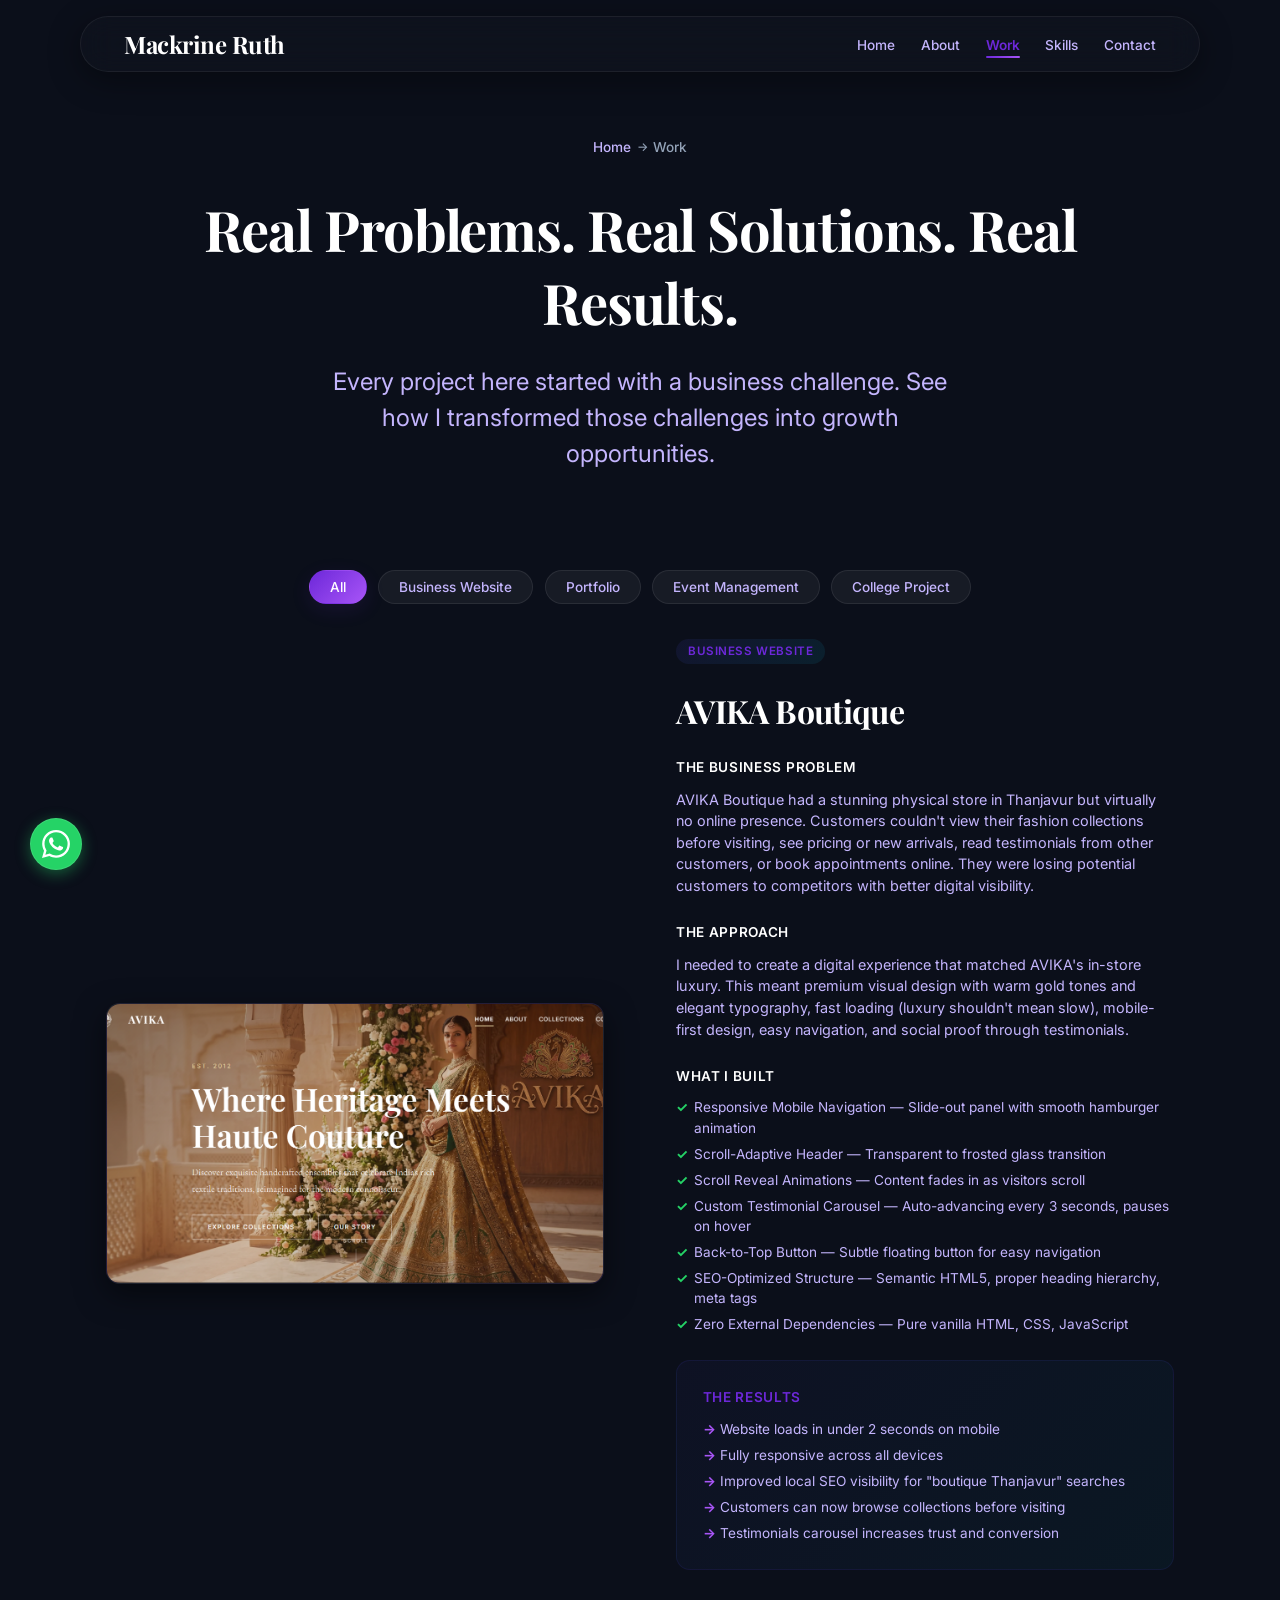
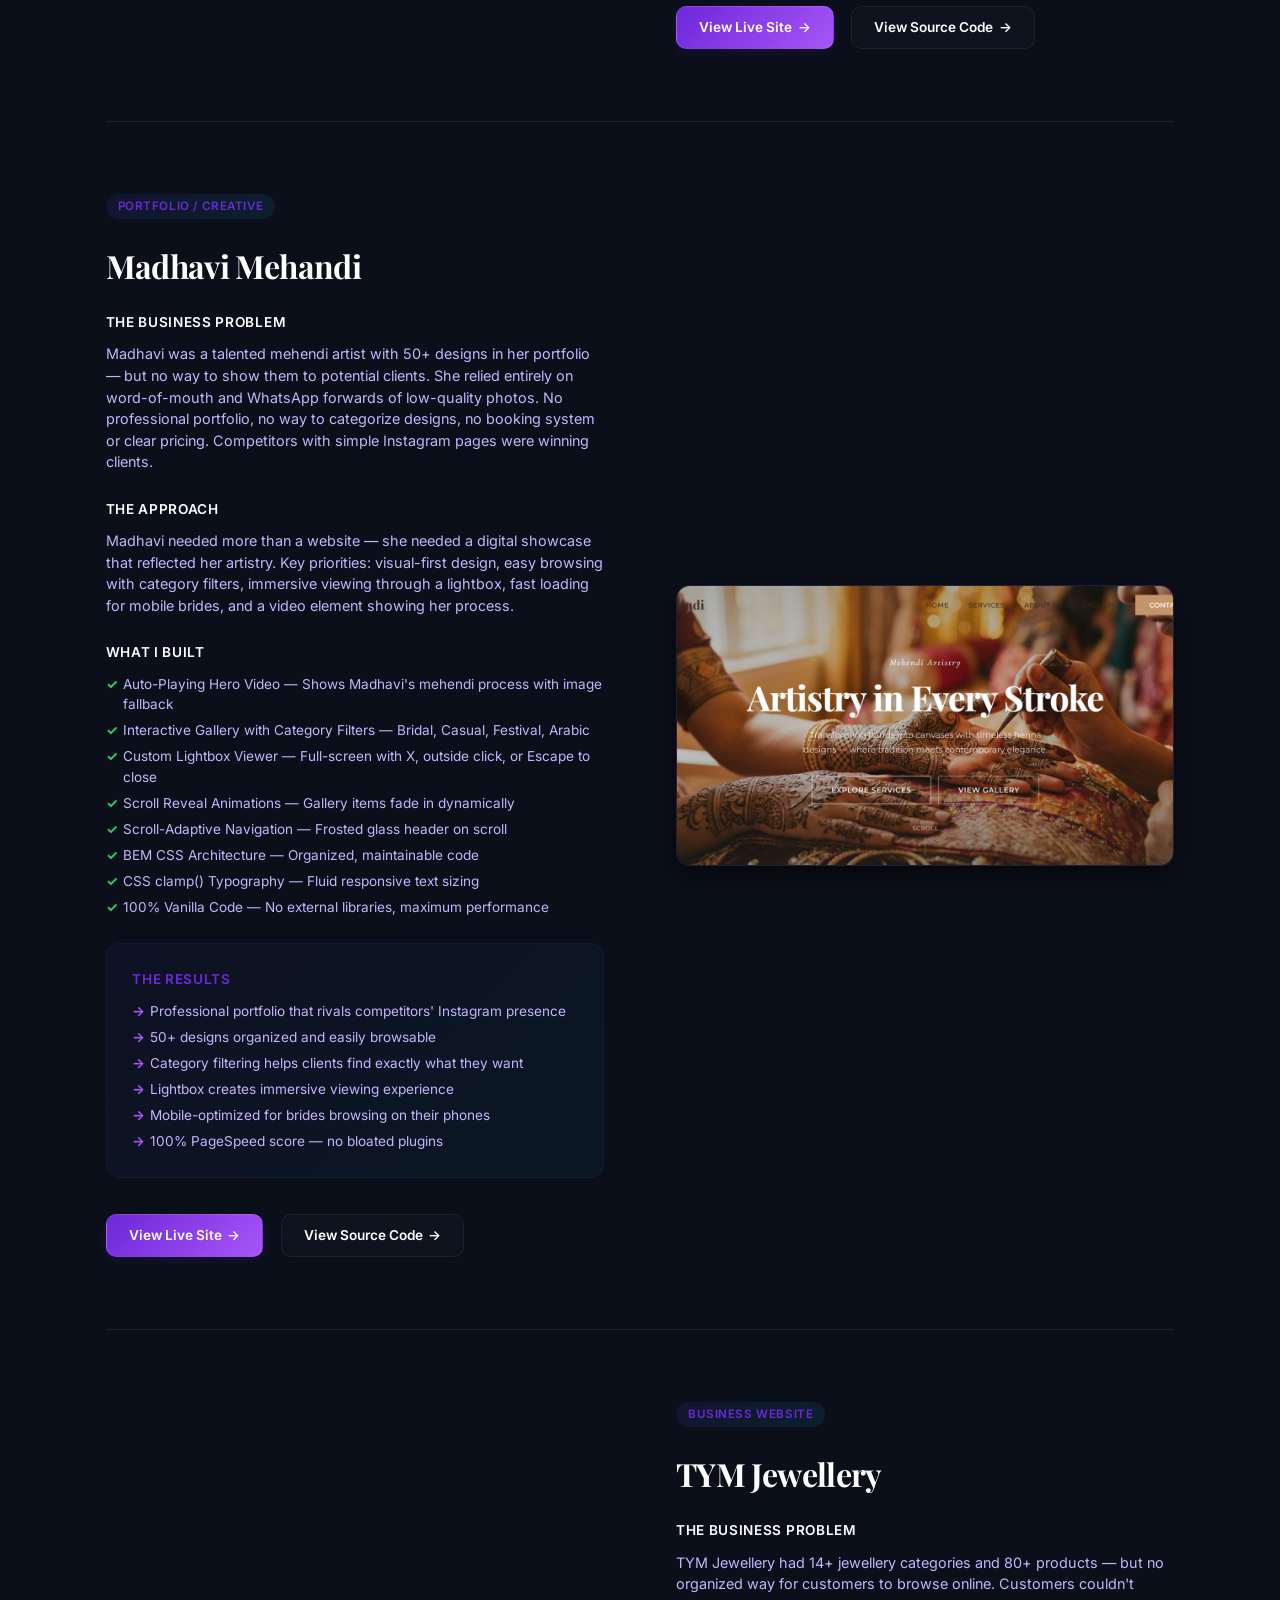
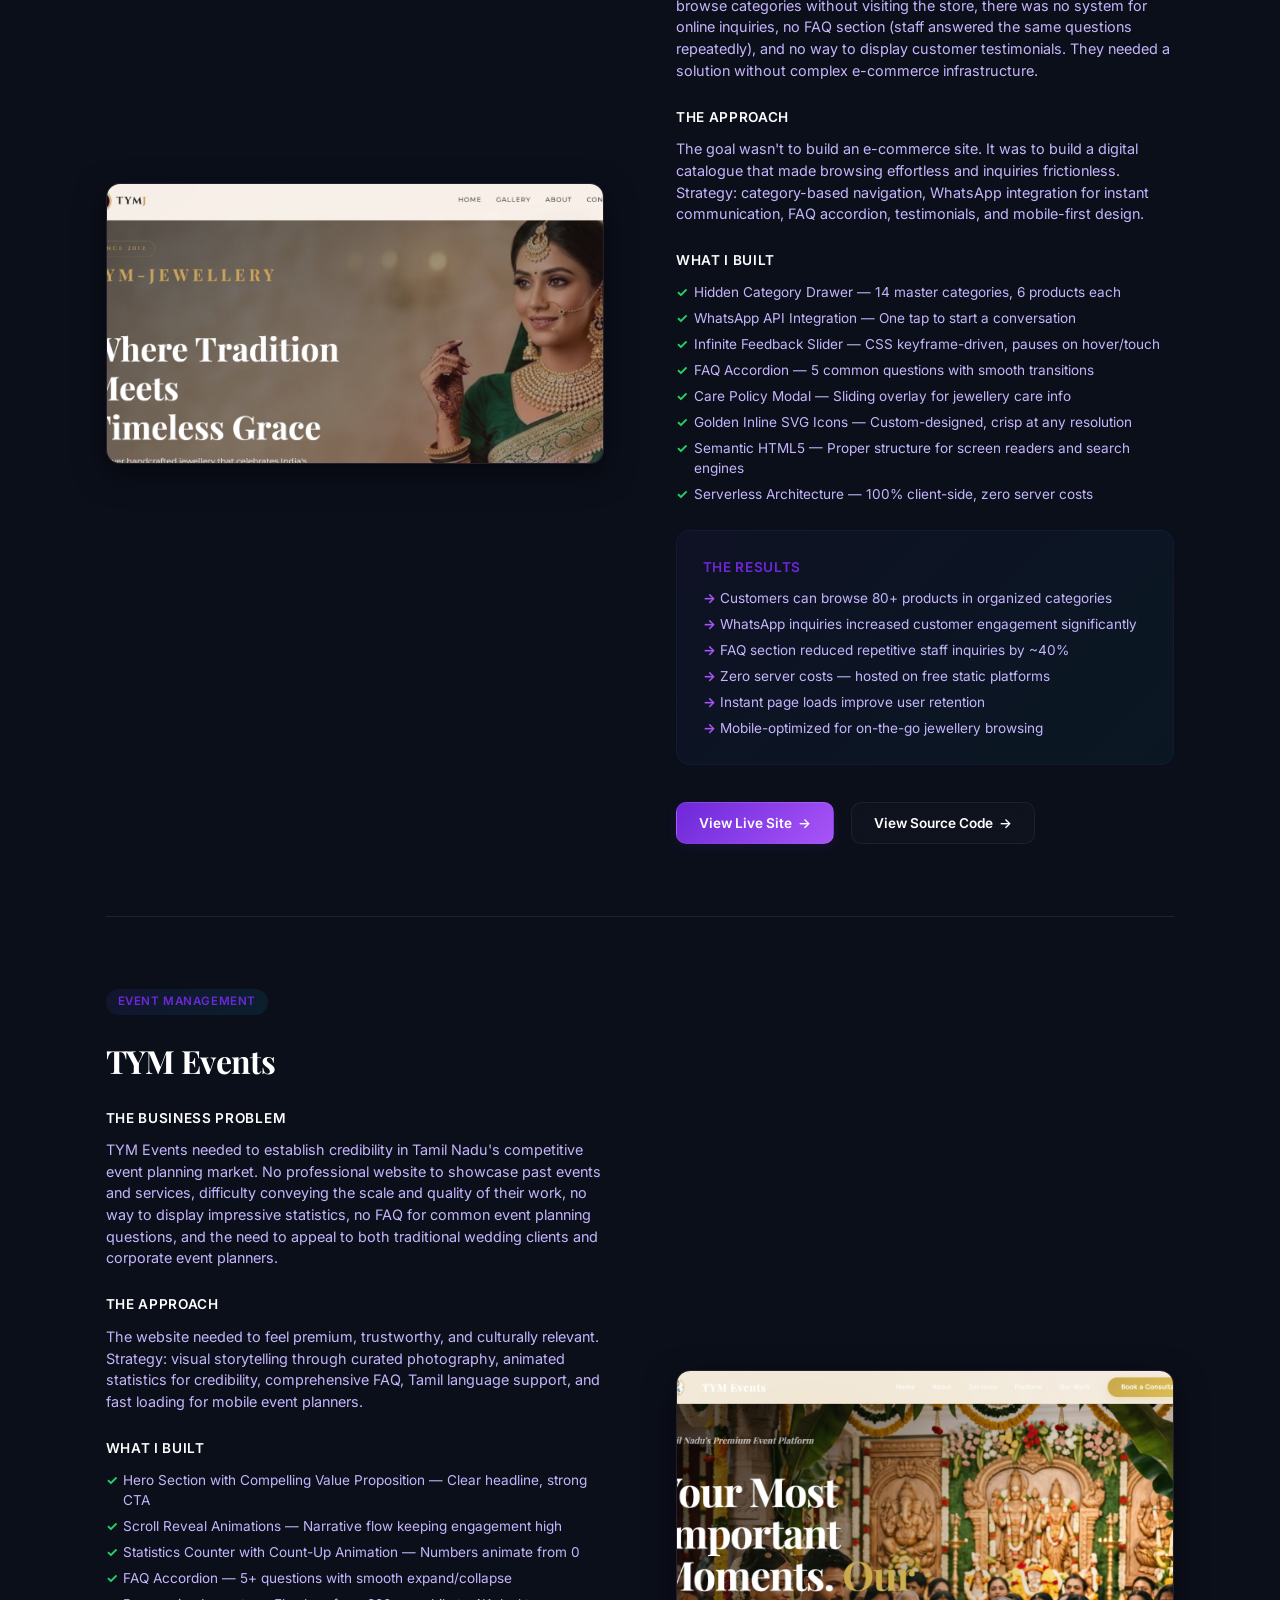
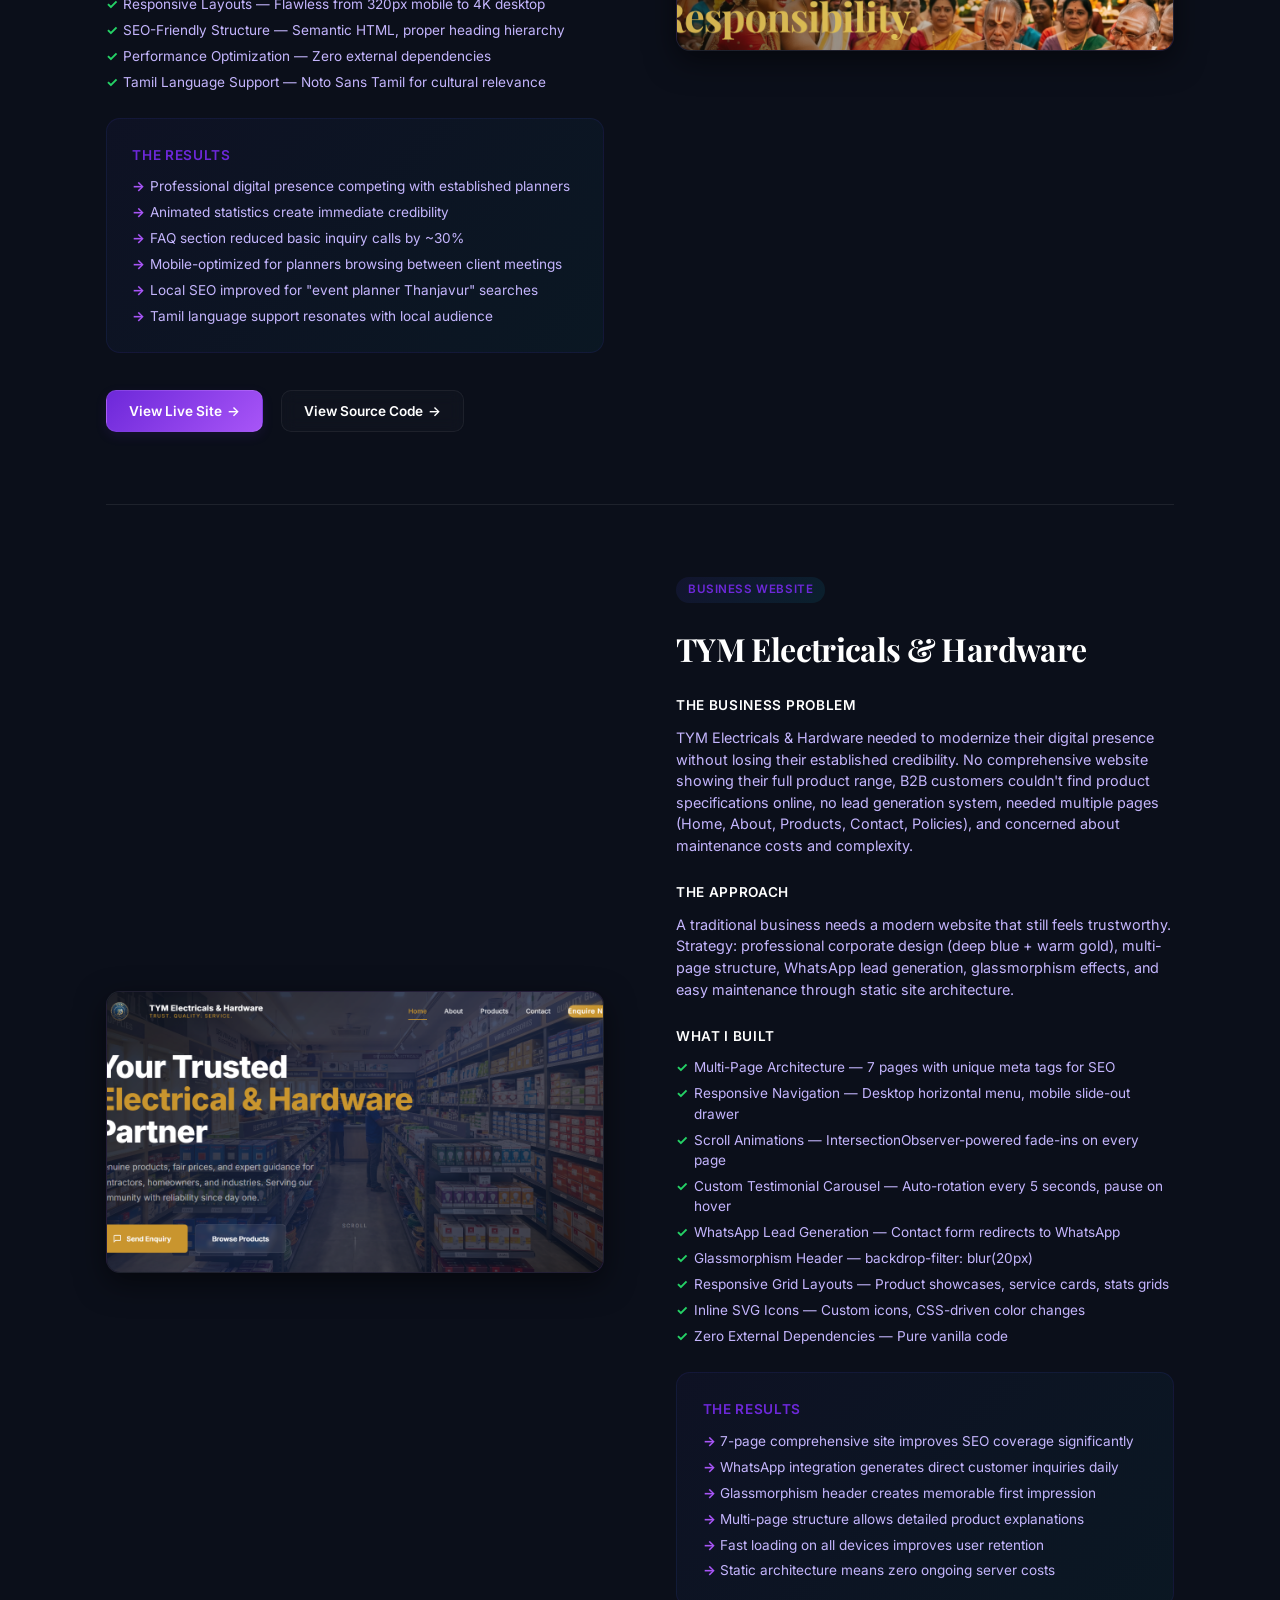
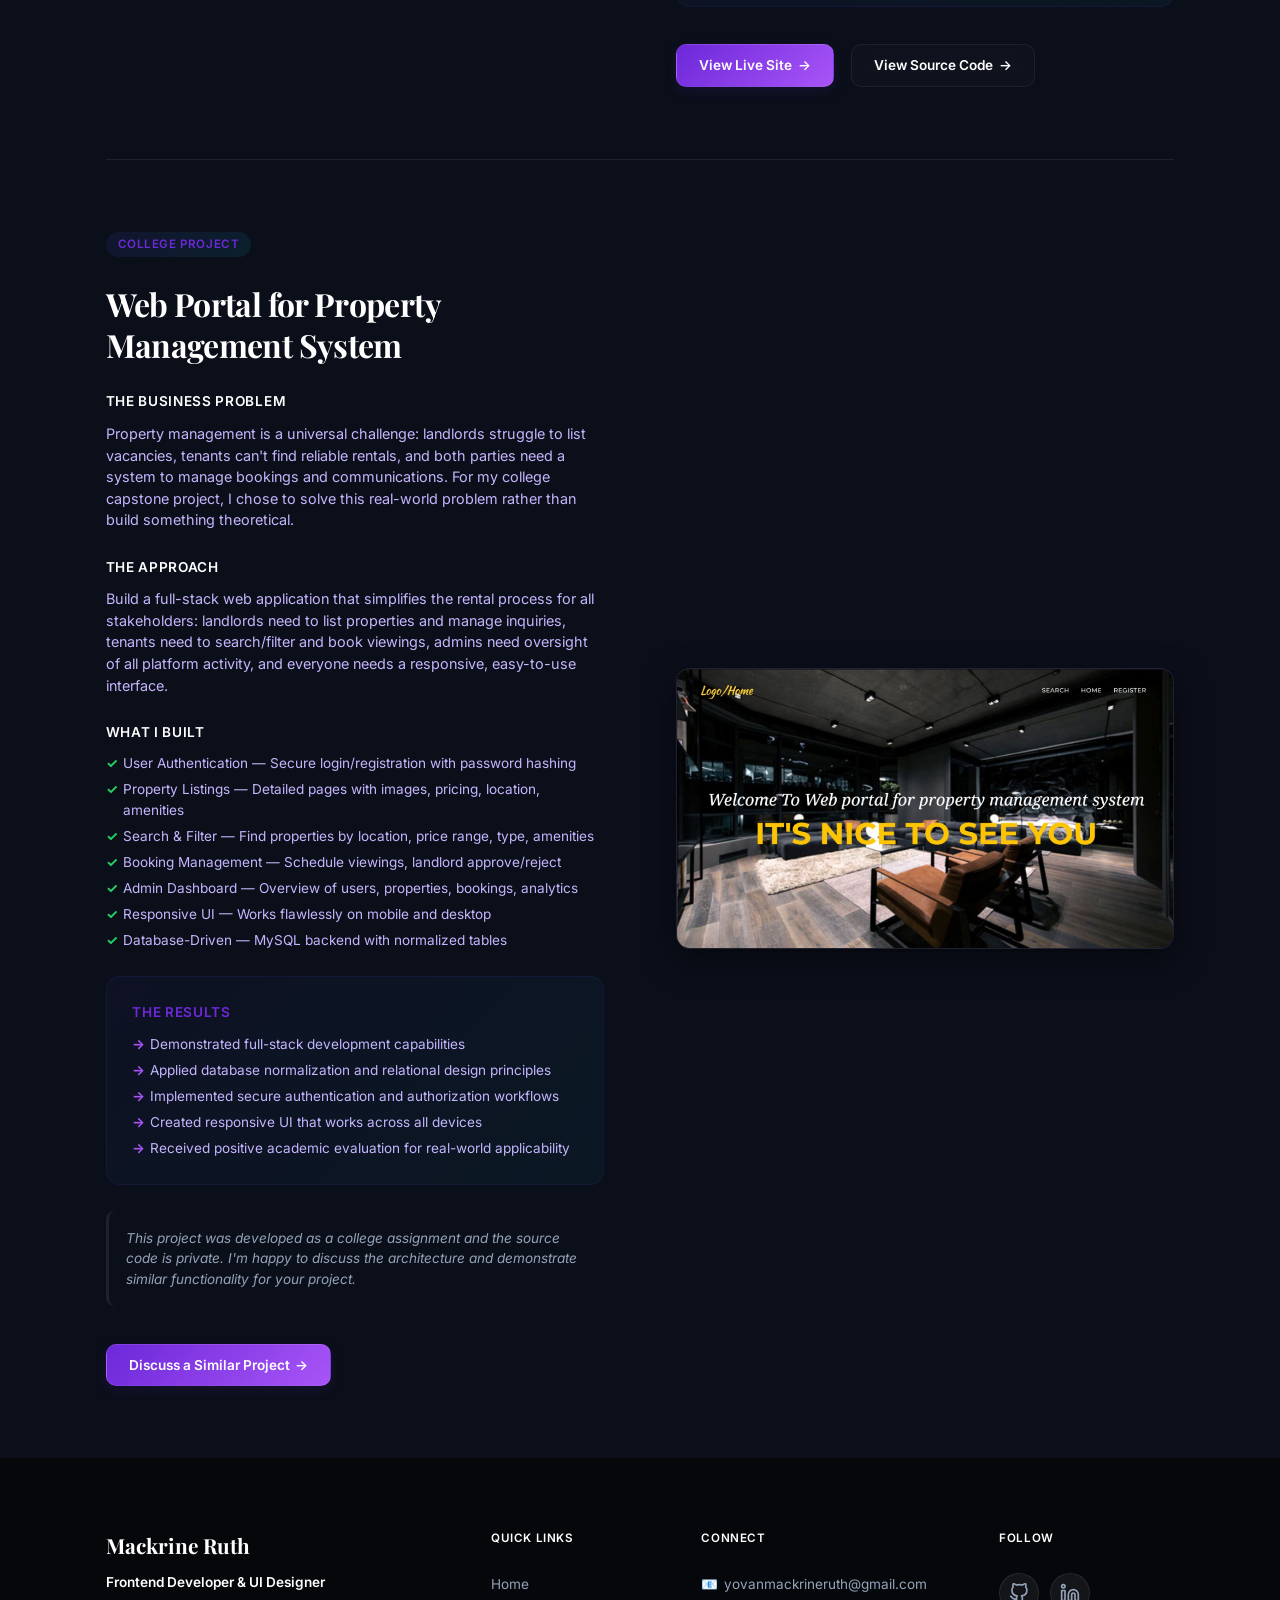
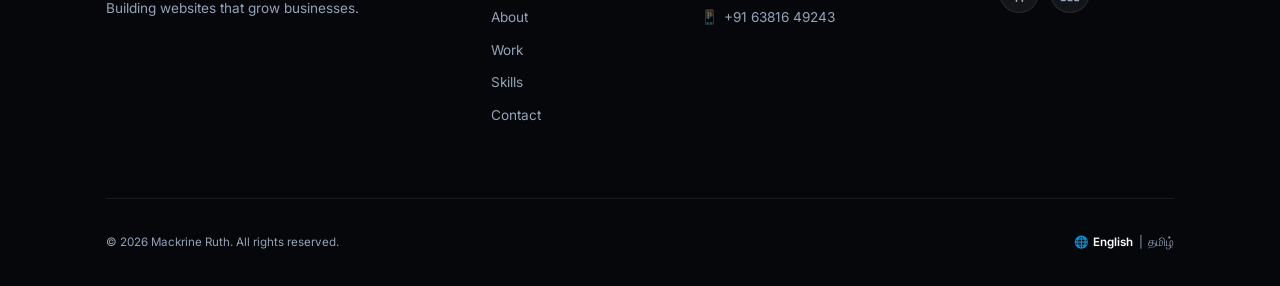
==== work.html @ 6bc2cc9e "all files uploaded" ====
<!DOCTYPE html>
<html lang="en">

<head>
    <meta charset="UTF-8">
    <meta name="viewport" content="width=device-width, initial-scale=1.0">
    <meta http-equiv="X-UA-Compatible" content="IE=edge">

    <!-- Work Page SEO Meta Tags (Section 4.1) -->
    <title>Case Studies — Real Business Results | Mackrine Ruth</title>
    <meta name="description"
        content="See how I helped real businesses solve their online challenges. From luxury boutiques to event planners, these case studies show the problems, solutions, and results of each project.">
    <meta name="keywords"
        content="web development case studies, business website portfolio, frontend developer projects, responsive website examples, small business websites Tamil Nadu">
    <meta name="author" content="Mackrine Ruth">
    <meta name="robots" content="index, follow">
    <link rel="canonical" href="https://mackrineruth.dev/work.html">

    <!-- Open Graph / Facebook -->
    <meta property="og:type" content="website">
    <meta property="og:url" content="https://mackrineruth.dev/work.html">
    <meta property="og:title" content="Real Business Results — Web Development Case Studies">
    <meta property="og:description"
        content="Not just pretty websites. These are real solutions to real business problems. See the challenges, the approach, and the results.">
    <meta property="og:image" content="assets/images/boutique-home.png">
    <meta property="og:locale" content="en_IN">

    <!-- Twitter -->
    <meta property="twitter:card" content="summary_large_image">
    <meta property="twitter:url" content="https://mackrineruth.dev/work.html">
    <meta property="twitter:title" content="Real Business Results — Web Development Case Studies">
    <meta property="twitter:description"
        content="Not just pretty websites. These are real solutions to real business problems. See the challenges, the approach, and the results.">
    <meta property="twitter:image" content="assets/images/boutique-home.png">

    <!-- Preconnect to Google Fonts -->
    <link rel="preconnect" href="https://fonts.googleapis.com">
    <link rel="preconnect" href="https://fonts.gstatic.com" crossorigin>
    <link
        href="https://fonts.googleapis.com/css2?family=Playfair+Display:wght@400;600;700&family=Inter:wght@300;400;500;600;700&display=swap"
        rel="stylesheet">

    <!-- Main Stylesheet -->
    <link rel="stylesheet" href="css/style.css">
</head>

<body>
    <!-- Skip to main content -->
    <a href="#main" class="skip-link">Skip to main content</a>

    <!-- ========================================
         GLOBAL HEADER / NAVIGATION (Reused)
         ======================================== -->
    <header class="site-header" role="banner">
        <div class="container nav-container">
            <nav class="main-nav" role="navigation" aria-label="Main navigation">
                <a href="index.html" class="nav-brand" aria-label="Mackrine Ruth - Home">Mackrine Ruth</a>

                <ul class="nav-menu" role="menubar">
                    <li role="none"><a href="index.html" class="nav-link" role="menuitem">Home</a></li>
                    <li role="none"><a href="about.html" class="nav-link" role="menuitem">About</a></li>
                    <li role="none"><a href="work.html" class="nav-link active" aria-current="page"
                            role="menuitem">Work</a></li>
                    <li role="none"><a href="skills.html" class="nav-link" role="menuitem">Skills</a></li>
                    <li role="none"><a href="contact.html" class="nav-link" role="menuitem">Contact</a></li>
                </ul>

                <button class="nav-toggle" aria-label="Toggle navigation menu" aria-expanded="false"
                    aria-controls="mobile-drawer" type="button">
                    <span class="hamburger-bar" aria-hidden="true"></span>
                    <span class="hamburger-bar" aria-hidden="true"></span>
                    <span class="hamburger-bar" aria-hidden="true"></span>
                </button>
            </nav>
        </div>

        <div class="mobile-drawer" id="mobile-drawer" role="dialog" aria-label="Mobile navigation" aria-modal="true"
            aria-hidden="true">
            <div class="drawer-overlay" aria-hidden="true"></div>
            <div class="drawer-content">
                <div class="drawer-header">
                    <span class="drawer-brand">Mackrine Ruth</span>
                    <button class="drawer-close" aria-label="Close navigation menu" type="button">
                        <span aria-hidden="true">&times;</span>
                    </button>
                </div>
                <ul class="drawer-menu" role="menu">
                    <li role="none"><a href="index.html" class="drawer-link" role="menuitem">Home</a></li>
                    <li role="none"><a href="about.html" class="drawer-link" role="menuitem">About</a></li>
                    <li role="none"><a href="work.html" class="drawer-link active" aria-current="page"
                            role="menuitem">Work</a></li>
                    <li role="none"><a href="skills.html" class="drawer-link" role="menuitem">Skills</a></li>
                    <li role="none"><a href="contact.html" class="drawer-link" role="menuitem">Contact</a></li>
                </ul>
                <div class="drawer-footer">
                    <p class="drawer-contact"><a
                            href="mailto:yovanmackrineruth@gmail.com">yovanmackrineruth@gmail.com</a></p>
                    <p class="drawer-contact"><a href="tel:+916381649243">+91 63816 49243</a></p>
                </div>
            </div>
        </div>
    </header>

    <!-- MAIN CONTENT -->
    <main id="main">

        <!-- ========================================
             PAGE HERO (Section 4.2)
             ======================================== -->
        <section class="page-hero work-hero" aria-labelledby="work-hero-heading">
            <div class="container">
                <nav class="breadcrumb" aria-label="Breadcrumb">
                    <ol class="breadcrumb-list">
                        <li class="breadcrumb-item"><a href="index.html">Home</a></li>
                        <li class="breadcrumb-item" aria-current="page"><span>Work</span></li>
                    </ol>
                </nav>

                <h1 id="work-hero-heading" class="page-hero-title">Real Problems. Real Solutions. Real Results.</h1>

                <p class="page-hero-subtitle">Every project here started with a business challenge. See how I
                    transformed those challenges into growth opportunities.</p>
            </div>
        </section>

        <!-- ========================================
             FILTER BAR (Section 4.3)
             ======================================== -->
        <section class="filter-section" aria-label="Project filters">
            <div class="container">
                <div class="filter-bar" role="group" aria-label="Filter projects by category">
                    <button class="filter-btn active" data-filter="all" aria-pressed="true">All</button>
                    <button class="filter-btn" data-filter="business" aria-pressed="false">Business Website</button>
                    <button class="filter-btn" data-filter="portfolio" aria-pressed="false">Portfolio</button>
                    <button class="filter-btn" data-filter="event" aria-pressed="false">Event Management</button>
                    <button class="filter-btn" data-filter="college" aria-pressed="false">College Project</button>
                </div>
            </div>
        </section>

        <!-- ========================================
             CASE STUDIES (Section 4.4)
             ======================================== -->
        <section class="case-studies-section" aria-labelledby="case-studies-heading">
            <div class="container">
                <h2 id="case-studies-heading" class="sr-only">Project Case Studies</h2>

                <!-- Case Study 1: AVIKA Boutique -->
                <article class="case-study" id="avika" data-category="business">
                    <div class="case-study-grid">
                        <div class="case-study-image">
                            <img src="assets/images/boutique-home.png"
                                alt="AVIKA Boutique website showcasing luxury fashion collections with elegant responsive design"
                                width="800" height="450" loading="lazy">
                        </div>
                        <div class="case-study-content">
                            <span class="case-category">Business Website</span>
                            <h3 class="case-title">AVIKA Boutique</h3>

                            <div class="case-block">
                                <h4 class="case-block-title">The Business Problem</h4>
                                <p>AVIKA Boutique had a stunning physical store in Thanjavur but virtually no online
                                    presence. Customers couldn't view their fashion collections before visiting, see
                                    pricing or new arrivals, read testimonials from other customers, or book
                                    appointments online. They were losing potential customers to competitors with better
                                    digital visibility.</p>
                            </div>

                            <div class="case-block">
                                <h4 class="case-block-title">The Approach</h4>
                                <p>I needed to create a digital experience that matched AVIKA's in-store luxury. This
                                    meant premium visual design with warm gold tones and elegant typography, fast
                                    loading (luxury shouldn't mean slow), mobile-first design, easy navigation, and
                                    social proof through testimonials.</p>
                            </div>

                            <div class="case-block">
                                <h4 class="case-block-title">What I Built</h4>
                                <ul class="case-features">
                                    <li>Responsive Mobile Navigation — Slide-out panel with smooth hamburger animation
                                    </li>
                                    <li>Scroll-Adaptive Header — Transparent to frosted glass transition</li>
                                    <li>Scroll Reveal Animations — Content fades in as visitors scroll</li>
                                    <li>Custom Testimonial Carousel — Auto-advancing every 3 seconds, pauses on hover
                                    </li>
                                    <li>Back-to-Top Button — Subtle floating button for easy navigation</li>
                                    <li>SEO-Optimized Structure — Semantic HTML5, proper heading hierarchy, meta tags
                                    </li>
                                    <li>Zero External Dependencies — Pure vanilla HTML, CSS, JavaScript</li>
                                </ul>
                            </div>

                            <div class="case-block case-results">
                                <h4 class="case-block-title">The Results</h4>
                                <ul class="case-results-list">
                                    <li>Website loads in under 2 seconds on mobile</li>
                                    <li>Fully responsive across all devices</li>
                                    <li>Improved local SEO visibility for "boutique Thanjavur" searches</li>
                                    <li>Customers can now browse collections before visiting</li>
                                    <li>Testimonials carousel increases trust and conversion</li>
                                </ul>
                            </div>

                            <div class="case-actions">
                                <a href="#" class="btn btn-primary">View Live Site <span aria-hidden="true">→</span></a>
                                <a href="#" class="btn btn-secondary">View Source Code <span
                                        aria-hidden="true">→</span></a>
                            </div>
                        </div>
                    </div>
                </article>

                <!-- Case Study 2: Madhavi Mehandi -->
                <article class="case-study" id="madhavi" data-category="portfolio">
                    <div class="case-study-grid case-study-grid--reverse">
                        <div class="case-study-image">
                            <img src="assets/images/mehendi-home.png"
                                alt="Madhavi Mehandi portfolio displaying intricate bridal mehendi designs with interactive gallery"
                                width="800" height="450" loading="lazy">
                        </div>
                        <div class="case-study-content">
                            <span class="case-category">Portfolio / Creative</span>
                            <h3 class="case-title">Madhavi Mehandi</h3>

                            <div class="case-block">
                                <h4 class="case-block-title">The Business Problem</h4>
                                <p>Madhavi was a talented mehendi artist with 50+ designs in her portfolio — but no way
                                    to show them to potential clients. She relied entirely on word-of-mouth and WhatsApp
                                    forwards of low-quality photos. No professional portfolio, no way to categorize
                                    designs, no booking system or clear pricing. Competitors with simple Instagram pages
                                    were winning clients.</p>
                            </div>

                            <div class="case-block">
                                <h4 class="case-block-title">The Approach</h4>
                                <p>Madhavi needed more than a website — she needed a digital showcase that reflected her
                                    artistry. Key priorities: visual-first design, easy browsing with category filters,
                                    immersive viewing through a lightbox, fast loading for mobile brides, and a video
                                    element showing her process.</p>
                            </div>

                            <div class="case-block">
                                <h4 class="case-block-title">What I Built</h4>
                                <ul class="case-features">
                                    <li>Auto-Playing Hero Video — Shows Madhavi's mehendi process with image fallback
                                    </li>
                                    <li>Interactive Gallery with Category Filters — Bridal, Casual, Festival, Arabic
                                    </li>
                                    <li>Custom Lightbox Viewer — Full-screen with X, outside click, or Escape to close
                                    </li>
                                    <li>Scroll Reveal Animations — Gallery items fade in dynamically</li>
                                    <li>Scroll-Adaptive Navigation — Frosted glass header on scroll</li>
                                    <li>BEM CSS Architecture — Organized, maintainable code</li>
                                    <li>CSS clamp() Typography — Fluid responsive text sizing</li>
                                    <li>100% Vanilla Code — No external libraries, maximum performance</li>
                                </ul>
                            </div>

                            <div class="case-block case-results">
                                <h4 class="case-block-title">The Results</h4>
                                <ul class="case-results-list">
                                    <li>Professional portfolio that rivals competitors' Instagram presence</li>
                                    <li>50+ designs organized and easily browsable</li>
                                    <li>Category filtering helps clients find exactly what they want</li>
                                    <li>Lightbox creates immersive viewing experience</li>
                                    <li>Mobile-optimized for brides browsing on their phones</li>
                                    <li>100% PageSpeed score — no bloated plugins</li>
                                </ul>
                            </div>

                            <div class="case-actions">
                                <a href="#" class="btn btn-primary">View Live Site <span aria-hidden="true">→</span></a>
                                <a href="#" class="btn btn-secondary">View Source Code <span
                                        aria-hidden="true">→</span></a>
                            </div>
                        </div>
                    </div>
                </article>

                <!-- Case Study 3: TYM Jewellery -->
                <article class="case-study" id="tym-jewellery" data-category="business">
                    <div class="case-study-grid">
                        <div class="case-study-image">
                            <img src="assets/images/jewel-home.png"
                                alt="TYM Jewellery website showing organized gold collections with WhatsApp inquiry integration"
                                width="800" height="450" loading="lazy">
                        </div>
                        <div class="case-study-content">
                            <span class="case-category">Business Website</span>
                            <h3 class="case-title">TYM Jewellery</h3>

                            <div class="case-block">
                                <h4 class="case-block-title">The Business Problem</h4>
                                <p>TYM Jewellery had 14+ jewellery categories and 80+ products — but no organized way
                                    for customers to browse online. Customers couldn't browse categories without
                                    visiting the store, there was no system for online inquiries, no FAQ section (staff
                                    answered the same questions repeatedly), and no way to display customer
                                    testimonials. They needed a solution without complex e-commerce infrastructure.</p>
                            </div>

                            <div class="case-block">
                                <h4 class="case-block-title">The Approach</h4>
                                <p>The goal wasn't to build an e-commerce site. It was to build a digital catalogue that
                                    made browsing effortless and inquiries frictionless. Strategy: category-based
                                    navigation, WhatsApp integration for instant communication, FAQ accordion,
                                    testimonials, and mobile-first design.</p>
                            </div>

                            <div class="case-block">
                                <h4 class="case-block-title">What I Built</h4>
                                <ul class="case-features">
                                    <li>Hidden Category Drawer — 14 master categories, 6 products each</li>
                                    <li>WhatsApp API Integration — One tap to start a conversation</li>
                                    <li>Infinite Feedback Slider — CSS keyframe-driven, pauses on hover/touch</li>
                                    <li>FAQ Accordion — 5 common questions with smooth transitions</li>
                                    <li>Care Policy Modal — Sliding overlay for jewellery care info</li>
                                    <li>Golden Inline SVG Icons — Custom-designed, crisp at any resolution</li>
                                    <li>Semantic HTML5 — Proper structure for screen readers and search engines</li>
                                    <li>Serverless Architecture — 100% client-side, zero server costs</li>
                                </ul>
                            </div>

                            <div class="case-block case-results">
                                <h4 class="case-block-title">The Results</h4>
                                <ul class="case-results-list">
                                    <li>Customers can browse 80+ products in organized categories</li>
                                    <li>WhatsApp inquiries increased customer engagement significantly</li>
                                    <li>FAQ section reduced repetitive staff inquiries by ~40%</li>
                                    <li>Zero server costs — hosted on free static platforms</li>
                                    <li>Instant page loads improve user retention</li>
                                    <li>Mobile-optimized for on-the-go jewellery browsing</li>
                                </ul>
                            </div>

                            <div class="case-actions">
                                <a href="#" class="btn btn-primary">View Live Site <span aria-hidden="true">→</span></a>
                                <a href="#" class="btn btn-secondary">View Source Code <span
                                        aria-hidden="true">→</span></a>
                            </div>
                        </div>
                    </div>
                </article>

                <!-- Case Study 4: TYM Events -->
                <article class="case-study" id="tym-events" data-category="event">
                    <div class="case-study-grid case-study-grid--reverse">
                        <div class="case-study-image">
                            <img src="assets/images/events-home.png"
                                alt="TYM Events website showcasing Tamil Nadu wedding and corporate event planning services"
                                width="800" height="450" loading="lazy">
                        </div>
                        <div class="case-study-content">
                            <span class="case-category">Event Management</span>
                            <h3 class="case-title">TYM Events</h3>

                            <div class="case-block">
                                <h4 class="case-block-title">The Business Problem</h4>
                                <p>TYM Events needed to establish credibility in Tamil Nadu's competitive event planning
                                    market. No professional website to showcase past events and services, difficulty
                                    conveying the scale and quality of their work, no way to display impressive
                                    statistics, no FAQ for common event planning questions, and the need to appeal to
                                    both traditional wedding clients and corporate event planners.</p>
                            </div>

                            <div class="case-block">
                                <h4 class="case-block-title">The Approach</h4>
                                <p>The website needed to feel premium, trustworthy, and culturally relevant. Strategy:
                                    visual storytelling through curated photography, animated statistics for
                                    credibility, comprehensive FAQ, Tamil language support, and fast loading for mobile
                                    event planners.</p>
                            </div>

                            <div class="case-block">
                                <h4 class="case-block-title">What I Built</h4>
                                <ul class="case-features">
                                    <li>Hero Section with Compelling Value Proposition — Clear headline, strong CTA</li>
                                    <li>Scroll Reveal Animations — Narrative flow keeping engagement high</li>
                                    <li>Statistics Counter with Count-Up Animation — Numbers animate from 0</li>
                                    <li>FAQ Accordion — 5+ questions with smooth expand/collapse</li>
                                    <li>Responsive Layouts — Flawless from 320px mobile to 4K desktop</li>
                                    <li>SEO-Friendly Structure — Semantic HTML, proper heading hierarchy</li>
                                    <li>Performance Optimization — Zero external dependencies</li>
                                    <li>Tamil Language Support — Noto Sans Tamil for cultural relevance</li>
                                </ul>
                            </div>

                            <div class="case-block case-results">
                                <h4 class="case-block-title">The Results</h4>
                                <ul class="case-results-list">
                                    <li>Professional digital presence competing with established planners</li>
                                    <li>Animated statistics create immediate credibility</li>
                                    <li>FAQ section reduced basic inquiry calls by ~30%</li>
                                    <li>Mobile-optimized for planners browsing between client meetings</li>
                                    <li>Local SEO improved for "event planner Thanjavur" searches</li>
                                    <li>Tamil language support resonates with local audience</li>
                                </ul>
                            </div>

                            <div class="case-actions">
                                <a href="#" class="btn btn-primary">View Live Site <span aria-hidden="true">→</span></a>
                                <a href="#" class="btn btn-secondary">View Source Code <span
                                        aria-hidden="true">→</span></a>
                            </div>
                        </div>
                    </div>
                </article>

                <!-- Case Study 5: TYM Electricals & Hardware -->
                <article class="case-study" id="tym-electricals" data-category="business">
                    <div class="case-study-grid">
                        <div class="case-study-image">
                            <img src="assets/images/hardware-home.png"
                                alt="TYM Electricals & Hardware multi-page website with product catalog and WhatsApp lead generation"
                                width="800" height="450" loading="lazy">
                        </div>
                        <div class="case-study-content">
                            <span class="case-category">Business Website</span>
                            <h3 class="case-title">TYM Electricals & Hardware</h3>

                            <div class="case-block">
                                <h4 class="case-block-title">The Business Problem</h4>
                                <p>TYM Electricals & Hardware needed to modernize their digital presence without losing
                                    their established credibility. No comprehensive website showing their full product
                                    range, B2B customers couldn't find product specifications online, no lead generation
                                    system, needed multiple pages (Home, About, Products, Contact, Policies), and
                                    concerned about maintenance costs and complexity.</p>
                            </div>

                            <div class="case-block">
                                <h4 class="case-block-title">The Approach</h4>
                                <p>A traditional business needs a modern website that still feels trustworthy. Strategy:
                                    professional corporate design (deep blue + warm gold), multi-page structure,
                                    WhatsApp lead generation, glassmorphism effects, and easy maintenance through static
                                    site architecture.</p>
                            </div>

                            <div class="case-block">
                                <h4 class="case-block-title">What I Built</h4>
                                <ul class="case-features">
                                    <li>Multi-Page Architecture — 7 pages with unique meta tags for SEO</li>
                                    <li>Responsive Navigation — Desktop horizontal menu, mobile slide-out drawer</li>
                                    <li>Scroll Animations — IntersectionObserver-powered fade-ins on every page</li>
                                    <li>Custom Testimonial Carousel — Auto-rotation every 5 seconds, pause on hover</li>
                                    <li>WhatsApp Lead Generation — Contact form redirects to WhatsApp</li>
                                    <li>Glassmorphism Header — backdrop-filter: blur(20px)</li>
                                    <li>Responsive Grid Layouts — Product showcases, service cards, stats grids</li>
                                    <li>Inline SVG Icons — Custom icons, CSS-driven color changes</li>
                                    <li>Zero External Dependencies — Pure vanilla code</li>
                                </ul>
                            </div>

                            <div class="case-block case-results">
                                <h4 class="case-block-title">The Results</h4>
                                <ul class="case-results-list">
                                    <li>7-page comprehensive site improves SEO coverage significantly</li>
                                    <li>WhatsApp integration generates direct customer inquiries daily</li>
                                    <li>Glassmorphism header creates memorable first impression</li>
                                    <li>Multi-page structure allows detailed product explanations</li>
                                    <li>Fast loading on all devices improves user retention</li>
                                    <li>Static architecture means zero ongoing server costs</li>
                                </ul>
                            </div>

                            <div class="case-actions">
                                <a href="#" class="btn btn-primary">View Live Site <span aria-hidden="true">→</span></a>
                                <a href="#" class="btn btn-secondary">View Source Code <span
                                        aria-hidden="true">→</span></a>
                            </div>
                        </div>
                    </div>
                </article>

                <!-- Case Study 6: Property Management System -->
                <article class="case-study" id="property-management" data-category="college">
                    <div class="case-study-grid case-study-grid--reverse">
                        <div class="case-study-image">
                            <img src="assets/images/webportal-home.png"
                                alt="Property Management System web portal with user authentication and admin dashboard"
                                width="800" height="450" loading="lazy">
                        </div>
                        <div class="case-study-content">
                            <span class="case-category">College Project</span>
                            <h3 class="case-title">Web Portal for Property Management System</h3>

                            <div class="case-block">
                                <h4 class="case-block-title">The Business Problem</h4>
                                <p>Property management is a universal challenge: landlords struggle to list vacancies,
                                    tenants can't find reliable rentals, and both parties need a system to manage
                                    bookings and communications. For my college capstone project, I chose to solve this
                                    real-world problem rather than build something theoretical.</p>
                            </div>

                            <div class="case-block">
                                <h4 class="case-block-title">The Approach</h4>
                                <p>Build a full-stack web application that simplifies the rental process for all
                                    stakeholders: landlords need to list properties and manage inquiries, tenants need
                                    to search/filter and book viewings, admins need oversight of all platform activity,
                                    and everyone needs a responsive, easy-to-use interface.</p>
                            </div>

                            <div class="case-block">
                                <h4 class="case-block-title">What I Built</h4>
                                <ul class="case-features">
                                    <li>User Authentication — Secure login/registration with password hashing</li>
                                    <li>Property Listings — Detailed pages with images, pricing, location, amenities
                                    </li>
                                    <li>Search & Filter — Find properties by location, price range, type, amenities</li>
                                    <li>Booking Management — Schedule viewings, landlord approve/reject</li>
                                    <li>Admin Dashboard — Overview of users, properties, bookings, analytics</li>
                                    <li>Responsive UI — Works flawlessly on mobile and desktop</li>
                                    <li>Database-Driven — MySQL backend with normalized tables</li>
                                </ul>
                            </div>

                            <div class="case-block case-results">
                                <h4 class="case-block-title">The Results</h4>
                                <ul class="case-results-list">
                                    <li>Demonstrated full-stack development capabilities</li>
                                    <li>Applied database normalization and relational design principles</li>
                                    <li>Implemented secure authentication and authorization workflows</li>
                                    <li>Created responsive UI that works across all devices</li>
                                    <li>Received positive academic evaluation for real-world applicability</li>
                                </ul>
                            </div>

                            <div class="case-note">
                                <p>This project was developed as a college assignment and the source code is private.
                                    I'm happy to discuss the architecture and demonstrate similar functionality for your
                                    project.</p>
                            </div>

                            <div class="case-actions">
                                <a href="contact.html" class="btn btn-primary">Discuss a Similar Project <span
                                        aria-hidden="true">→</span></a>
                            </div>
                        </div>
                    </div>
                </article>

            </div>
        </section>

    </main>

    <!-- ========================================
         GLOBAL FOOTER (Reused)
         ======================================== -->
    <footer class="site-footer" role="contentinfo">
        <div class="container">
            <div class="footer-grid">
                <div class="footer-brand">
                    <a href="index.html" class="footer-logo">Mackrine Ruth</a>
                    <p class="footer-tagline">Frontend Developer & UI Designer</p>
                    <p class="footer-mission">Building websites that grow businesses.</p>
                </div>
                <nav class="footer-nav" aria-label="Footer navigation">
                    <h3 class="footer-heading">Quick Links</h3>
                    <ul class="footer-links">
                        <li><a href="index.html">Home</a></li>
                        <li><a href="about.html">About</a></li>
                        <li><a href="work.html">Work</a></li>
                        <li><a href="skills.html">Skills</a></li>
                        <li><a href="contact.html">Contact</a></li>
                    </ul>
                </nav>
                <div class="footer-contact">
                    <h3 class="footer-heading">Connect</h3>
                    <ul class="footer-links">
                        <li><a href="mailto:yovanmackrineruth@gmail.com"><span aria-hidden="true">📧</span>
                                yovanmackrineruth@gmail.com</a></li>
                        <li><a href="tel:+916381649243"><span aria-hidden="true">📱</span> +91 63816 49243</a></li>
                    </ul>
                </div>
                <div class="footer-social">
                    <h3 class="footer-heading">Follow</h3>
                    <ul class="footer-social-links">
                        <li><a href="https://github.com/macky-2004" target="_blank" rel="noopener noreferrer"
                                aria-label="GitHub Profile"><svg width="20" height="20" viewBox="0 0 24 24" fill="none"
                                    stroke="currentColor" stroke-width="2" stroke-linecap="round"
                                    stroke-linejoin="round">
                                    <path
                                        d="M9 19c-5 1.5-5-2.5-7-3m14 6v-3.87a3.37 3.37 0 0 0-.94-2.61c3.14-.35 6.44-1.54 6.44-7A5.44 5.44 0 0 0 20 4.77 5.07 5.07 0 0 0 19.91 1S18.73.65 16 2.48a13.38 13.38 0 0 0-7 0C6.27.65 5.09 1 5.09 1A5.07 5.07 0 0 0 5 4.77a5.44 5.44 0 0 0-1.5 3.78c0 5.42 3.3 6.61 6.44 7A3.37 3.37 0 0 0 9 18.13V22" />
                                </svg></a></li>
                        <li><a href="https://linkedin.com/in/mackrine-ruth-5611002bb" target="_blank"
                                rel="noopener noreferrer" aria-label="LinkedIn Profile"><svg width="20" height="20"
                                    viewBox="0 0 24 24" fill="none" stroke="currentColor" stroke-width="2"
                                    stroke-linecap="round" stroke-linejoin="round">
                                    <path
                                        d="M16 8a6 6 0 0 1 6 6v7h-4v-7a2 2 0 0 0-2-2 2 2 0 0 0-2 2v7h-4v-7a6 6 0 0 1 6-6z" />
                                    <rect x="2" y="9" width="4" height="12" />
                                    <circle cx="4" cy="4" r="2" />
                                </svg></a></li>
                    </ul>
                </div>
            </div>
            <div class="footer-bottom">
                <p class="footer-copyright">© 2026 Mackrine Ruth. All rights reserved.</p>
                <div class="footer-language">
                    <span class="lang-label" aria-hidden="true">🌐</span>
                    <span class="lang-active">English</span>
                    <span aria-hidden="true">|</span>
                    <a href="#" class="lang-link" lang="ta">தமிழ்</a>
                </div>
            </div>
        </div>
    </footer>

    <!-- JavaScript -->
    <script src="js/main.js"></script>
</body>

</html>
---- css/style.css ----
/* ============================================
   MACKRINE RUTH PORTFOLIO
   Global Styles | Navigation | Hero Section
   Mobile-First Responsive Design
   ============================================ */

/* ------------------------------------------
   1. CSS CUSTOM PROPERTIES (Design Tokens)
   ------------------------------------------ */
:root {
    /* Primary Gradient: Rich Purple Glow → Neon Violet Accent */
    --color-primary-start: #6D28D9;
    --color-primary-end: #A855F7;

    /* Secondary Gradient: Neon Violet → Soft Lavender */
    --color-secondary-start: #A855F7;
    --color-secondary-end: #C4B5FD;

    /* Accent Gradient: Soft Lavender → Tech Green (for CTA/success) */
    --color-accent-start: #C4B5FD;
    --color-accent-end: #25D366;

    /* Background Colors */
    --color-bg: #0B0F1A;
    --color-bg-alt: #120A2A;
    --color-surface: rgba(255, 255, 255, 0.05);
    --color-dark: #05070B;

    /* Text Colors */
    --color-text-primary: #FFFFFF;
    --color-text-secondary: #C4B5FD;
    --color-text-muted: #94A3B8;
    --color-text-light: #FFFFFF;

    /* Border Colors */
    --color-border: rgba(255, 255, 255, 0.08);
    --color-border-hover: rgba(168, 85, 247, 0.3);

    /* Typography */
    --font-display: 'Playfair Display', Georgia, serif;
    --font-body: 'Inter', system-ui, -apple-system, sans-serif;

    /* Fluid Font Sizes - Tightened for SaaS feel */
    --text-hero: clamp(2.0rem, 4.5vw, 3.25rem);
    --text-h2: clamp(1.4rem, 3.2vw, 1.85rem);
    --text-h3: clamp(1.1rem, 2vw, 1.3rem);
    --text-body: clamp(0.9rem, 1vw, 0.975rem);
    --text-small: 0.85rem;
    --text-caption: 0.725rem;

    /* Line Heights - Tighter, more compact */
    --leading-tight: 1.3;
    --leading-normal: 1.5;
    --leading-compact: 1.0;

    /* Spacing Scale - Compact layout system */
    --space-xs: 0.35rem;
    --space-sm: 0.7rem;
    --space-md: 1.1rem;
    --space-lg: 1.6rem;
    --space-xl: 2.2rem;
    --space-2xl: 3.2rem;
    --space-3xl: 4.5rem;

    /* Layout */
    --nav-height: 56px;
    --container-max: 1120px;
    --radius-sm: 6px;
    --radius-md: 10px;
    --radius-lg: 14px;
    --radius-xl: 18px;
    --radius-full: 9999px;

    /* Shadows (Subtle, professional) */
    --shadow-sm: 0 2px 8px rgba(0, 0, 0, 0.4);
    --shadow-md: 0 6px 20px rgba(109, 40, 217, 0.12);
    --shadow-lg: 0 16px 36px rgba(0, 0, 0, 0.5);
    --shadow-nav: 0 2px 20px rgba(0, 0, 0, 0.4);

    /* Transitions */
    --transition-fast: 200ms cubic-bezier(0.4, 0, 0.2, 1);
    --transition-base: 300ms cubic-bezier(0.4, 0, 0.2, 1);
    --transition-slow: 600ms cubic-bezier(0.4, 0, 0.2, 1);

    /* Z-Index Scale */
    --z-bg: -1;
    --z-content: 1;
    --z-nav: 100;
    --z-drawer: 200;
    --z-overlay: 150;
    --z-skip: 300;
}

/* Desktop navigation height and container overrides */
@media (min-width: 992px) {
    :root {
        --nav-height: 64px;
        --container-max: 1120px;
    }
}

/* Mobile-first scaling overrides to reduce spacing and font sizes */
@media (max-width: 767px) {
    :root {
        --space-xs: 0.25rem;
        --space-sm: 0.5rem;
        --space-md: 0.85rem;
        --space-lg: 1.25rem;
        --space-xl: 1.75rem;
        --space-2xl: 2.5rem;
        --space-3xl: 3.0rem;
        
        --text-hero: clamp(1.8rem, 7vw, 2.25rem);
        --text-h2: clamp(1.3rem, 5vw, 1.6rem);
        --text-h3: clamp(1.05rem, 4vw, 1.15rem);
        --text-body: 0.875rem;
        --nav-height: 48px;
    }
}

/* ------------------------------------------
   2. RESET & BASE STYLES
   ------------------------------------------ */
*,
*::before,
*::after {
    box-sizing: border-box;
    margin: 0;
    padding: 0;
}

html {
    scroll-behavior: smooth;
    font-size: 16px;
    -webkit-text-size-adjust: 100%;
    -webkit-font-smoothing: antialiased;
    -moz-osx-font-smoothing: grayscale;
}

body {
    font-family: var(--font-body);
    font-size: var(--text-body);
    line-height: var(--leading-normal);
    color: var(--color-text-primary);
    background-color: var(--color-bg);
    overflow-x: hidden;
    position: relative;
    min-height: 100vh;
}

/* Background gradient mesh layers */
body::before {
    content: '';
    position: fixed;
    inset: 0;
    z-index: -10;
    background: #0B0F1A;
    background-image: 
        radial-gradient(circle at 10% 20%, rgba(109, 40, 217, 0.16) 0%, transparent 45%),
        radial-gradient(circle at 90% 80%, rgba(168, 85, 247, 0.14) 0%, transparent 45%),
        radial-gradient(circle at 50% 50%, rgba(12, 10, 42, 0.6) 0%, transparent 100%),
        radial-gradient(circle at 85% 15%, rgba(196, 181, 253, 0.05) 0%, transparent 35%);
    pointer-events: none;
}

/* Subtle noise texture overlay */
body::after {
    content: '';
    position: fixed;
    inset: 0;
    z-index: -9;
    opacity: 0.025;
    pointer-events: none;
    background-image: url("data:image/svg+xml,%3Csvg viewBox='0 0 200 200' xmlns='http://www.w3.org/2000/svg'%3E%3Cfilter id='noiseFilter'%3E%3CfeTurbulence type='fractalNoise' baseFrequency='0.85' numOctaves='3' stitchTiles='stitch'/%3E%3C/filter%3E%3Crect width='100%25' height='100%25' filter='url(%23noiseFilter)'/%3E%3C/svg%3E");
}

/* Premium Scrollbar */
::-webkit-scrollbar {
    width: 10px;
}
::-webkit-scrollbar-track {
    background: #0B0F1A;
}
::-webkit-scrollbar-thumb {
    background: rgba(109, 40, 217, 0.3);
    border-radius: var(--radius-full);
    border: 2px solid #0B0F1A;
}
::-webkit-scrollbar-thumb:hover {
    background: rgba(168, 85, 247, 0.6);
}

/* Remove default list styles for navigation */
ul[role="menubar"],
ul[role="menu"],
.drawer-menu {
    list-style: none;
}

/* Accessible focus indicators */
:focus-visible {
    outline: 3px solid var(--color-primary-start);
    outline-offset: 2px;
    border-radius: var(--radius-sm);
}

/* Respect reduced motion preferences */
@media (prefers-reduced-motion: reduce) {

    *,
    *::before,
    *::after {
        animation-duration: 0.01ms !important;
        animation-iteration-count: 1 !important;
        transition-duration: 0.01ms !important;
        scroll-behavior: auto !important;
    }

    .typing-cursor {
        animation: none !important;
        opacity: 0;
    }
}

/* ------------------------------------------
   3. UTILITY CLASSES
   ------------------------------------------ */
.container {
    width: 100%;
    max-width: var(--container-max);
    margin: 0 auto;
    padding-left: var(--space-md);
    padding-right: var(--space-md);
}

@media (min-width: 768px) {
    .container {
        padding-left: var(--space-lg);
        padding-right: var(--space-lg);
    }
}

.text-gradient {
    background: linear-gradient(135deg, var(--color-primary-start), var(--color-primary-end));
    -webkit-background-clip: text;
    -webkit-text-fill-color: transparent;
    background-clip: text;
}

/* Skip to content link for keyboard users */
.skip-link {
    position: absolute;
    top: -100%;
    left: var(--space-md);
    z-index: var(--z-skip);
    padding: var(--space-sm) var(--space-md);
    background: var(--color-dark);
    color: var(--color-text-light);
    font-weight: 600;
    text-decoration: none;
    border-radius: var(--radius-md);
    transition: top var(--transition-fast);
}

.skip-link:focus {
    top: var(--space-md);
}

/* ------------------------------------------
   4. BUTTON SYSTEM
   ------------------------------------------ */
.btn {
    display: inline-flex;
    align-items: center;
    justify-content: center;
    gap: var(--space-xs);
    font-family: var(--font-body);
    font-weight: 600;
    font-size: var(--text-small);
    text-decoration: none;
    border: none;
    cursor: pointer;
    transition: all var(--transition-fast);
    border-radius: var(--radius-md);
    padding: 10px 22px;
    min-height: 40px;
}

.btn-primary {
    background: linear-gradient(135deg, var(--color-primary-start), var(--color-primary-end));
    color: var(--color-text-light);
    box-shadow: 0 4px 12px rgba(109, 40, 217, 0.12);
}

.btn-primary:hover {
    transform: translateY(-1.5px);
    box-shadow: 0 6px 16px rgba(109, 40, 217, 0.2);
    filter: brightness(1.05);
}

.btn-primary:active {
    transform: scale(0.98);
}

.btn-secondary {
    background: transparent;
    color: var(--color-text-primary);
    border: 1px solid var(--color-border);
}

.btn-secondary:hover {
    background: rgba(255, 255, 255, 0.03);
    border-color: var(--color-primary-end);
    color: #FFFFFF;
    transform: translateY(-1.5px);
}

/* ------------------------------------------
   5. GLOBAL HEADER / NAVIGATION
   ------------------------------------------ */
.site-header {
    position: fixed;
    top: 0;
    left: 0;
    width: 100%;
    height: var(--nav-height);
    z-index: var(--z-nav);
    transition: background var(--transition-base),
        box-shadow var(--transition-base),
        backdrop-filter var(--transition-base);
}

/* Glassmorphism state triggered on scroll */
.site-header.scrolled {
    background: rgba(248, 250, 252, 0.85);
    backdrop-filter: blur(20px);
    -webkit-backdrop-filter: blur(20px);
    box-shadow: var(--shadow-nav);
    border-bottom: 1px solid var(--color-border);
}

.nav-container {
    height: 100%;
    display: flex;
    align-items: center;
}

.main-nav {
    display: flex;
    align-items: center;
    justify-content: space-between;
    width: 100%;
    height: 100%;
}

/* Brand / Logo */
.nav-brand {
    font-family: var(--font-display);
    font-size: clamp(1.25rem, 2vw, 1.5rem);
    font-weight: 700;
    color: var(--color-text-primary);
    text-decoration: none;
    letter-spacing: -0.02em;
    transition: color var(--transition-fast);
    z-index: var(--z-content);
}

.nav-brand:hover {
    color: var(--color-primary-start);
}

/* Desktop Navigation Menu */
.nav-menu {
    display: none;
    align-items: center;
    gap: var(--space-lg);
}

.nav-link {
    font-family: var(--font-body);
    font-size: var(--text-small);
    font-weight: 500;
    color: var(--color-text-secondary);
    text-decoration: none;
    padding: var(--space-xs) 0;
    position: relative;
    transition: color var(--transition-fast);
}

/* Animated underline on hover */
.nav-link::after {
    content: '';
    position: absolute;
    bottom: 0;
    left: 0;
    width: 0;
    height: 2px;
    background: linear-gradient(90deg, var(--color-primary-start), var(--color-primary-end));
    transition: width var(--transition-base);
    border-radius: var(--radius-full);
}

.nav-link:hover,
.nav-link:focus {
    color: var(--color-text-primary);
}

.nav-link:hover::after,
.nav-link:focus::after {
    width: 100%;
}

/* Active page state */
.nav-link.active {
    color: var(--color-primary-start);
    font-weight: 600;
}

.nav-link.active::after {
    width: 100%;
}

/* Show desktop menu on large screens */
@media (min-width: 992px) {
    .nav-menu {
        display: flex;
    }
}

/* Mobile Hamburger Toggle */
.nav-toggle {
    display: flex;
    flex-direction: column;
    justify-content: center;
    align-items: center;
    gap: 5px;
    width: 44px;
    height: 44px;
    background: transparent;
    border: none;
    cursor: pointer;
    padding: 0;
    z-index: var(--z-content);
    position: relative;
}

.hamburger-bar {
    display: block;
    width: 24px;
    height: 2px;
    background: var(--color-text-primary);
    border-radius: var(--radius-full);
    transition: transform var(--transition-base),
        opacity var(--transition-base),
        background var(--transition-fast);
}

/* Hamburger to X animation */
.nav-toggle[aria-expanded="true"] .hamburger-bar:nth-child(1) {
    transform: translateY(7px) rotate(45deg);
}

.nav-toggle[aria-expanded="true"] .hamburger-bar:nth-child(2) {
    opacity: 0;
}

.nav-toggle[aria-expanded="true"] .hamburger-bar:nth-child(3) {
    transform: translateY(-7px) rotate(-45deg);
}

/* Hide hamburger on desktop */
@media (min-width: 992px) {
    .nav-toggle {
        display: none;
    }
}

/* ------------------------------------------
   6. MOBILE DRAWER
   ------------------------------------------ */
.mobile-drawer {
    position: fixed;
    top: 0;
    left: 0;
    width: 100%;
    height: 100%;
    z-index: var(--z-drawer);
    visibility: hidden;
    pointer-events: none;
    transition: visibility 0s linear var(--transition-base);
}

.mobile-drawer.is-open {
    visibility: visible;
    pointer-events: auto;
    transition-delay: 0s;
}

/* Overlay */
.drawer-overlay {
    position: absolute;
    top: 0;
    left: 0;
    width: 100%;
    height: 100%;
    background: rgba(15, 23, 42, 0.5);
    opacity: 0;
    transition: opacity var(--transition-base);
}

.mobile-drawer.is-open .drawer-overlay {
    opacity: 1;
}

/* Drawer Content Panel */
.drawer-content {
    position: absolute;
    top: 0;
    right: 0;
    width: min(320px, 85vw);
    height: 100%;
    background: var(--color-surface);
    box-shadow: var(--shadow-lg);
    transform: translateX(100%);
    transition: transform var(--transition-base);
    display: flex;
    flex-direction: column;
    padding: var(--space-lg);
}

.mobile-drawer.is-open .drawer-content {
    transform: translateX(0);
}

.drawer-header {
    display: flex;
    align-items: center;
    justify-content: space-between;
    margin-bottom: var(--space-xl);
    padding-bottom: var(--space-md);
    border-bottom: 1px solid var(--color-border);
}

.drawer-brand {
    font-family: var(--font-display);
    font-size: 1.25rem;
    font-weight: 700;
    color: var(--color-text-primary);
}

.drawer-close {
    width: 40px;
    height: 40px;
    display: flex;
    align-items: center;
    justify-content: center;
    background: transparent;
    border: none;
    font-size: 1.5rem;
    color: var(--color-text-secondary);
    cursor: pointer;
    border-radius: var(--radius-md);
    transition: background var(--transition-fast), color var(--transition-fast);
}

.drawer-close:hover,
.drawer-close:focus {
    background: var(--color-bg);
    color: var(--color-text-primary);
}

/* Drawer Menu Links */
.drawer-menu {
    display: flex;
    flex-direction: column;
    gap: var(--space-sm);
    flex: 1;
}

.drawer-link {
    display: block;
    padding: var(--space-sm) var(--space-md);
    font-family: var(--font-body);
    font-size: var(--text-body);
    font-weight: 500;
    color: var(--color-text-secondary);
    text-decoration: none;
    border-radius: var(--radius-md);
    transition: all var(--transition-fast);
}

.drawer-link:hover,
.drawer-link:focus {
    background: var(--color-bg);
    color: var(--color-primary-start);
    transform: translateX(4px);
}

.drawer-link.active {
    background: linear-gradient(135deg, rgba(79, 70, 229, 0.1), rgba(6, 182, 212, 0.1));
    color: var(--color-primary-start);
    font-weight: 600;
}

/* Drawer Footer */
.drawer-footer {
    margin-top: auto;
    padding-top: var(--space-lg);
    border-top: 1px solid var(--color-border);
}

.drawer-contact {
    font-size: var(--text-small);
    margin-bottom: var(--space-xs);
}

.drawer-contact a {
    color: var(--color-text-secondary);
    text-decoration: none;
    transition: color var(--transition-fast);
}

.drawer-contact a:hover {
    color: var(--color-primary-start);
}

/* Hide drawer on desktop */
@media (min-width: 992px) {
    .mobile-drawer {
        display: none !important;
    }
}

/* ------------------------------------------
   7. HERO SECTION
   ------------------------------------------ */
.hero {
    position: relative;
    min-height: 100vh;
    min-height: 100dvh;
    /* Dynamic viewport height for mobile */
    display: flex;
    align-items: center;
    overflow: hidden;
    padding-top: var(--nav-height);
    padding-bottom: var(--space-xl);
    background: linear-gradient(135deg,
            rgba(79, 70, 229, 0.03) 0%,
            rgba(6, 182, 212, 0.03) 50%,
            rgba(124, 58, 237, 0.03) 100%);
}

/* Animated Gradient Mesh Background */
.hero-bg {
    position: absolute;
    inset: 0;
    z-index: var(--z-bg);
    overflow: hidden;
    pointer-events: none;
}

.gradient-shape {
    position: absolute;
    border-radius: 50%;
    filter: blur(80px);
    opacity: 0.1;
    will-change: transform;
}

.shape-1 {
    width: 600px;
    height: 600px;
    background: var(--color-primary-start);
    top: -10%;
    left: -10%;
    animation: float-shape 20s ease-in-out infinite;
}

.shape-2 {
    width: 500px;
    height: 500px;
    background: var(--color-primary-end);
    top: 20%;
    right: -15%;
    animation: float-shape 25s ease-in-out infinite reverse;
}

.shape-3 {
    width: 400px;
    height: 400px;
    background: var(--color-secondary-start);
    bottom: -10%;
    left: 30%;
    animation: float-shape 22s ease-in-out infinite 2s;
}

.shape-4 {
    width: 350px;
    height: 350px;
    background: var(--color-accent-end);
    top: 50%;
    left: 50%;
    animation: float-shape 18s ease-in-out infinite 1s;
}

@keyframes float-shape {

    0%,
    100% {
        transform: translate(0, 0) scale(1);
    }

    25% {
        transform: translate(30px, -30px) scale(1.05);
    }

    50% {
        transform: translate(-20px, 20px) scale(0.95);
    }

    75% {
        transform: translate(20px, 10px) scale(1.02);
    }
}

/* Hero Container Layout */
.hero-container {
    position: relative;
    z-index: var(--z-content);
    display: grid;
    grid-template-columns: 1fr;
    gap: var(--space-xl);
    align-items: center;
    padding-top: var(--space-xl);
    padding-bottom: var(--space-xl);
}

/* Desktop: 60/40 split */
@media (min-width: 992px) {
    .hero-container {
        grid-template-columns: 1fr 0.66fr;
        gap: var(--space-3xl);
        padding-top: var(--space-2xl);
        padding-bottom: var(--space-2xl);
    }
}

/* Hero Text Content */
.hero-content {
    max-width: 640px;
}

.hero-title {
    font-family: var(--font-display);
    font-size: var(--text-hero);
    font-weight: 700;
    line-height: var(--leading-tight);
    color: var(--color-text-primary);
    margin-bottom: var(--space-lg);
    letter-spacing: -0.02em;
}

.hero-static-text {
    font-family: var(--font-body);
    font-size: var(--text-h3);
    font-weight: 500;
    color: var(--color-text-secondary);
    margin-bottom: var(--space-xs);
}

.hero-typing-wrapper {
    font-family: var(--font-body);
    font-size: var(--text-h3);
    font-weight: 600;
    color: var(--color-primary-start);
    margin-bottom: var(--space-lg);
    min-height: 2.5em;
    display: flex;
    align-items: center;
    flex-wrap: wrap;
    gap: var(--space-xs);
}

.typing-text {
    color: var(--color-primary-start);
}

.typing-cursor {
    display: inline-block;
    color: var(--color-primary-start);
    font-weight: 300;
    animation: blink-cursor 1s step-end infinite;
    margin-left: 2px;
}

@keyframes blink-cursor {

    0%,
    100% {
        opacity: 1;
    }

    50% {
        opacity: 0;
    }
}

.hero-description {
    font-family: var(--font-body);
    font-size: var(--text-body);
    line-height: var(--leading-normal);
    color: var(--color-text-secondary);
    margin-bottom: var(--space-xl);
    max-width: 540px;
}

/* CTA Group */
.hero-cta-group {
    display: flex;
    flex-direction: column;
    gap: var(--space-md);
    margin-bottom: var(--space-lg);
}

@media (min-width: 576px) {
    .hero-cta-group {
        flex-direction: row;
        flex-wrap: wrap;
    }
}

/* Trust Badge */
.hero-trust-badge {
    display: inline-flex;
    align-items: center;
    gap: var(--space-xs);
    font-size: var(--text-small);
    font-weight: 500;
    color: var(--color-text-muted);
    padding: var(--space-xs) var(--space-md);
    background: rgba(255, 255, 255, 0.6);
    border: 1px solid var(--color-border);
    border-radius: var(--radius-full);
    backdrop-filter: blur(8px);
}

.badge-icon {
    color: var(--color-accent-end);
    font-weight: 700;
}

/* ------------------------------------------
   8. HERO IMAGE
   ------------------------------------------ */
.hero-image-wrapper {
    display: flex;
    justify-content: center;
    align-items: center;
    position: relative;
}

.hero-image-container {
    position: relative;
    width: 280px;
    height: 280px;
}

@media (min-width: 576px) {
    .hero-image-container {
        width: 320px;
        height: 320px;
    }
}

@media (min-width: 992px) {
    .hero-image-container {
        width: 340px;
        height: 340px;
    }
}

/* Decorative floating geometric shapes */
.deco-shape {
    position: absolute;
    border-radius: 50%;
    z-index: var(--z-bg);
    will-change: transform;
}

.deco-1 {
    width: 80px;
    height: 80px;
    background: linear-gradient(135deg, var(--color-primary-start), var(--color-primary-end));
    opacity: 0.12;
    top: -20px;
    right: -10px;
}

.deco-2 {
    width: 60px;
    height: 60px;
    background: linear-gradient(135deg, var(--color-secondary-start), var(--color-secondary-end));
    opacity: 0.1;
    bottom: 20px;
    left: -30px;
    border-radius: 30% 70% 70% 30% / 30% 30% 70% 70%;
}

.deco-3 {
    width: 40px;
    height: 40px;
    background: linear-gradient(135deg, var(--color-accent-start), var(--color-accent-end));
    opacity: 0.12;
    top: 40%;
    right: -20px;
}

@keyframes float-deco {
    0%,
    100% {
        transform: translateY(0) rotate(0deg);
    }
    50% {
        transform: translateY(-20px) rotate(10deg);
    }
}

/* Profile Image Frame */
.profile-frame {
    position: relative;
    width: 100%;
    height: 100%;
    border-radius: 50%;
    padding: 6px;
    background: linear-gradient(135deg, var(--color-primary-start), var(--color-primary-end), var(--color-secondary-start), var(--color-accent-end));
    box-shadow: 0 12px 32px rgba(109, 40, 217, 0.15);
}

@keyframes float-profile {

    0%,
    100% {
        transform: translateY(0);
    }

    50% {
        transform: translateY(-12px);
    }
}

.profile-image {
    width: 100%;
    height: 100%;
    object-fit: cover;
    border-radius: 50%;
    border: 4px solid var(--color-surface);
    background: var(--color-bg);
    display: block;
}

/* ------------------------------------------
   9. SCROLL INDICATOR
   ------------------------------------------ */
.scroll-indicator {
    position: absolute;
    bottom: var(--space-lg);
    left: 50%;
    transform: translateX(-50%);
    display: flex;
    flex-direction: column;
    align-items: center;
    gap: var(--space-xs);
    color: var(--color-text-muted);
    font-size: var(--text-caption);
    font-weight: 500;
    text-decoration: none;
    transition: color var(--transition-fast), opacity var(--transition-base);
    z-index: var(--z-content);
    opacity: 0.8;
}

.scroll-indicator:hover,
.scroll-indicator:focus {
    color: var(--color-primary-start);
    opacity: 1;
}

.scroll-arrow {
    font-size: 1.25rem;
    animation: bounce-arrow 2s infinite;
}

@keyframes bounce-arrow {

    0%,
    20%,
    50%,
    80%,
    100% {
        transform: translateY(0);
    }

    40% {
        transform: translateY(-8px);
    }

    60% {
        transform: translateY(-4px);
    }
}

/* Hide scroll indicator when user scrolls down */
.site-header.scrolled~main .scroll-indicator {
    opacity: 0;
    pointer-events: none;
}

/* ------------------------------------------
   10. ACCESSIBILITY & HIGH CONTRAST
   ------------------------------------------ */
/* Screen reader only text */
.sr-only {
    position: absolute;
    width: 1px;
    height: 1px;
    padding: 0;
    margin: -1px;
    overflow: hidden;
    clip: rect(0, 0, 0, 0);
    white-space: nowrap;
    border: 0;
}

/* High contrast mode support */
@media (prefers-contrast: more) {
    .btn-primary {
        background: var(--color-primary-start);
        border: 2px solid currentColor;
    }

    .text-gradient {
        background: none;
        -webkit-text-fill-color: var(--color-primary-start);
        color: var(--color-primary-start);
    }

    .profile-frame {
        background: var(--color-primary-start);
    }
}

/* ============================================
   PROBLEMS SECTION (Section 2.3)
   ============================================ */

.problems-section {
    background-color: var(--color-bg);
    padding-top: var(--space-3xl);
    padding-bottom: var(--space-3xl);
    position: relative;
}

/* Section Title */
.section-title {
    font-family: var(--font-display);
    font-size: var(--text-h2);
    font-weight: 700;
    line-height: var(--leading-tight);
    color: var(--color-text-primary);
    text-align: center;
    margin-bottom: var(--space-3xl);
    letter-spacing: -0.02em;
}

/* Problems Grid */
.problems-grid {
    display: grid;
    grid-template-columns: 1fr;
    gap: var(--space-lg);
    margin-bottom: var(--space-3xl);
}

/* Tablet: 2 columns */
@media (min-width: 768px) {
    .problems-grid {
        grid-template-columns: repeat(2, 1fr);
        gap: var(--space-xl);
    }
}

/* Desktop: 3 columns */
@media (min-width: 992px) {
    .problems-grid {
        grid-template-columns: repeat(3, 1fr);
    }
}

/* Problem Card */
.problem-card {
    position: relative;
    background: var(--color-surface);
    border-radius: var(--radius-lg);
    padding: var(--space-xl);
    border: 1px solid var(--color-border);
    box-shadow: var(--shadow-sm);
    transition: transform var(--transition-base),
        box-shadow var(--transition-base),
        border-color var(--transition-base);
    overflow: hidden;
}

/* Top gradient accent line */
.problem-accent {
    position: absolute;
    top: 0;
    left: 0;
    width: 100%;
    height: 4px;
    background: linear-gradient(90deg, var(--color-primary-start), var(--color-primary-end));
    border-radius: var(--radius-lg) var(--radius-lg) 0 0;
    opacity: 0.8;
    transition: height var(--transition-base);
}

/* Icon: 56px gradient circle */
.problem-icon {
    width: 56px;
    height: 56px;
    border-radius: 50%;
    display: flex;
    align-items: center;
    justify-content: center;
    background: linear-gradient(135deg, var(--color-primary-start), var(--color-primary-end));
    color: var(--color-text-light);
    margin-bottom: var(--space-lg);
    transition: transform var(--transition-base), box-shadow var(--transition-base);
    box-shadow: 0 4px 14px rgba(79, 70, 229, 0.25);
}

.problem-icon svg {
    width: 24px;
    height: 24px;
    stroke-width: 2;
}

/* Card Title */
.problem-title {
    font-family: var(--font-body);
    font-size: var(--text-h3);
    font-weight: 600;
    line-height: var(--leading-tight);
    color: var(--color-text-primary);
    margin-bottom: var(--space-sm);
}

/* Card Body */
.problem-body {
    font-family: var(--font-body);
    font-size: var(--text-body);
    line-height: var(--leading-normal);
    color: var(--color-text-secondary);
}

/* Card Hover States */
.problem-card:hover,
.problem-card:focus-within {
    transform: translateY(-4px);
    box-shadow: var(--shadow-lg);
    border-color: var(--color-border-hover);
}

.problem-card:hover .problem-icon,
.problem-card:focus-within .problem-icon {
    transform: scale(1.1);
    box-shadow: 0 6px 20px rgba(79, 70, 229, 0.35);
}

.problem-card:hover .problem-accent,
.problem-card:focus-within .problem-accent {
    height: 6px;
    opacity: 1;
}

/* Ensure focus is visible for keyboard navigation */
.problem-card:focus-within {
    outline: 3px solid var(--color-primary-start);
    outline-offset: 2px;
}

/* ------------------------------------------
   PROBLEMS SECTION TRANSITION
   ------------------------------------------ */

.problems-transition {
    text-align: center;
    max-width: 640px;
    margin: 0 auto;
    padding-top: var(--space-xl);
}

.transition-text {
    font-family: var(--font-body);
    font-size: var(--text-body);
    line-height: var(--leading-normal);
    color: var(--color-text-secondary);
    margin-bottom: var(--space-lg);
}

/* Arrow Link */
.link-arrow {
    display: inline-flex;
    align-items: center;
    gap: var(--space-xs);
    font-family: var(--font-body);
    font-size: var(--text-body);
    font-weight: 600;
    color: var(--color-primary-start);
    text-decoration: none;
    position: relative;
    transition: color var(--transition-fast), gap var(--transition-fast);
}

.link-arrow::after {
    content: '';
    position: absolute;
    bottom: -2px;
    left: 0;
    width: 0;
    height: 2px;
    background: linear-gradient(90deg, var(--color-primary-start), var(--color-primary-end));
    transition: width var(--transition-base);
    border-radius: var(--radius-full);
}

.link-arrow:hover,
.link-arrow:focus {
    color: var(--color-primary-end);
    gap: var(--space-sm);
}

.link-arrow:hover::after,
.link-arrow:focus::after {
    width: 100%;
}

/* Respect reduced motion for card animations */
@media (prefers-reduced-motion: reduce) {
    .problem-card {
        transition: border-color var(--transition-fast), box-shadow var(--transition-fast);
    }

    .problem-card:hover,
    .problem-card:focus-within {
        transform: none;
    }

    .problem-icon {
        transition: none;
    }
}

/* ============================================
   SOLUTIONS SECTION (Section 2.4)
   ============================================ */

.solutions-section {
    background-color: var(--color-surface);
    padding-top: var(--space-3xl);
    padding-bottom: var(--space-3xl);
    position: relative;
}

/* Section Introduction */
.section-intro {
    font-family: var(--font-body);
    font-size: var(--text-body);
    line-height: var(--leading-normal);
    color: var(--color-text-secondary);
    text-align: center;
    max-width: 700px;
    margin: 0 auto var(--space-3xl);
}

/* Timeline Container */
.solutions-timeline {
    position: relative;
    list-style: none;
    padding: 0;
    margin: 0;
}

/* Central Gradient Line */
.timeline-line {
    position: absolute;
    top: 28px;
    bottom: 28px;
    left: 28px;
    width: 4px;
    background: linear-gradient(to bottom, var(--color-primary-start), var(--color-primary-end), var(--color-secondary-start));
    border-radius: var(--radius-full);
    z-index: 0;
}

/* Timeline Item */
.timeline-item {
    display: grid;
    grid-template-columns: 56px 1fr;
    grid-template-areas: "node card";
    gap: var(--space-lg);
    align-items: start;
    margin-bottom: var(--space-xl);
    position: relative;
}

.timeline-item:last-child {
    margin-bottom: 0;
}

/* Timeline Node (Gradient Circle) */
.timeline-node {
    grid-area: node;
    width: 56px;
    height: 56px;
    border-radius: 50%;
    background: linear-gradient(135deg, var(--color-primary-start), var(--color-primary-end));
    display: flex;
    align-items: center;
    justify-content: center;
    color: var(--color-text-light);
    box-shadow: 0 4px 14px rgba(79, 70, 229, 0.3);
    position: relative;
    z-index: 2;
    transition: transform var(--transition-base), box-shadow var(--transition-base);
    flex-shrink: 0;
}

.timeline-node svg {
    width: 24px;
    height: 24px;
    stroke-width: 2;
    stroke: currentColor;
    fill: none;
}

/* Timeline Card */
.timeline-card {
    grid-area: card;
    position: relative;
    background: var(--color-surface);
    border-radius: var(--radius-lg);
    padding: var(--space-xl);
    border: 1px solid var(--color-border);
    box-shadow: var(--shadow-sm);
    transition: transform var(--transition-base), box-shadow var(--transition-base), border-color var(--transition-base);
    overflow: hidden;
}

/* Left gradient border accent */
.timeline-card::before {
    content: '';
    position: absolute;
    left: 0;
    top: 0;
    bottom: 0;
    width: 4px;
    background: linear-gradient(to bottom, var(--color-primary-start), var(--color-primary-end));
    border-radius: var(--radius-lg) 0 0 var(--radius-lg);
    opacity: 0.8;
    transition: width var(--transition-base), opacity var(--transition-base);
}

/* Card Content */
.card-step {
    display: inline-block;
    font-family: var(--font-body);
    font-size: var(--text-caption);
    font-weight: 600;
    text-transform: uppercase;
    letter-spacing: 0.05em;
    color: var(--color-primary-start);
    background: linear-gradient(135deg, rgba(79, 70, 229, 0.1), rgba(6, 182, 212, 0.1));
    padding: 4px 12px;
    border-radius: var(--radius-full);
    margin-bottom: var(--space-sm);
}

.card-title {
    font-family: var(--font-display);
    font-size: var(--text-h3);
    font-weight: 600;
    line-height: var(--leading-tight);
    color: var(--color-text-primary);
    margin-bottom: var(--space-md);
}

.card-body {
    font-family: var(--font-body);
    font-size: var(--text-body);
    line-height: var(--leading-normal);
    color: var(--color-text-secondary);
    margin-bottom: var(--space-md);
}

.card-result {
    font-family: var(--font-body);
    font-size: var(--text-small);
    font-weight: 600;
    color: var(--color-primary-start);
    line-height: var(--leading-normal);
    display: flex;
    align-items: flex-start;
    gap: var(--space-xs);
}

.card-result::before {
    content: '→';
    font-weight: 700;
    color: var(--color-primary-end);
    flex-shrink: 0;
}

/* Hover Animations */
.timeline-item:hover .timeline-card,
.timeline-item:focus-within .timeline-card {
    transform: translateY(-4px);
    box-shadow: var(--shadow-lg);
    border-color: var(--color-border-hover);
}

.timeline-item:hover .timeline-card::before,
.timeline-item:focus-within .timeline-card::before {
    width: 6px;
    opacity: 1;
}

.timeline-item:hover .timeline-node,
.timeline-item:focus-within .timeline-node {
    transform: scale(1.1);
    box-shadow: 0 6px 20px rgba(79, 70, 229, 0.35);
}

/* Section CTA */
.section-cta {
    text-align: center;
    margin-top: var(--space-3xl);
}

/* Desktop: Alternating Left/Right Layout */
@media (min-width: 992px) {
    .timeline-line {
        left: 50%;
        transform: translateX(-50%);
        top: 32px;
        bottom: 32px;
    }

    .timeline-item {
        grid-template-columns: 1fr 80px 1fr;
        grid-template-areas: "card node .";
        gap: var(--space-xl);
        align-items: center;
        margin-bottom: var(--space-2xl);
    }

    .timeline-item:nth-child(even) {
        grid-template-areas: ". node card";
    }

    .timeline-node {
        width: 64px;
        height: 64px;
        justify-self: center;
    }

    .timeline-node svg {
        width: 28px;
        height: 28px;
    }
}

/* Reduced Motion */
@media (prefers-reduced-motion: reduce) {

    .timeline-card,
    .timeline-node {
        transition: none;
    }

    .timeline-item:hover .timeline-card,
    .timeline-item:focus-within .timeline-card {
        transform: none;
    }

    .timeline-item:hover .timeline-node,
    .timeline-item:focus-within .timeline-node {
        transform: none;
    }
}

/* ============================================
   FEATURED PROJECTS SECTION (Section 2.5)
   ============================================ */

.projects-section {
    background-color: var(--color-bg);
    padding-top: var(--space-3xl);
    padding-bottom: var(--space-3xl);
}

/* Projects Grid */
.projects-grid {
    display: grid;
    grid-template-columns: 1fr;
    gap: var(--space-xl);
    margin-bottom: var(--space-3xl);
}

@media (min-width: 768px) {
    .projects-grid {
        grid-template-columns: repeat(2, 1fr);
    }
}

@media (min-width: 992px) {
    .projects-grid {
        grid-template-columns: repeat(3, 1fr);
        gap: var(--space-xl);
    }
}

/* Project Card */
.project-card {
    background: var(--color-surface);
    border-radius: var(--radius-lg);
    overflow: hidden;
    border: 1px solid var(--color-border);
    box-shadow: var(--shadow-sm);
    transition: transform var(--transition-base), box-shadow var(--transition-base), border-color var(--transition-base);
    display: flex;
    flex-direction: column;
    height: 100%;
}

.project-card:hover,
.project-card:focus-within {
    transform: translateY(-4px);
    box-shadow: var(--shadow-lg);
    border-color: var(--color-border-hover);
}

/* Image Link */
.project-image-link {
    display: block;
    text-decoration: none;
    color: inherit;
    position: relative;
    overflow: hidden;
}

/* Image Wrapper — 16:9 Aspect Ratio */
.project-image-wrapper {
    position: relative;
    width: 100%;
    aspect-ratio: 16 / 9;
    overflow: hidden;
    background: linear-gradient(135deg, var(--color-bg), var(--color-bg-alt));
}

/* Fallback for browsers without aspect-ratio support */
@supports not (aspect-ratio: 16/9) {
    .project-image-wrapper {
        padding-bottom: 56.25%;
        height: 0;
    }

    .project-image-wrapper .project-image {
        position: absolute;
        top: 0;
        left: 0;
    }
}

.project-image {
    width: 100%;
    height: 100%;
    object-fit: cover;
    display: block;
    transition: transform var(--transition-slow);
}

.project-card:hover .project-image,
.project-image-link:focus-visible .project-image {
    transform: scale(1.05);
}

/* Hover Overlay */
.project-overlay {
    position: absolute;
    inset: 0;
    background: linear-gradient(135deg, rgba(79, 70, 229, 0.85), rgba(6, 182, 212, 0.85));
    display: flex;
    align-items: center;
    justify-content: center;
    gap: var(--space-xs);
    opacity: 0;
    transition: opacity var(--transition-base);
}

.project-card:hover .project-overlay,
.project-image-link:focus-visible .project-overlay {
    opacity: 1;
}

.overlay-text {
    font-family: var(--font-body);
    font-size: var(--text-body);
    font-weight: 600;
    color: var(--color-text-light);
}

.overlay-arrow {
    font-size: var(--text-body);
    color: var(--color-text-light);
    transition: transform var(--transition-fast);
}

.project-card:hover .overlay-arrow {
    transform: translateX(4px);
}

/* Project Content */
.project-content {
    padding: var(--space-xl);
    display: flex;
    flex-direction: column;
    flex: 1;
}

/* Category Pill */
.project-meta {
    margin-bottom: var(--space-sm);
}

.project-category {
    display: inline-block;
    font-family: var(--font-body);
    font-size: var(--text-caption);
    font-weight: 600;
    text-transform: uppercase;
    letter-spacing: 0.05em;
    color: var(--color-primary-start);
    background: linear-gradient(135deg, rgba(79, 70, 229, 0.1), rgba(6, 182, 212, 0.1));
    padding: 4px 12px;
    border-radius: var(--radius-full);
}

/* Project Title */
.project-title {
    font-family: var(--font-display);
    font-size: var(--text-h3);
    font-weight: 600;
    line-height: var(--leading-tight);
    color: var(--color-text-primary);
    margin-bottom: var(--space-sm);
}

/* Project Description */
.project-description {
    font-family: var(--font-body);
    font-size: var(--text-small);
    line-height: var(--leading-normal);
    color: var(--color-text-secondary);
    margin-bottom: var(--space-md);
    flex: 1;
}

/* Tech Tags */
.project-tags {
    display: flex;
    flex-wrap: wrap;
    gap: var(--space-xs);
    margin-bottom: var(--space-lg);
}

.tag {
    display: inline-block;
    font-family: var(--font-body);
    font-size: 0.75rem;
    font-weight: 500;
    color: var(--color-text-secondary);
    background: var(--color-bg);
    border: 1px solid var(--color-border);
    padding: 4px 10px;
    border-radius: var(--radius-sm);
    transition: border-color var(--transition-fast), background var(--transition-fast);
}

.project-card:hover .tag {
    border-color: var(--color-border-hover);
    background: var(--color-bg-alt);
}

/* Project Link */
.project-link {
    display: inline-flex;
    align-items: center;
    gap: var(--space-xs);
    font-family: var(--font-body);
    font-size: var(--text-small);
    font-weight: 600;
    color: var(--color-primary-start);
    text-decoration: none;
    position: relative;
    align-self: flex-start;
    margin-top: auto;
    transition: color var(--transition-fast), gap var(--transition-fast);
}

.project-link::after {
    content: '';
    position: absolute;
    bottom: -2px;
    left: 0;
    width: 0;
    height: 2px;
    background: linear-gradient(90deg, var(--color-primary-start), var(--color-primary-end));
    transition: width var(--transition-base);
    border-radius: var(--radius-full);
}

.project-link:hover,
.project-link:focus {
    color: var(--color-primary-end);
    gap: var(--space-sm);
}

.project-link:hover::after,
.project-link:focus::after {
    width: 100%;
}

/* Reduced Motion */
@media (prefers-reduced-motion: reduce) {
    .project-card {
        transition: border-color var(--transition-fast), box-shadow var(--transition-fast);
    }

    .project-card:hover,
    .project-card:focus-within {
        transform: none;
    }

    .project-image {
        transition: none;
    }

    .project-overlay {
        transition: none;
    }
}

/* ============================================
   WHY WORK WITH ME SECTION (Section 2.6)
   ============================================ */

.differentiators-section {
    background-color: var(--color-surface);
    padding-top: var(--space-3xl);
    padding-bottom: var(--space-3xl);
}

/* Differentiators Grid */
.differentiators-grid {
    display: grid;
    grid-template-columns: 1fr;
    gap: var(--space-xl);
    margin-bottom: var(--space-3xl);
}

@media (min-width: 768px) {
    .differentiators-grid {
        grid-template-columns: repeat(2, 1fr);
    }
}

@media (min-width: 992px) {
    .differentiators-grid {
        grid-template-columns: repeat(3, 1fr);
        gap: var(--space-xl);
    }
}

/* Differentiator Card */
.diff-card {
    position: relative;
    background: var(--color-surface);
    border-radius: var(--radius-lg);
    padding: var(--space-xl);
    border: 1px solid var(--color-border);
    box-shadow: var(--shadow-sm);
    transition: transform var(--transition-base),
        box-shadow var(--transition-base),
        border-color var(--transition-base);
    overflow: hidden;
}

/* Top gradient accent line */
.diff-card::before {
    content: '';
    position: absolute;
    top: 0;
    left: 0;
    width: 100%;
    height: 4px;
    background: linear-gradient(90deg, var(--color-primary-start), var(--color-primary-end));
    border-radius: var(--radius-lg) var(--radius-lg) 0 0;
    opacity: 0.8;
    transition: height var(--transition-base), opacity var(--transition-base);
}

/* Icon: 48px gradient circle */
.diff-icon {
    width: 48px;
    height: 48px;
    border-radius: 50%;
    display: flex;
    align-items: center;
    justify-content: center;
    background: linear-gradient(135deg, var(--color-primary-start), var(--color-primary-end));
    color: var(--color-text-light);
    margin-bottom: var(--space-lg);
    transition: transform var(--transition-base), box-shadow var(--transition-base);
    box-shadow: 0 4px 14px rgba(79, 70, 229, 0.25);
}

.diff-icon svg {
    width: 22px;
    height: 22px;
    stroke-width: 2;
}

/* Card Title */
.diff-title {
    font-family: var(--font-display);
    font-size: var(--text-h3);
    font-weight: 600;
    line-height: var(--leading-tight);
    color: var(--color-text-primary);
    margin-bottom: var(--space-sm);
}

/* Card Body */
.diff-body {
    font-family: var(--font-body);
    font-size: var(--text-body);
    line-height: var(--leading-normal);
    color: var(--color-text-secondary);
}

/* Hover States */
.diff-card:hover,
.diff-card:focus-within {
    transform: translateY(-4px);
    box-shadow: var(--shadow-lg);
    border-color: var(--color-border-hover);
}

.diff-card:hover::before,
.diff-card:focus-within::before {
    height: 6px;
    opacity: 1;
}

.diff-card:hover .diff-icon,
.diff-card:focus-within .diff-icon {
    transform: scale(1.1);
    box-shadow: 0 6px 20px rgba(79, 70, 229, 0.35);
}

/* Ensure focus is visible for keyboard navigation */
.diff-card:focus-within {
    outline: 3px solid var(--color-primary-start);
    outline-offset: 2px;
}

/* Reduced Motion */
@media (prefers-reduced-motion: reduce) {
    .diff-card {
        transition: border-color var(--transition-fast), box-shadow var(--transition-fast);
    }

    .diff-card:hover,
    .diff-card:focus-within {
        transform: none;
    }

    .diff-icon {
        transition: none;
    }
}

/* ============================================
   TESTIMONIAL / TRUST SECTION (Section 2.7)
   ============================================ */

.testimonial-section {
    background-color: var(--color-dark);
    padding-top: var(--space-3xl);
    padding-bottom: var(--space-3xl);
}

/* Light variant for dark backgrounds */
.section-title--light {
    color: var(--color-text-light);
}

/* Testimonial Card */
.testimonial-card {
    position: relative;
    max-width: 800px;
    margin: 0 auto;
    text-align: center;
    padding: var(--space-3xl) var(--space-xl);
    background: rgba(255, 255, 255, 0.03);
    border: 1px solid rgba(255, 255, 255, 0.06);
    border-radius: var(--radius-lg);
    transition: transform var(--transition-base),
        box-shadow var(--transition-base),
        border-color var(--transition-base);
    overflow: hidden;
}

/* Large Gradient Quote Marks */
.quote-marks {
    font-family: var(--font-display);
    font-size: clamp(4rem, 10vw, 6rem);
    font-weight: 700;
    line-height: 1;
    background: linear-gradient(135deg, var(--color-primary-start), var(--color-primary-end));
    -webkit-background-clip: text;
    -webkit-text-fill-color: transparent;
    background-clip: text;
    opacity: 0.4;
    position: absolute;
    top: var(--space-lg);
    left: var(--space-xl);
    user-select: none;
    pointer-events: none;
    z-index: 0;
}

/* Quote Text */
.testimonial-quote {
    font-family: var(--font-display);
    font-size: clamp(1.25rem, 3vw, 1.75rem);
    font-weight: 400;
    font-style: italic;
    line-height: 1.6;
    color: var(--color-text-light);
    margin-bottom: var(--space-xl);
    position: relative;
    z-index: 1;
}

/* Attribution */
.testimonial-attribution {
    display: inline-flex;
    align-items: center;
    justify-content: center;
    gap: var(--space-sm);
}

.attribution-line {
    display: inline-block;
    width: 32px;
    height: 2px;
    background: linear-gradient(90deg, var(--color-primary-start), var(--color-primary-end));
    border-radius: var(--radius-full);
}

.testimonial-attribution cite {
    font-family: var(--font-body);
    font-size: var(--text-body);
    font-weight: 600;
    color: var(--color-text-muted);
    font-style: normal;
}

/* Subtle Hover Effect */
.testimonial-card:hover,
.testimonial-card:focus-within {
    transform: translateY(-4px);
    border-color: rgba(255, 255, 255, 0.12);
    box-shadow: 0 20px 60px rgba(0, 0, 0, 0.4);
}

/* Scroll Reveal Animation */
.reveal {
    opacity: 0;
    transform: translateY(30px);
    transition: opacity 600ms cubic-bezier(0.4, 0, 0.2, 1),
        transform 600ms cubic-bezier(0.4, 0, 0.2, 1);
}

.reveal.is-visible {
    opacity: 1;
    transform: translateY(0);
}

/* Reduced Motion */
@media (prefers-reduced-motion: reduce) {
    .reveal {
        opacity: 1;
        transform: none;
        transition: none;
    }

    .testimonial-card {
        transition: border-color var(--transition-fast);
    }

    .testimonial-card:hover,
    .testimonial-card:focus-within {
        transform: none;
    }
}

/* ============================================
   FINAL CTA SECTION (Section 2.8)
   ============================================ */

.final-cta-section {
    position: relative;
    background: linear-gradient(135deg, var(--color-primary-start), var(--color-primary-end));
    padding: 80px var(--space-md);
    text-align: center;
    overflow: hidden;
}

@media (min-width: 768px) {
    .final-cta-section {
        padding: 120px var(--space-lg);
    }
}

/* Content wrapper */
.final-cta-content {
    position: relative;
    z-index: 1;
    max-width: 800px;
    margin: 0 auto;
}

/* Title */
.final-cta-title {
    font-family: var(--font-display);
    font-size: clamp(1.75rem, 4vw, 2.5rem);
    font-weight: 700;
    line-height: var(--leading-tight);
    color: var(--color-text-light);
    margin-bottom: var(--space-lg);
    letter-spacing: -0.02em;
}

/* Body Text */
.final-cta-body {
    font-family: var(--font-body);
    font-size: var(--text-body);
    line-height: var(--leading-normal);
    color: rgba(241, 245, 249, 0.9);
    margin-bottom: var(--space-md);
    max-width: 640px;
    margin-left: auto;
    margin-right: auto;
}

.final-cta-body:last-of-type {
    margin-bottom: var(--space-xl);
}

/* CTA Button Group */
.final-cta-actions {
    display: flex;
    flex-direction: column;
    align-items: center;
    justify-content: center;
    gap: var(--space-md);
}

@media (min-width: 576px) {
    .final-cta-actions {
        flex-direction: row;
        flex-wrap: wrap;
    }
}

/* Light Button — for gradient/dark backgrounds */
.btn-light {
    background: var(--color-surface);
    color: var(--color-text-primary);
    box-shadow: 0 4px 14px rgba(0, 0, 0, 0.15);
}

.btn-light:hover {
    transform: translateY(-2px);
    box-shadow: 0 6px 20px rgba(0, 0, 0, 0.25);
    filter: brightness(1.05);
}

.btn-light:active {
    transform: scale(0.98);
}

/* Ghost Button — transparent on dark backgrounds */
.btn-ghost {
    background: transparent;
    color: var(--color-text-light);
    border: 2px solid rgba(255, 255, 255, 0.3);
    box-shadow: none;
}

.btn-ghost:hover {
    background: rgba(255, 255, 255, 0.1);
    border-color: rgba(255, 255, 255, 0.6);
    color: var(--color-text-light);
    transform: translateY(-2px);
    box-shadow: 0 4px 14px rgba(0, 0, 0, 0.1);
}

.btn-ghost:active {
    transform: scale(0.98);
}

/* Reduced Motion */
@media (prefers-reduced-motion: reduce) {

    .btn-light,
    .btn-ghost {
        transition: none;
    }
}

/* ============================================
   GLOBAL FOOTER (Section 2.9)
   ============================================ */

.site-footer {
    background-color: var(--color-dark);
    padding-top: var(--space-3xl);
    padding-bottom: var(--space-xl);
    color: var(--color-text-muted);
}

/* Footer Grid Layout */
.footer-grid {
    display: grid;
    grid-template-columns: 1fr;
    gap: var(--space-2xl);
    margin-bottom: var(--space-3xl);
}

@media (min-width: 768px) {
    .footer-grid {
        grid-template-columns: repeat(2, 1fr);
    }
}

@media (min-width: 992px) {
    .footer-grid {
        grid-template-columns: 2fr 1fr 1.5fr 1fr;
        gap: var(--space-xl);
    }
}

/* ------------------------------------------
   Brand Column
   ------------------------------------------ */
.footer-logo {
    font-family: var(--font-display);
    font-size: var(--text-h3);
    font-weight: 700;
    color: var(--color-text-light);
    text-decoration: none;
    display: inline-block;
    margin-bottom: var(--space-sm);
    transition: color var(--transition-fast);
}

.footer-logo:hover,
.footer-logo:focus {
    color: var(--color-primary-end);
}

.footer-tagline {
    font-family: var(--font-body);
    font-size: var(--text-small);
    font-weight: 600;
    color: var(--color-text-light);
    margin-bottom: var(--space-xs);
}

.footer-mission {
    font-family: var(--font-body);
    font-size: var(--text-small);
    line-height: var(--leading-normal);
    color: var(--color-text-muted);
    max-width: 280px;
}

/* ------------------------------------------
   Footer Headings
   ------------------------------------------ */
.footer-heading {
    font-family: var(--font-body);
    font-size: var(--text-caption);
    font-weight: 600;
    text-transform: uppercase;
    letter-spacing: 0.05em;
    color: var(--color-text-light);
    margin-bottom: var(--space-lg);
}

/* ------------------------------------------
   Footer Links
   ------------------------------------------ */
.footer-links {
    list-style: none;
    padding: 0;
    margin: 0;
    display: flex;
    flex-direction: column;
    gap: var(--space-sm);
}

.footer-links a {
    font-family: var(--font-body);
    font-size: var(--text-small);
    color: var(--color-text-muted);
    text-decoration: none;
    transition: color var(--transition-fast), transform var(--transition-fast);
    display: inline-flex;
    align-items: center;
    gap: var(--space-xs);
}

.footer-links a:hover,
.footer-links a:focus {
    color: var(--color-text-light);
    transform: translateX(4px);
}

/* ------------------------------------------
   Social Icons
   ------------------------------------------ */
.footer-social-links {
    list-style: none;
    padding: 0;
    margin: 0;
    display: flex;
    gap: var(--space-sm);
}

.footer-social-links a {
    display: flex;
    align-items: center;
    justify-content: center;
    width: 40px;
    height: 40px;
    border-radius: 50%;
    background: rgba(255, 255, 255, 0.06);
    color: var(--color-text-muted);
    transition: all var(--transition-fast);
    border: 1px solid rgba(255, 255, 255, 0.08);
}

.footer-social-links a:hover,
.footer-social-links a:focus {
    background: linear-gradient(135deg, var(--color-primary-start), var(--color-primary-end));
    color: var(--color-text-light);
    border-color: transparent;
    transform: translateY(-2px);
}

.footer-social-links svg {
    width: 20px;
    height: 20px;
    stroke-width: 2;
    flex-shrink: 0;
}

/* ------------------------------------------
   Footer Bottom Bar
   ------------------------------------------ */
.footer-bottom {
    border-top: 1px solid rgba(255, 255, 255, 0.08);
    padding-top: var(--space-xl);
    display: flex;
    flex-direction: column;
    align-items: center;
    justify-content: space-between;
    gap: var(--space-md);
    text-align: center;
}

@media (min-width: 768px) {
    .footer-bottom {
        flex-direction: row;
        text-align: left;
    }
}

.footer-copyright {
    font-family: var(--font-body);
    font-size: var(--text-caption);
    color: var(--color-text-muted);
    margin: 0;
}

/* Language Toggle */
.footer-language {
    font-family: var(--font-body);
    font-size: var(--text-caption);
    color: var(--color-text-muted);
    display: flex;
    align-items: center;
    gap: var(--space-xs);
}

.lang-active {
    color: var(--color-text-light);
    font-weight: 600;
}

.lang-link {
    color: var(--color-text-muted);
    text-decoration: none;
    transition: color var(--transition-fast);
}

.lang-link:hover,
.lang-link:focus {
    color: var(--color-primary-end);
}

/* Reduced Motion */
@media (prefers-reduced-motion: reduce) {

    .footer-links a,
    .footer-social-links a,
    .footer-logo {
        transition: none;
    }

    .footer-links a:hover,
    .footer-links a:focus {
        transform: none;
    }

    .footer-social-links a:hover,
    .footer-social-links a:focus {
        transform: none;
    }
}

/* ============================================
   PAGE HERO (About, Work, Skills, Contact)
   ============================================ */

.page-hero {
    background-color: var(--color-bg);
    padding-top: calc(var(--nav-height) + var(--space-3xl));
    padding-bottom: var(--space-3xl);
    text-align: center;
}

@media (min-width: 768px) {
    .page-hero {
        padding-top: calc(var(--nav-height) + var(--space-3xl));
        padding-bottom: var(--space-3xl);
    }
}

/* Breadcrumb Navigation */
.breadcrumb {
    margin-bottom: var(--space-xl);
    display: inline-block;
}

.breadcrumb-list {
    list-style: none;
    padding: 0;
    margin: 0;
    display: inline-flex;
    align-items: center;
    gap: var(--space-xs);
    font-family: var(--font-body);
    font-size: var(--text-small);
    color: var(--color-text-muted);
}

.breadcrumb-item {
    display: inline-flex;
    align-items: center;
    gap: var(--space-xs);
}

.breadcrumb-item:not(:last-child)::after {
    content: '→';
    color: var(--color-text-muted);
    font-size: 0.75rem;
    font-weight: 500;
}

.breadcrumb-item a {
    color: var(--color-text-secondary);
    text-decoration: none;
    font-weight: 500;
    transition: color var(--transition-fast);
    position: relative;
}

.breadcrumb-item a:hover,
.breadcrumb-item a:focus {
    color: var(--color-primary-start);
}

.breadcrumb-item[aria-current="page"] {
    color: var(--color-text-muted);
    font-weight: 500;
}

/* Page Hero Title */
.page-hero-title {
    font-family: var(--font-display);
    font-size: clamp(2rem, 5vw, 3.5rem);
    font-weight: 700;
    line-height: var(--leading-tight);
    color: var(--color-text-primary);
    margin-bottom: var(--space-lg);
    letter-spacing: -0.02em;
}

/* Page Hero Subtitle */
.page-hero-subtitle {
    font-family: var(--font-body);
    font-size: clamp(1.125rem, 2.5vw, 1.5rem);
    font-weight: 400;
    line-height: var(--leading-normal);
    color: var(--color-text-secondary);
    max-width: 640px;
    margin: 0 auto;
}

/* Reduced Motion */
@media (prefers-reduced-motion: reduce) {
    .breadcrumb-item a {
        transition: none;
    }
}

/* ============================================
   ABOUT PAGE — STORY SECTION (Section 3.3)
   ============================================ */

.story-section {
    background-color: var(--color-surface);
    padding-top: var(--space-3xl);
    padding-bottom: var(--space-3xl);
}

.story-grid {
    display: grid;
    grid-template-columns: 1fr;
    gap: var(--space-3xl);
    align-items: start;
}

@media (min-width: 992px) {
    .story-grid {
        grid-template-columns: 1fr 1fr;
        gap: var(--space-3xl);
        align-items: center;
    }
}

/* Story Image */
.story-image-wrapper {
    display: flex;
    justify-content: center;
}

.story-image-container {
    position: relative;
    width: 280px;
    height: 280px;
}

@media (min-width: 576px) {
    .story-image-container {
        width: 320px;
        height: 320px;
    }
}

@media (min-width: 992px) {
    .story-image-container {
        width: 400px;
        height: 400px;
    }
}

.story-image-container .deco-shape {
    position: absolute;
    border-radius: 50%;
    z-index: 0;
    will-change: transform;
}

.story-image-container .deco-1 {
    width: 80px;
    height: 80px;
    background: linear-gradient(135deg, var(--color-primary-start), var(--color-primary-end));
    opacity: 0.2;
    top: -20px;
    right: -10px;
    animation: float-deco 8s ease-in-out infinite;
}

.story-image-container .deco-2 {
    width: 60px;
    height: 60px;
    background: linear-gradient(135deg, var(--color-secondary-start), var(--color-secondary-end));
    opacity: 0.15;
    bottom: 20px;
    left: -30px;
    animation: float-deco 10s ease-in-out infinite reverse;
    border-radius: 30% 70% 70% 30% / 30% 30% 70% 70%;
}

.profile-frame--story {
    animation: float-profile 6s ease-in-out infinite;
}

/* Story Content */
.story-content {
    max-width: 560px;
}

.section-title--left {
    text-align: left;
}

.story-body {
    display: flex;
    flex-direction: column;
    gap: var(--space-md);
    margin-bottom: var(--space-xl);
}

.story-body p {
    font-family: var(--font-body);
    font-size: var(--text-body);
    line-height: var(--leading-normal);
    color: var(--color-text-secondary);
}

.story-body strong {
    color: var(--color-text-primary);
    font-weight: 600;
}

/* Quick Facts */
.quick-facts {
    display: grid;
    grid-template-columns: 1fr;
    gap: var(--space-sm);
    margin: 0;
}

@media (min-width: 576px) {
    .quick-facts {
        grid-template-columns: repeat(2, 1fr);
    }
}

.fact-item {
    display: flex;
    align-items: flex-start;
    gap: var(--space-sm);
    font-family: var(--font-body);
    font-size: var(--text-small);
    line-height: var(--leading-normal);
    color: var(--color-text-secondary);
}

.fact-icon {
    font-size: 1.125rem;
    flex-shrink: 0;
    margin-top: -2px;
}

.fact-item dd {
    margin: 0;
}

.fact-item strong {
    color: var(--color-text-primary);
    font-weight: 600;
}

/* ============================================
   PHILOSOPHY / VALUES SECTION
   ============================================ */

.philosophy-section {
    background-color: var(--color-dark);
    padding-top: var(--space-3xl);
    padding-bottom: var(--space-3xl);
}

.philosophy-content {
    max-width: 800px;
    margin: 0 auto;
}

.philosophy-list {
    list-style: none;
    padding: 0;
    margin: 0;
    display: flex;
    flex-direction: column;
    gap: var(--space-lg);
}

.philosophy-item {
    display: flex;
    align-items: flex-start;
    gap: var(--space-md);
    font-family: var(--font-body);
    font-size: var(--text-body);
    line-height: var(--leading-normal);
    color: var(--color-text-light);
    padding: var(--space-lg);
    background: rgba(255, 255, 255, 0.03);
    border: 1px solid rgba(255, 255, 255, 0.06);
    border-radius: var(--radius-lg);
    transition: transform var(--transition-base), border-color var(--transition-base), background var(--transition-base);
}

.philosophy-item:hover,
.philosophy-item:focus-within {
    transform: translateX(8px);
    border-color: rgba(255, 255, 255, 0.12);
    background: rgba(255, 255, 255, 0.05);
}

.philosophy-arrow {
    font-size: 1.5rem;
    font-weight: 700;
    color: var(--color-primary-end);
    flex-shrink: 0;
    line-height: 1;
    margin-top: -2px;
}

.philosophy-item strong {
    font-weight: 600;
    color: var(--color-text-light);
}

/* ============================================
   JOURNEY TIMELINE (Section 3.4)
   ============================================ */

.journey-section {
    background-color: var(--color-bg);
    padding-top: var(--space-3xl);
    padding-bottom: var(--space-3xl);
}

.journey-timeline {
    position: relative;
    list-style: none;
    padding: 0;
    margin: 0;
    max-width: 800px;
    margin-left: auto;
    margin-right: auto;
}

/* Central vertical track */
.timeline-track {
    position: absolute;
    top: 0;
    bottom: 0;
    left: 20px;
    width: 4px;
    background: linear-gradient(to bottom, var(--color-primary-start), var(--color-primary-end), var(--color-secondary-start));
    border-radius: var(--radius-full);
    z-index: 0;
}

@media (min-width: 992px) {
    .timeline-track {
        left: 50%;
        transform: translateX(-50%);
    }
}

/* Journey Item */
.journey-item {
    position: relative;
    display: grid;
    grid-template-columns: 40px 1fr;
    gap: var(--space-lg);
    align-items: start;
    margin-bottom: var(--space-xl);
    padding-left: 0;
}

.journey-item:last-child {
    margin-bottom: 0;
}

@media (min-width: 992px) {
    .journey-item {
        grid-template-columns: 1fr 64px 1fr;
        grid-template-areas: "card node .";
        gap: var(--space-xl);
        align-items: center;
        margin-bottom: var(--space-2xl);
        padding-left: 0;
    }

    .journey-item:nth-child(even) {
        grid-template-areas: ". node card";
    }
}

/* Journey Node */
.journey-node {
    width: 40px;
    height: 40px;
    border-radius: 50%;
    background: linear-gradient(135deg, var(--color-primary-start), var(--color-primary-end));
    display: flex;
    align-items: center;
    justify-content: center;
    box-shadow: 0 4px 14px rgba(79, 70, 229, 0.3);
    position: relative;
    z-index: 2;
    flex-shrink: 0;
    margin-top: var(--space-sm);
}

@media (min-width: 992px) {
    .journey-node {
        width: 64px;
        height: 64px;
        grid-area: node;
        justify-self: center;
        margin-top: 0;
    }
}

/* Current node with pulse animation */
.journey-node--current {
    background: linear-gradient(135deg, var(--color-accent-start), var(--color-accent-end));
    box-shadow: 0 4px 20px rgba(6, 182, 212, 0.4);
}

.node-pulse {
    position: absolute;
    inset: -8px;
    border-radius: 50%;
    border: 2px solid var(--color-accent-start);
    opacity: 0;
    animation: node-pulse 2s ease-out infinite;
}

@keyframes node-pulse {
    0% {
        transform: scale(0.8);
        opacity: 0.6;
    }

    100% {
        transform: scale(1.4);
        opacity: 0;
    }
}

/* Journey Card */
.journey-card {
    background: var(--color-surface);
    border-radius: var(--radius-lg);
    padding: var(--space-xl);
    border: 1px solid var(--color-border);
    box-shadow: var(--shadow-sm);
    transition: transform var(--transition-base), box-shadow var(--transition-base), border-color var(--transition-base);
    position: relative;
    overflow: hidden;
}

.journey-card::before {
    content: '';
    position: absolute;
    left: 0;
    top: 0;
    bottom: 0;
    width: 4px;
    background: linear-gradient(to bottom, var(--color-primary-start), var(--color-primary-end));
    border-radius: var(--radius-lg) 0 0 var(--radius-lg);
    opacity: 0.8;
    transition: width var(--transition-base);
}

.journey-item--current .journey-card::before {
    background: linear-gradient(to bottom, var(--color-accent-start), var(--color-accent-end));
}

.journey-card:hover,
.journey-card:focus-within {
    transform: translateY(-4px);
    box-shadow: var(--shadow-lg);
    border-color: var(--color-border-hover);
}

.journey-card:hover::before,
.journey-card:focus-within::before {
    width: 6px;
}

@media (min-width: 992px) {
    .journey-card {
        grid-area: card;
    }
}

/* Journey Period Badge */
.journey-period {
    display: inline-block;
    font-family: var(--font-body);
    font-size: var(--text-caption);
    font-weight: 600;
    text-transform: uppercase;
    letter-spacing: 0.05em;
    color: var(--color-primary-start);
    background: linear-gradient(135deg, rgba(79, 70, 229, 0.1), rgba(6, 182, 212, 0.1));
    padding: 4px 12px;
    border-radius: var(--radius-full);
    margin-bottom: var(--space-sm);
}

.journey-period--current {
    color: var(--color-accent-end);
    background: linear-gradient(135deg, rgba(6, 182, 212, 0.1), rgba(20, 184, 166, 0.1));
}

/* Journey Title */
.journey-title {
    font-family: var(--font-display);
    font-size: var(--text-h3);
    font-weight: 600;
    line-height: var(--leading-tight);
    color: var(--color-text-primary);
    margin-bottom: var(--space-sm);
}

/* Journey Body */
.journey-body {
    font-family: var(--font-body);
    font-size: var(--text-small);
    line-height: var(--leading-normal);
    color: var(--color-text-secondary);
}

/* ============================================
   PARTNERSHIP SECTION (Section 3.6)
   ============================================ */

.partnership-section {
    background-color: var(--color-surface);
    padding-top: var(--space-3xl);
    padding-bottom: var(--space-3xl);
}

.partnership-grid {
    display: grid;
    grid-template-columns: 1fr;
    gap: var(--space-xl);
}

@media (min-width: 768px) {
    .partnership-grid {
        grid-template-columns: repeat(2, 1fr);
    }
}

@media (min-width: 992px) {
    .partnership-grid {
        grid-template-columns: repeat(3, 1fr);
        gap: var(--space-xl);
    }
}

/* Partnership Card */
.partnership-card {
    position: relative;
    background: var(--color-surface);
    border-radius: var(--radius-lg);
    padding: var(--space-xl);
    border: 1px solid var(--color-border);
    box-shadow: var(--shadow-sm);
    transition: transform var(--transition-base),
        box-shadow var(--transition-base),
        border-color var(--transition-base);
    overflow: hidden;
}

.partnership-card::before {
    content: '';
    position: absolute;
    top: 0;
    left: 0;
    width: 100%;
    height: 4px;
    background: linear-gradient(90deg, var(--color-primary-start), var(--color-primary-end));
    border-radius: var(--radius-lg) var(--radius-lg) 0 0;
    opacity: 0.8;
    transition: height var(--transition-base), opacity var(--transition-base);
}

/* Partnership Icon */
.partnership-icon {
    width: 48px;
    height: 48px;
    border-radius: 50%;
    display: flex;
    align-items: center;
    justify-content: center;
    background: linear-gradient(135deg, var(--color-primary-start), var(--color-primary-end));
    color: var(--color-text-light);
    margin-bottom: var(--space-lg);
    transition: transform var(--transition-base), box-shadow var(--transition-base);
    box-shadow: 0 4px 14px rgba(79, 70, 229, 0.25);
}

.partnership-icon svg {
    width: 22px;
    height: 22px;
    stroke-width: 2;
}

/* Partnership Title */
.partnership-title {
    font-family: var(--font-display);
    font-size: var(--text-h3);
    font-weight: 600;
    line-height: var(--leading-tight);
    color: var(--color-text-primary);
    margin-bottom: var(--space-sm);
}

/* Partnership Body */
.partnership-body {
    font-family: var(--font-body);
    font-size: var(--text-body);
    line-height: var(--leading-normal);
    color: var(--color-text-secondary);
}

/* Hover States */
.partnership-card:hover,
.partnership-card:focus-within {
    transform: translateY(-4px);
    box-shadow: var(--shadow-lg);
    border-color: var(--color-border-hover);
}

.partnership-card:hover::before,
.partnership-card:focus-within::before {
    height: 6px;
    opacity: 1;
}

.partnership-card:hover .partnership-icon,
.partnership-card:focus-within .partnership-icon {
    transform: scale(1.1);
    box-shadow: 0 6px 20px rgba(79, 70, 229, 0.35);
}

.partnership-card:focus-within {
    outline: 3px solid var(--color-primary-start);
    outline-offset: 2px;
}

/* Reduced Motion */
@media (prefers-reduced-motion: reduce) {

    .story-image-container .deco-1,
    .story-image-container .deco-2 {
        animation: none;
    }

    .profile-frame--story {
        animation: none;
    }

    .node-pulse {
        animation: none;
        opacity: 0;
    }

    .philosophy-item,
    .journey-card,
    .partnership-card {
        transition: border-color var(--transition-fast), box-shadow var(--transition-fast);
    }

    .philosophy-item:hover,
    .journey-card:hover,
    .partnership-card:hover,
    .journey-card:focus-within,
    .partnership-card:focus-within {
        transform: none;
    }

    .partnership-icon {
        transition: none;
    }
}

/* ============================================
   WORK PAGE — FILTER BAR (Section 4.3)
   ============================================ */

.filter-section {
    background-color: var(--color-bg);
    padding-bottom: var(--space-xl);
    position: sticky;
    top: var(--nav-height);
    z-index: 50;
    padding-top: var(--space-lg);
}

.filter-bar {
    display: flex;
    flex-wrap: wrap;
    gap: var(--space-sm);
    justify-content: center;
}

.filter-btn {
    font-family: var(--font-body);
    font-size: var(--text-small);
    font-weight: 500;
    color: var(--color-text-secondary);
    background: var(--color-surface);
    border: 1px solid var(--color-border);
    border-radius: var(--radius-full);
    padding: 8px 20px;
    cursor: pointer;
    transition: all var(--transition-fast);
}

.filter-btn:hover,
.filter-btn:focus {
    border-color: var(--color-primary-start);
    color: var(--color-primary-start);
    background: rgba(79, 70, 229, 0.05);
}

.filter-btn.active {
    background: linear-gradient(135deg, var(--color-primary-start), var(--color-primary-end));
    color: var(--color-text-light);
    border-color: transparent;
    box-shadow: var(--shadow-md);
}

/* ============================================
   WORK PAGE — CASE STUDIES (Section 4.4)
   ============================================ */

.case-studies-section {
    background-color: var(--color-bg);
    padding-bottom: var(--space-3xl);
}

.case-study {
    margin-bottom: var(--space-3xl);
    padding-bottom: var(--space-3xl);
    border-bottom: 1px solid var(--color-border);
}

.case-study:last-child {
    margin-bottom: 0;
    padding-bottom: 0;
    border-bottom: none;
}

.case-study-grid {
    display: grid;
    grid-template-columns: 1fr;
    gap: var(--space-xl);
    align-items: start;
}

@media (min-width: 992px) {
    .case-study-grid {
        grid-template-columns: 1fr 1fr;
        gap: var(--space-3xl);
        align-items: center;
    }

    .case-study-grid--reverse {
        direction: rtl;
    }

    .case-study-grid--reverse>* {
        direction: ltr;
    }
}

/* Case Study Image */
.case-study-image {
    position: relative;
    border-radius: var(--radius-lg);
    overflow: hidden;
    box-shadow: var(--shadow-sm);
    background: linear-gradient(135deg, var(--color-bg), var(--color-bg-alt));
}

.case-study-image img {
    width: 100%;
    height: auto;
    aspect-ratio: 16 / 9;
    object-fit: cover;
    display: block;
    transition: transform var(--transition-slow);
}

.case-study:hover .case-study-image img {
    transform: scale(1.02);
}

/* Case Study Content */
.case-study-content {
    display: flex;
    flex-direction: column;
    gap: var(--space-lg);
}

.case-category {
    display: inline-block;
    font-family: var(--font-body);
    font-size: var(--text-caption);
    font-weight: 600;
    text-transform: uppercase;
    letter-spacing: 0.05em;
    color: var(--color-primary-start);
    background: linear-gradient(135deg, rgba(79, 70, 229, 0.1), rgba(6, 182, 212, 0.1));
    padding: 4px 12px;
    border-radius: var(--radius-full);
    align-self: flex-start;
}

.case-title {
    font-family: var(--font-display);
    font-size: clamp(1.5rem, 3vw, 2rem);
    font-weight: 700;
    line-height: var(--leading-tight);
    color: var(--color-text-primary);
    letter-spacing: -0.02em;
}

/* Case Block */
.case-block {
    display: flex;
    flex-direction: column;
    gap: var(--space-sm);
}

.case-block-title {
    font-family: var(--font-body);
    font-size: var(--text-small);
    font-weight: 600;
    text-transform: uppercase;
    letter-spacing: 0.05em;
    color: var(--color-text-primary);
}

.case-block p {
    font-family: var(--font-body);
    font-size: var(--text-body);
    line-height: var(--leading-normal);
    color: var(--color-text-secondary);
}

/* Features List */
.case-features {
    list-style: none;
    padding: 0;
    margin: 0;
    display: flex;
    flex-direction: column;
    gap: var(--space-xs);
}

.case-features li {
    font-family: var(--font-body);
    font-size: var(--text-small);
    line-height: var(--leading-normal);
    color: var(--color-text-secondary);
    padding-left: var(--space-md);
    position: relative;
}

.case-features li::before {
    content: '✓';
    position: absolute;
    left: 0;
    color: var(--color-accent-end);
    font-weight: 700;
}

/* Results Block */
.case-results {
    background: linear-gradient(135deg, rgba(79, 70, 229, 0.05), rgba(6, 182, 212, 0.05));
    border: 1px solid rgba(79, 70, 229, 0.1);
    border-radius: var(--radius-lg);
    padding: var(--space-lg);
}

.case-results .case-block-title {
    color: var(--color-primary-start);
}

.case-results-list {
    list-style: none;
    padding: 0;
    margin: 0;
    display: flex;
    flex-direction: column;
    gap: var(--space-xs);
}

.case-results-list li {
    font-family: var(--font-body);
    font-size: var(--text-small);
    line-height: var(--leading-normal);
    color: var(--color-text-secondary);
    padding-left: var(--space-md);
    position: relative;
}

.case-results-list li::before {
    content: '→';
    position: absolute;
    left: 0;
    color: var(--color-primary-end);
    font-weight: 700;
}

/* Case Note (for private projects) */
.case-note {
    font-family: var(--font-body);
    font-size: var(--text-small);
    line-height: var(--leading-normal);
    color: var(--color-text-muted);
    font-style: italic;
    padding: var(--space-md);
    background: var(--color-bg);
    border-radius: var(--radius-md);
    border-left: 3px solid var(--color-border);
}

/* Case Actions */
.case-actions {
    display: flex;
    flex-wrap: wrap;
    gap: var(--space-md);
    margin-top: var(--space-sm);
}

/* Filter visibility */
.case-study.hidden {
    display: none;
}

/* Screen reader only */
.sr-only {
    position: absolute;
    width: 1px;
    height: 1px;
    padding: 0;
    margin: -1px;
    overflow: hidden;
    clip: rect(0, 0, 0, 0);
    white-space: nowrap;
    border: 0;
}

/* Reduced Motion */
@media (prefers-reduced-motion: reduce) {
    .case-study-image img {
        transition: none;
    }

    .case-study:hover .case-study-image img {
        transform: none;
    }
}

/* ============================================
   SKILLS PAGE — SKILLS BUSINESS SECTION (5.3)
   ============================================ */

.skills-business-section {
    background-color: var(--color-surface);
    padding-top: var(--space-3xl);
    padding-bottom: var(--space-3xl);
}

.skills-grid {
    display: grid;
    grid-template-columns: 1fr;
    gap: var(--space-xl);
}

@media (min-width: 768px) {
    .skills-grid {
        grid-template-columns: repeat(2, 1fr);
    }
}

@media (min-width: 992px) {
    .skills-grid {
        grid-template-columns: repeat(3, 1fr);
    }
}

/* Skill Card */
.skill-card {
    background: var(--color-surface);
    border-radius: var(--radius-lg);
    padding: var(--space-xl);
    border: 1px solid var(--color-border);
    box-shadow: var(--shadow-sm);
    transition: transform var(--transition-base),
        box-shadow var(--transition-base),
        border-color var(--transition-base);
    overflow: hidden;
    position: relative;
}

.skill-card::before {
    content: '';
    position: absolute;
    top: 0;
    left: 0;
    width: 100%;
    height: 4px;
    background: linear-gradient(90deg, var(--color-primary-start), var(--color-primary-end));
    border-radius: var(--radius-lg) var(--radius-lg) 0 0;
    opacity: 0.8;
    transition: height var(--transition-base), opacity var(--transition-base);
}

.skill-card:hover,
.skill-card:focus-within {
    transform: translateY(-4px);
    box-shadow: var(--shadow-lg);
    border-color: var(--color-border-hover);
}

.skill-card:hover::before,
.skill-card:focus-within::before {
    height: 6px;
    opacity: 1;
}

/* Skill Header */
.skill-header {
    display: flex;
    align-items: center;
    gap: var(--space-md);
    margin-bottom: var(--space-lg);
}

.skill-icon {
    width: 48px;
    height: 48px;
    border-radius: 50%;
    display: flex;
    align-items: center;
    justify-content: center;
    background: linear-gradient(135deg, var(--color-primary-start), var(--color-primary-end));
    color: var(--color-text-light);
    flex-shrink: 0;
    transition: transform var(--transition-base), box-shadow var(--transition-base);
    box-shadow: 0 4px 14px rgba(79, 70, 229, 0.25);
}

.skill-card:hover .skill-icon,
.skill-card:focus-within .skill-icon {
    transform: scale(1.1);
    box-shadow: 0 6px 20px rgba(79, 70, 229, 0.35);
}

.skill-icon svg {
    width: 22px;
    height: 22px;
    stroke-width: 2;
}

.skill-meta {
    display: flex;
    flex-direction: column;
    gap: 4px;
}

.skill-name {
    font-family: var(--font-display);
    font-size: var(--text-h3);
    font-weight: 600;
    line-height: var(--leading-tight);
    color: var(--color-text-primary);
}

.skill-level {
    display: inline-block;
    font-family: var(--font-body);
    font-size: var(--text-caption);
    font-weight: 600;
    text-transform: uppercase;
    letter-spacing: 0.05em;
    padding: 2px 10px;
    border-radius: var(--radius-full);
    align-self: flex-start;
}

.skill-level--advanced {
    color: var(--color-accent-end);
    background: rgba(20, 184, 166, 0.1);
}

.skill-level--intermediate {
    color: var(--color-secondary-start);
    background: rgba(124, 58, 237, 0.1);
}

/* Skill Body */
.skill-body {
    display: flex;
    flex-direction: column;
    gap: var(--space-sm);
}

.skill-what {
    font-family: var(--font-body);
    font-size: var(--text-body);
    line-height: var(--leading-normal);
    color: var(--color-text-secondary);
}

.skill-impact {
    font-family: var(--font-body);
    font-size: var(--text-small);
    line-height: var(--leading-normal);
    color: var(--color-text-primary);
    padding: var(--space-sm) var(--space-md);
    background: linear-gradient(135deg, rgba(79, 70, 229, 0.05), rgba(6, 182, 212, 0.05));
    border-radius: var(--radius-md);
    border-left: 3px solid var(--color-primary-start);
}

.skill-impact strong {
    font-weight: 600;
    color: var(--color-primary-start);
}

/* ============================================
   SKILLS PAGE — SKILLS IN PROGRESS (5.4)
   ============================================ */

.skills-progress-section {
    background-color: var(--color-bg);
    padding-top: var(--space-3xl);
    padding-bottom: var(--space-3xl);
}

.skills-progress-grid {
    display: grid;
    grid-template-columns: 1fr;
    gap: var(--space-xl);
    max-width: 800px;
    margin: 0 auto;
}

@media (min-width: 768px) {
    .skills-progress-grid {
        grid-template-columns: repeat(2, 1fr);
        max-width: none;
    }
}

/* Progress Card */
.progress-card {
    background: var(--color-surface);
    border-radius: var(--radius-lg);
    padding: var(--space-xl);
    border: 1px solid var(--color-border);
    box-shadow: var(--shadow-sm);
    transition: transform var(--transition-base),
        box-shadow var(--transition-base),
        border-color var(--transition-base);
    overflow: hidden;
    position: relative;
}

.progress-card::before {
    content: '';
    position: absolute;
    top: 0;
    left: 0;
    width: 100%;
    height: 4px;
    background: linear-gradient(90deg, var(--color-secondary-start), var(--color-secondary-end));
    border-radius: var(--radius-lg) var(--radius-lg) 0 0;
    opacity: 0.8;
    transition: height var(--transition-base), opacity var(--transition-base);
}

.progress-card:hover,
.progress-card:focus-within {
    transform: translateY(-4px);
    box-shadow: var(--shadow-lg);
    border-color: var(--color-border-hover);
}

.progress-card:hover::before,
.progress-card:focus-within::before {
    height: 6px;
    opacity: 1;
}

/* Progress Header */
.progress-header {
    display: flex;
    align-items: center;
    gap: var(--space-md);
    margin-bottom: var(--space-lg);
}

.progress-icon {
    width: 48px;
    height: 48px;
    border-radius: 50%;
    display: flex;
    align-items: center;
    justify-content: center;
    background: linear-gradient(135deg, var(--color-secondary-start), var(--color-secondary-end));
    color: var(--color-text-light);
    flex-shrink: 0;
    transition: transform var(--transition-base), box-shadow var(--transition-base);
    box-shadow: 0 4px 14px rgba(124, 58, 237, 0.25);
}

.progress-card:hover .progress-icon,
.progress-card:focus-within .progress-icon {
    transform: scale(1.1);
    box-shadow: 0 6px 20px rgba(124, 58, 237, 0.35);
}

.progress-icon svg {
    width: 22px;
    height: 22px;
    stroke-width: 2;
}

.progress-meta {
    display: flex;
    flex-direction: column;
    gap: 4px;
}

.progress-name {
    font-family: var(--font-display);
    font-size: var(--text-h3);
    font-weight: 600;
    line-height: var(--leading-tight);
    color: var(--color-text-primary);
}

.progress-levels {
    display: flex;
    align-items: center;
    gap: var(--space-xs);
    flex-wrap: wrap;
}

.progress-level {
    font-family: var(--font-body);
    font-size: var(--text-caption);
    font-weight: 500;
    color: var(--color-text-muted);
}

.progress-divider {
    color: var(--color-border-hover);
}

/* Progress Body */
.progress-body {
    display: flex;
    flex-direction: column;
    gap: var(--space-sm);
}

.progress-what {
    font-family: var(--font-body);
    font-size: var(--text-body);
    line-height: var(--leading-normal);
    color: var(--color-text-secondary);
}

.progress-timeline {
    font-family: var(--font-body);
    font-size: var(--text-small);
    line-height: var(--leading-normal);
    color: var(--color-text-primary);
    padding: var(--space-sm) var(--space-md);
    background: linear-gradient(135deg, rgba(124, 58, 237, 0.05), rgba(59, 130, 246, 0.05));
    border-radius: var(--radius-md);
    border-left: 3px solid var(--color-secondary-start);
}

.progress-timeline strong {
    font-weight: 600;
    color: var(--color-secondary-start);
}

/* ============================================
   SKILLS PAGE — SOFT SKILLS (5.5)
   ============================================ */

.soft-skills-section {
    background-color: var(--color-surface);
    padding-top: var(--space-3xl);
    padding-bottom: var(--space-3xl);
}

.soft-skills-grid {
    display: grid;
    grid-template-columns: 1fr;
    gap: var(--space-xl);
}

@media (min-width: 768px) {
    .soft-skills-grid {
        grid-template-columns: repeat(2, 1fr);
    }
}

@media (min-width: 992px) {
    .soft-skills-grid {
        grid-template-columns: repeat(3, 1fr);
    }
}

/* Soft Skill Card */
.soft-skill-card {
    background: var(--color-surface);
    border-radius: var(--radius-lg);
    padding: var(--space-xl);
    border: 1px solid var(--color-border);
    box-shadow: var(--shadow-sm);
    transition: transform var(--transition-base),
        box-shadow var(--transition-base),
        border-color var(--transition-base);
    overflow: hidden;
    position: relative;
}

.soft-skill-card::before {
    content: '';
    position: absolute;
    top: 0;
    left: 0;
    width: 100%;
    height: 4px;
    background: linear-gradient(90deg, var(--color-accent-start), var(--color-accent-end));
    border-radius: var(--radius-lg) var(--radius-lg) 0 0;
    opacity: 0.8;
    transition: height var(--transition-base), opacity var(--transition-base);
}

.soft-skill-card:hover,
.soft-skill-card:focus-within {
    transform: translateY(-4px);
    box-shadow: var(--shadow-lg);
    border-color: var(--color-border-hover);
}

.soft-skill-card:hover::before,
.soft-skill-card:focus-within::before {
    height: 6px;
    opacity: 1;
}

/* Soft Skill Icon */
.soft-skill-icon {
    width: 48px;
    height: 48px;
    border-radius: 50%;
    display: flex;
    align-items: center;
    justify-content: center;
    background: linear-gradient(135deg, var(--color-accent-start), var(--color-accent-end));
    color: var(--color-text-light);
    margin-bottom: var(--space-lg);
    transition: transform var(--transition-base), box-shadow var(--transition-base);
    box-shadow: 0 4px 14px rgba(6, 182, 212, 0.25);
}

.soft-skill-card:hover .soft-skill-icon,
.soft-skill-card:focus-within .soft-skill-icon {
    transform: scale(1.1);
    box-shadow: 0 6px 20px rgba(6, 182, 212, 0.35);
}

.soft-skill-icon svg {
    width: 22px;
    height: 22px;
    stroke-width: 2;
}

/* Soft Skill Content */
.soft-skill-title {
    font-family: var(--font-display);
    font-size: var(--text-h3);
    font-weight: 600;
    line-height: var(--leading-tight);
    color: var(--color-text-primary);
    margin-bottom: var(--space-sm);
}

.soft-skill-body {
    font-family: var(--font-body);
    font-size: var(--text-body);
    line-height: var(--leading-normal);
    color: var(--color-text-secondary);
}

/* Reduced Motion */
@media (prefers-reduced-motion: reduce) {

    .skill-card,
    .progress-card,
    .soft-skill-card {
        transition: border-color var(--transition-fast), box-shadow var(--transition-fast);
    }

    .skill-card:hover,
    .skill-card:focus-within,
    .progress-card:hover,
    .progress-card:focus-within,
    .soft-skill-card:hover,
    .soft-skill-card:focus-within {
        transform: none;
    }

    .skill-icon,
    .progress-icon,
    .soft-skill-icon {
        transition: none;
    }
}

/* ============================================
   CONTACT PAGE — CONTACT METHODS (Section 6.3)
   ============================================ */

.contact-methods-section {
    background-color: var(--color-bg);
    padding-top: var(--space-3xl);
    padding-bottom: var(--space-3xl);
}

.contact-methods-grid {
    display: grid;
    grid-template-columns: 1fr;
    gap: var(--space-lg);
}

@media (min-width: 768px) {
    .contact-methods-grid {
        grid-template-columns: repeat(2, 1fr);
    }
}

@media (min-width: 992px) {
    .contact-methods-grid {
        grid-template-columns: repeat(4, 1fr);
    }
}

/* Contact Method Card */
.contact-method-card {
    background: var(--color-surface);
    border-radius: var(--radius-lg);
    padding: var(--space-xl);
    border: 1px solid var(--color-border);
    box-shadow: var(--shadow-sm);
    transition: transform var(--transition-base),
        box-shadow var(--transition-base),
        border-color var(--transition-base);
    display: flex;
    flex-direction: column;
    align-items: flex-start;
    gap: var(--space-sm);
}

.contact-method-card:hover,
.contact-method-card:focus-within {
    transform: translateY(-4px);
    box-shadow: var(--shadow-lg);
    border-color: var(--color-border-hover);
}

/* Icon */
.contact-method-icon {
    width: 48px;
    height: 48px;
    border-radius: 50%;
    display: flex;
    align-items: center;
    justify-content: center;
    background: linear-gradient(135deg, var(--color-primary-start), var(--color-primary-end));
    color: var(--color-text-light);
    margin-bottom: var(--space-sm);
    transition: transform var(--transition-base), box-shadow var(--transition-base);
    box-shadow: 0 4px 14px rgba(79, 70, 229, 0.25);
}

.contact-method-card:hover .contact-method-icon {
    transform: scale(1.1);
    box-shadow: 0 6px 20px rgba(79, 70, 229, 0.35);
}

.contact-method-icon--whatsapp {
    background: linear-gradient(135deg, #25D366, #128C7E);
    box-shadow: 0 4px 14px rgba(37, 211, 102, 0.25);
}

.contact-method-card:hover .contact-method-icon--whatsapp {
    box-shadow: 0 6px 20px rgba(37, 211, 102, 0.35);
}

.contact-method-icon svg {
    width: 22px;
    height: 22px;
    stroke-width: 2;
}

/* Title */
.contact-method-title {
    font-family: var(--font-display);
    font-size: var(--text-h3);
    font-weight: 600;
    line-height: var(--leading-tight);
    color: var(--color-text-primary);
}

/* Value Link */
.contact-method-value {
    font-family: var(--font-body);
    font-size: var(--text-body);
    font-weight: 500;
    color: var(--color-primary-start);
    text-decoration: none;
    word-break: break-all;
    transition: color var(--transition-fast);
}

.contact-method-value:hover,
.contact-method-value:focus {
    color: var(--color-primary-end);
    text-decoration: underline;
}

/* Best for / Response time */
.contact-method-best,
.contact-method-time {
    font-family: var(--font-body);
    font-size: var(--text-caption);
    line-height: var(--leading-normal);
    color: var(--color-text-muted);
}

/* Action Link */
.contact-method-action {
    display: inline-flex;
    align-items: center;
    gap: var(--space-xs);
    font-family: var(--font-body);
    font-size: var(--text-small);
    font-weight: 600;
    color: var(--color-primary-start);
    text-decoration: none;
    margin-top: auto;
    padding-top: var(--space-sm);
    transition: color var(--transition-fast), gap var(--transition-fast);
}

.contact-method-action:hover,
.contact-method-action:focus {
    color: var(--color-primary-end);
    gap: var(--space-sm);
}

/* ============================================
   CONTACT PAGE — INQUIRY FORM (Section 6.4)
   ============================================ */

.inquiry-section {
    background-color: var(--color-bg);
    padding-top: var(--space-3xl);
    padding-bottom: var(--space-3xl);
}

.inquiry-card-wrapper {
    max-width: 680px;
    margin: 0 auto;
    background: rgba(255, 255, 255, 0.025) !important;
    backdrop-filter: blur(16px) !important;
    -webkit-backdrop-filter: blur(16px) !important;
    border: 1px solid rgba(255, 255, 255, 0.06) !important;
    border-radius: var(--radius-lg) !important;
    padding: var(--space-xl) !important;
    box-shadow: var(--shadow-lg) !important;
}

@media (max-width: 576px) {
    .inquiry-card-wrapper {
        padding: var(--space-md) !important;
        border-radius: var(--radius-md) !important;
    }
}

.inquiry-card-header {
    text-align: center;
    margin-bottom: var(--space-lg);
}

.inquiry-card-header .section-title {
    margin-bottom: var(--space-xs) !important;
    display: inline-block;
    width: auto;
}

.google-form-container {
    width: 100%;
    height: 600px;
    min-height: 600px;
    background: rgba(0, 0, 0, 0.15);
    border-radius: var(--radius-md);
    border: 1px solid rgba(255, 255, 255, 0.04);
    overflow: hidden;
    position: relative;
}

.google-form-iframe {
    width: 100%;
    height: 100%;
    display: block;
    border: none;
    background: transparent;
}

/* Inquiry Info Sidebar */
.inquiry-info {
    display: flex;
    flex-direction: column;
    gap: var(--space-xl);
}

.info-card {
    background: linear-gradient(135deg, rgba(79, 70, 229, 0.05), rgba(6, 182, 212, 0.05));
    border: 1px solid rgba(79, 70, 229, 0.1);
    border-radius: var(--radius-lg);
    padding: var(--space-xl);
}

.info-title {
    font-family: var(--font-display);
    font-size: var(--text-h3);
    font-weight: 600;
    line-height: var(--leading-tight);
    color: var(--color-text-primary);
    margin-bottom: var(--space-sm);
}

.info-body {
    font-family: var(--font-body);
    font-size: var(--text-body);
    line-height: var(--leading-normal);
    color: var(--color-text-secondary);
    margin-bottom: var(--space-lg);
}

/* ============================================
   CONTACT PAGE — RESUME DOWNLOAD (Section 6.5)
   ============================================ */

.resume-section {
    background-color: var(--color-bg);
    padding-top: var(--space-3xl);
    padding-bottom: var(--space-3xl);
}

.resume-card {
    background: linear-gradient(135deg, var(--color-primary-start), var(--color-primary-end));
    border-radius: var(--radius-lg);
    padding: var(--space-3xl) var(--space-xl);
    display: flex;
    flex-direction: column;
    align-items: center;
    text-align: center;
    gap: var(--space-lg);
}

@media (min-width: 768px) {
    .resume-card {
        flex-direction: row;
        justify-content: space-between;
        text-align: left;
        padding: var(--space-3xl);
    }
}

.resume-content {
    max-width: 600px;
}

.resume-title {
    font-family: var(--font-display);
    font-size: clamp(1.5rem, 3vw, 2rem);
    font-weight: 700;
    line-height: var(--leading-tight);
    color: var(--color-text-light);
    margin-bottom: var(--space-sm);
}

.resume-body {
    font-family: var(--font-body);
    font-size: var(--text-body);
    line-height: var(--leading-normal);
    color: rgba(241, 245, 249, 0.9);
}

.resume-card .btn {
    flex-shrink: 0;
}

/* ============================================
   CONTACT PAGE — FAQ (Section 6.6)
   ============================================ */

.faq-section {
    background-color: var(--color-surface);
    padding-top: var(--space-3xl);
    padding-bottom: var(--space-3xl);
}

.faq-list {
    max-width: 800px;
    margin: 0 auto;
    display: flex;
    flex-direction: column;
    gap: var(--space-sm);
}

.faq-item {
    background: var(--color-bg);
    border: 1px solid var(--color-border);
    border-radius: var(--radius-lg);
    overflow: hidden;
    transition: border-color var(--transition-fast), box-shadow var(--transition-fast);
}

.faq-item:hover {
    border-color: var(--color-border-hover);
}

.faq-item[open] {
    border-color: var(--color-border-hover);
    box-shadow: var(--shadow-sm);
}

/* Remove default marker */
.faq-item summary {
    list-style: none;
}

.faq-item summary::-webkit-details-marker {
    display: none;
}

.faq-question {
    display: flex;
    align-items: center;
    justify-content: space-between;
    gap: var(--space-md);
    padding: var(--space-lg) var(--space-xl);
    font-family: var(--font-body);
    font-size: var(--text-body);
    font-weight: 600;
    color: var(--color-text-primary);
    cursor: pointer;
    transition: color var(--transition-fast), background var(--transition-fast);
}

.faq-question:hover,
.faq-question:focus {
    color: var(--color-primary-start);
    background: rgba(79, 70, 229, 0.03);
}

/* Custom icon */
.faq-icon {
    width: 24px;
    height: 24px;
    position: relative;
    flex-shrink: 0;
    transition: transform var(--transition-fast);
}

.faq-icon::before,
.faq-icon::after {
    content: '';
    position: absolute;
    background: var(--color-text-muted);
    transition: background var(--transition-fast), transform var(--transition-fast);
}

.faq-icon::before {
    width: 12px;
    height: 2px;
    top: 50%;
    left: 50%;
    transform: translate(-50%, -50%);
}

.faq-icon::after {
    width: 2px;
    height: 12px;
    top: 50%;
    left: 50%;
    transform: translate(-50%, -50%);
}

.faq-item[open] .faq-icon {
    transform: rotate(45deg);
}

.faq-item[open] .faq-icon::before,
.faq-item[open] .faq-icon::after {
    background: var(--color-primary-start);
}

/* Answer */
.faq-answer {
    padding: 0 var(--space-xl) var(--space-lg);
    font-family: var(--font-body);
    font-size: var(--text-body);
    line-height: var(--leading-normal);
    color: var(--color-text-secondary);
}

.faq-answer p {
    margin: 0;
}

/* Reduced Motion */
@media (prefers-reduced-motion: reduce) {

    .contact-method-card,
    .contact-method-icon,
    .faq-item,
    .faq-icon {
        transition: none;
    }

    .contact-method-card:hover,
    .contact-method-card:focus-within {
        transform: none;
    }

    .faq-icon {
        transition: none;
    }
}

/* ==========================================================================
   MACKRINE RUTH PORTFOLIO — PREMIUM REDESIGN UPGRADE (GLASSMORPHISM & DARK FUTURISM)
   ========================================================================== */

/* 1. Global Glassmorphism Overrides */
.problem-card,
.timeline-card,
.project-card,
.diff-card,
.testimonial-card,
.journey-card,
.partnership-card,
.skill-card,
.progress-card,
.soft-skill-card,
.contact-method-card,
.info-card,
.resume-card,
.inquiry-form-wrapper,
.faq-item,
.mobile-drawer .drawer-content {
    background: rgba(255, 255, 255, 0.035) !important;
    backdrop-filter: blur(16px) !important;
    -webkit-backdrop-filter: blur(16px) !important;
    border: 1px solid rgba(255, 255, 255, 0.08) !important;
    box-shadow: 0 8px 32px 0 rgba(0, 0, 0, 0.4) !important;
    color: var(--color-text-primary) !important;
    transition: transform var(--transition-base),
                box-shadow var(--transition-base),
                border-color var(--transition-base),
                background var(--transition-base) !important;
}

/* Card hover glow effect */
.problem-card:hover,
.timeline-item:hover .timeline-card,
.project-card:hover,
.diff-card:hover,
.journey-item:hover .journey-card,
.partnership-card:hover,
.skill-card:hover,
.progress-card:hover,
.soft-skill-card:hover,
.contact-method-card:hover,
.info-card:hover,
.resume-card:hover,
.inquiry-form-wrapper:hover,
.faq-item:hover {
    background: rgba(255, 255, 255, 0.06) !important;
    border-color: rgba(168, 85, 247, 0.4) !important;
    box-shadow: 0 8px 32px 0 rgba(109, 40, 217, 0.25),
                0 0 20px 0 rgba(168, 85, 247, 0.15) !important;
    transform: translateY(-5px) !important;
}

/* Inputs & Form Glassmorphism */
.form-input,
.form-select,
.form-textarea {
    background: rgba(255, 255, 255, 0.03) !important;
    border: 1px solid rgba(255, 255, 255, 0.08) !important;
    color: var(--color-text-primary) !important;
    border-radius: var(--radius-md) !important;
    transition: all var(--transition-fast) !important;
}
.form-input:focus,
.form-select:focus,
.form-textarea:focus {
    background: rgba(255, 255, 255, 0.06) !important;
    border-color: var(--color-primary-end) !important;
    box-shadow: 0 0 15px rgba(168, 85, 247, 0.25) !important;
    outline: none !important;
}

/* 2. Frosted Header & Scrolled state */
.site-header {
    background: rgba(11, 15, 26, 0.2) !important;
    backdrop-filter: blur(8px) !important;
    -webkit-backdrop-filter: blur(8px) !important;
    border-bottom: 1px solid rgba(255, 255, 255, 0.03) !important;
}
.site-header.scrolled {
    background: rgba(11, 15, 26, 0.75) !important;
    backdrop-filter: blur(20px) !important;
    -webkit-backdrop-filter: blur(20px) !important;
    box-shadow: var(--shadow-nav) !important;
    border-bottom: 1px solid rgba(255, 255, 255, 0.08) !important;
}

/* 3. Skill Badges glow system */
.tag, .project-tags span, .skills-list span {
    background: rgba(168, 85, 247, 0.1) !important;
    border: 1px solid rgba(168, 85, 247, 0.25) !important;
    color: #D8B4FE !important;
    padding: 6px 14px !important;
    border-radius: var(--radius-full) !important;
    font-size: 0.8rem !important;
    font-weight: 500 !important;
    display: inline-flex !important;
    align-items: center !important;
    transition: all var(--transition-fast) !important;
}
.tag:hover, .project-tags span:hover {
    background: rgba(168, 85, 247, 0.25) !important;
    border-color: rgba(168, 85, 247, 0.5) !important;
    transform: scale(1.05) translateY(-2px) !important;
    box-shadow: 0 0 12px rgba(168, 85, 247, 0.4) !important;
    color: #FFFFFF !important;
}

/* 4. Background Glow Blobs */
.glow-blob-container {
    position: fixed;
    inset: 0;
    z-index: -8;
    pointer-events: none;
    overflow: hidden;
}
.floating-blob {
    position: absolute;
    border-radius: 50%;
    filter: blur(120px);
    opacity: 0.2;
    mix-blend-mode: screen;
    animation: float-blobs 25s ease-in-out infinite;
    will-change: transform;
}
.blob-purple {
    width: 450px;
    height: 450px;
    background: radial-gradient(circle, #6D28D9 0%, transparent 70%);
    top: 10%;
    left: -10%;
}
.blob-violet {
    width: 500px;
    height: 500px;
    background: radial-gradient(circle, #A855F7 0%, transparent 70%);
    bottom: 10%;
    right: -10%;
    animation-delay: -5s;
}
.blob-lavender {
    width: 350px;
    height: 350px;
    background: radial-gradient(circle, #C4B5FD 0%, transparent 70%);
    top: 50%;
    left: 45%;
    animation-delay: -10s;
}

@keyframes float-blobs {
    0%, 100% { transform: translate(0, 0) scale(1); }
    33% { transform: translate(50px, -70px) scale(1.1); }
    66% { transform: translate(-40px, 40px) scale(0.9); }
}

/* 5. Background Tech Floaters */
.tech-floater {
    position: absolute;
    color: rgba(196, 181, 253, 0.12);
    font-family: monospace;
    font-size: clamp(1rem, 2.5vw, 1.8rem);
    pointer-events: none;
    z-index: -7;
    animation: float-tech-icons 12s linear infinite;
    user-select: none;
    will-change: transform, opacity;
}

@keyframes float-tech-icons {
    0% { transform: translateY(100vh) rotate(0deg); opacity: 0; }
    10% { opacity: 1; }
    90% { opacity: 1; }
    100% { transform: translateY(-20vh) rotate(360deg); opacity: 0; }
}

/* 6. Custom Lagging Glow Cursor */
.custom-cursor {
    width: 20px;
    height: 20px;
    border: 2px solid rgba(168, 85, 247, 0.5);
    background: rgba(168, 85, 247, 0.05);
    border-radius: 50%;
    position: fixed;
    transform: translate(-50%, -50%);
    pointer-events: none;
    z-index: 9999;
    mix-blend-mode: screen;
    transition: width 0.2s, height 0.2s, background 0.2s, border-color 0.2s;
    box-shadow: 0 0 10px rgba(168, 85, 247, 0.3);
    display: none; /* Enabled via JS on desktop */
}
.custom-cursor.hovered {
    width: 50px;
    height: 50px;
    background: rgba(109, 40, 217, 0.15);
    border-color: rgba(196, 181, 253, 0.8);
    box-shadow: 0 0 25px rgba(168, 85, 247, 0.6);
}

/* 7. Back-To-Top Dynamic Circular Progress */
.back-to-top {
    position: fixed;
    bottom: 30px;
    right: 30px;
    width: 48px;
    height: 48px;
    border-radius: 50%;
    background: rgba(11, 15, 26, 0.85);
    border: 1px solid rgba(255, 255, 255, 0.1);
    backdrop-filter: blur(8px);
    cursor: pointer;
    z-index: 999;
    display: flex;
    align-items: center;
    justify-content: center;
    transform: scale(0);
    opacity: 0;
    transition: transform var(--transition-base), opacity var(--transition-base), border-color var(--transition-fast);
    box-shadow: 0 4px 20px rgba(0,0,0,0.4);
}
.back-to-top.visible {
    transform: scale(1);
    opacity: 1;
}
.back-to-top:hover {
    border-color: var(--color-primary-end);
    box-shadow: 0 0 15px rgba(168, 85, 247, 0.4);
}
.back-to-top svg {
    width: 20px;
    height: 20px;
    stroke: var(--color-text-secondary);
    transition: stroke var(--transition-fast), transform var(--transition-fast);
}
.back-to-top:hover svg {
    stroke: #FFFFFF;
    transform: translateY(-2px);
}

/* 8. WhatsApp Button Glow Upgrade */
.whatsapp-float {
    position: fixed;
    bottom: 30px;
    left: 30px;
    width: 52px;
    height: 52px;
    background: #25D366;
    border-radius: 50%;
    display: flex;
    align-items: center;
    justify-content: center;
    box-shadow: 0 4px 15px rgba(37, 211, 102, 0.4),
                0 0 0 0px rgba(37, 211, 102, 0.4);
    z-index: 999;
    transition: transform 0.3s cubic-bezier(0.175, 0.885, 0.32, 1.275);
    animation: whatsapp-pulse 2s infinite;
}
.whatsapp-float:hover {
    transform: scale(1.1);
}
.whatsapp-float svg {
    width: 28px;
    height: 28px;
    fill: #FFFFFF;
}
@keyframes whatsapp-pulse {
    0% { box-shadow: 0 4px 15px rgba(37, 211, 102, 0.4), 0 0 0 0px rgba(37, 211, 102, 0.5); }
    70% { box-shadow: 0 4px 15px rgba(37, 211, 102, 0.4), 0 0 0 15px rgba(37, 211, 102, 0); }
    100% { box-shadow: 0 4px 15px rgba(37, 211, 102, 0.4), 0 0 0 0px rgba(37, 211, 102, 0); }
}

/* 9. Scroll Reveal Animations (IntersectionObserver hooks) */
.reveal-hidden {
    opacity: 0;
    transform: translateY(30px);
    transition: opacity 0.8s cubic-bezier(0.215, 0.61, 0.355, 1),
                transform 0.8s cubic-bezier(0.215, 0.61, 0.355, 1);
}
.reveal-visible {
    opacity: 1 !important;
    transform: translateY(0) !important;
}

/* 10. Hero Cinematic Styling Adjustments */
.hero {
    background: transparent !important;
}
.text-gradient {
    background: linear-gradient(135deg, #C4B5FD 0%, #A855F7 50%, #6D28D9 100%) !important;
    -webkit-background-clip: text !important;
    -webkit-text-fill-color: transparent !important;
    background-clip: text !important;
    text-shadow: 0 0 30px rgba(168, 85, 247, 0.2);
}
.profile-frame {
    background: linear-gradient(135deg, var(--color-primary-start), var(--color-primary-end), var(--color-secondary-start)) !important;
    box-shadow: 0 0 35px rgba(109, 40, 217, 0.4) !important;
    border: 1px solid rgba(255, 255, 255, 0.15) !important;
}
.profile-image {
    border: 4px solid rgba(11, 15, 26, 0.8) !important;
    background: #0B0F1A !important;
}
.btn-primary:hover {
    box-shadow: 0 0 25px rgba(168, 85, 247, 0.6) !important;
}

/* 11. FAQ updates */
.faq-question:hover, .faq-question:focus {
    color: var(--color-primary-end) !important;
    background: rgba(168, 85, 247, 0.05) !important;
}
.faq-item[open] .faq-icon::before,
.faq-item[open] .faq-icon::after {
    background: var(--color-primary-end) !important;
}

/* 12. Adjust case study image presentation */
.case-study-image {
    overflow: hidden !important;
    border-radius: var(--radius-lg) !important;
    border: 1px solid rgba(255,255,255,0.08) !important;
    box-shadow: 0 10px 30px rgba(0,0,0,0.5) !important;
}
.case-study-image img {
    transition: transform 0.6s cubic-bezier(0.25, 1, 0.5, 1) !important;
}
.case-study-image:hover img {
    transform: scale(1.05) !important;
}

/* Mobile drawer improvements */
.mobile-drawer.is-open .drawer-overlay {
    backdrop-filter: blur(4px) !important;
}
.drawer-close:hover {
    background: rgba(255,255,255,0.05) !important;
    color: #FFFFFF !important;
}
.drawer-link:hover, .drawer-link:focus {
    background: rgba(168, 85, 247, 0.08) !important;
    color: var(--color-text-primary) !important;
}

/* ==========================================================================
   FUTURISTIC DIGITAL ART pass & GLASSMORPHISM HUD REFINEMENTS
   ========================================================================== */

/* Tech Floater Background System */
.tech-floater-container {
    position: fixed;
    inset: 0;
    z-index: -6;
    pointer-events: none;
    overflow: hidden;
}

.tech-floater-item {
    position: absolute;
    font-family: var(--font-body), monospace;
    font-weight: 700;
    color: var(--color-text-secondary);
    opacity: 0.05;
    filter: blur(8px);
    will-change: transform;
    animation: tech-drift linear infinite;
}

.tech-floater-item.depth-1 {
    opacity: 0.03;
    filter: blur(10px);
    z-index: -7;
}

.tech-floater-item.depth-2 {
    opacity: 0.05;
    filter: blur(6px);
    z-index: -6;
}

.tech-floater-item.depth-3 {
    opacity: 0.07;
    filter: blur(4px);
    z-index: -5;
}

@keyframes tech-drift {
    0% {
        transform: translate3d(0, 0, 0) rotate(0deg);
    }
    33% {
        transform: translate3d(40px, -60px, 0) rotate(5deg);
    }
    66% {
        transform: translate3d(-30px, 40px, 0) rotate(-5deg);
    }
    100% {
        transform: translate3d(0, 0, 0) rotate(0deg);
    }
}

/* Floating Glass Pill Navbar Override */
.site-header {
    position: fixed !important;
    top: 16px !important;
    left: 50% !important;
    transform: translateX(-50%) !important;
    width: calc(100% - 32px) !important;
    max-width: var(--container-max) !important;
    height: 56px !important;
    background: rgba(255, 255, 255, 0.015) !important;
    backdrop-filter: blur(16px) !important;
    -webkit-backdrop-filter: blur(16px) !important;
    border: 1px solid rgba(255, 255, 255, 0.06) !important;
    border-radius: var(--radius-full) !important;
    box-shadow: 0 8px 32px 0 rgba(0, 0, 0, 0.4) !important;
    padding: 0 var(--space-md) !important;
}

.site-header.scrolled {
    background: rgba(11, 15, 26, 0.6) !important;
    border-color: rgba(168, 85, 247, 0.18) !important;
    box-shadow: 0 8px 32px 0 rgba(109, 40, 217, 0.12) !important;
}

/* Ensure mobile header nav toggle is positioned cleanly inside the capsule */
@media (max-width: 991px) {
    .site-header {
        height: 50px !important;
        top: 10px !important;
        width: calc(100% - 20px) !important;
    }
    .nav-toggle {
        height: 38px !important;
        width: 38px !important;
    }
}

/* Tighter glass buttons and cards styling system */
.btn {
    border: 1px solid rgba(255, 255, 255, 0.08) !important;
    backdrop-filter: blur(8px) !important;
    -webkit-backdrop-filter: blur(8px) !important;
}

.btn-secondary {
    background: rgba(255, 255, 255, 0.02) !important;
    border: 1px solid rgba(255, 255, 255, 0.06) !important;
}

.btn-secondary:hover {
    background: rgba(255, 255, 255, 0.05) !important;
    border-color: rgba(168, 85, 247, 0.25) !important;
}

.whatsapp-float {
    border: 1px solid rgba(255, 255, 255, 0.1) !important;
    backdrop-filter: blur(12px) !important;
    -webkit-backdrop-filter: blur(12px) !important;
}
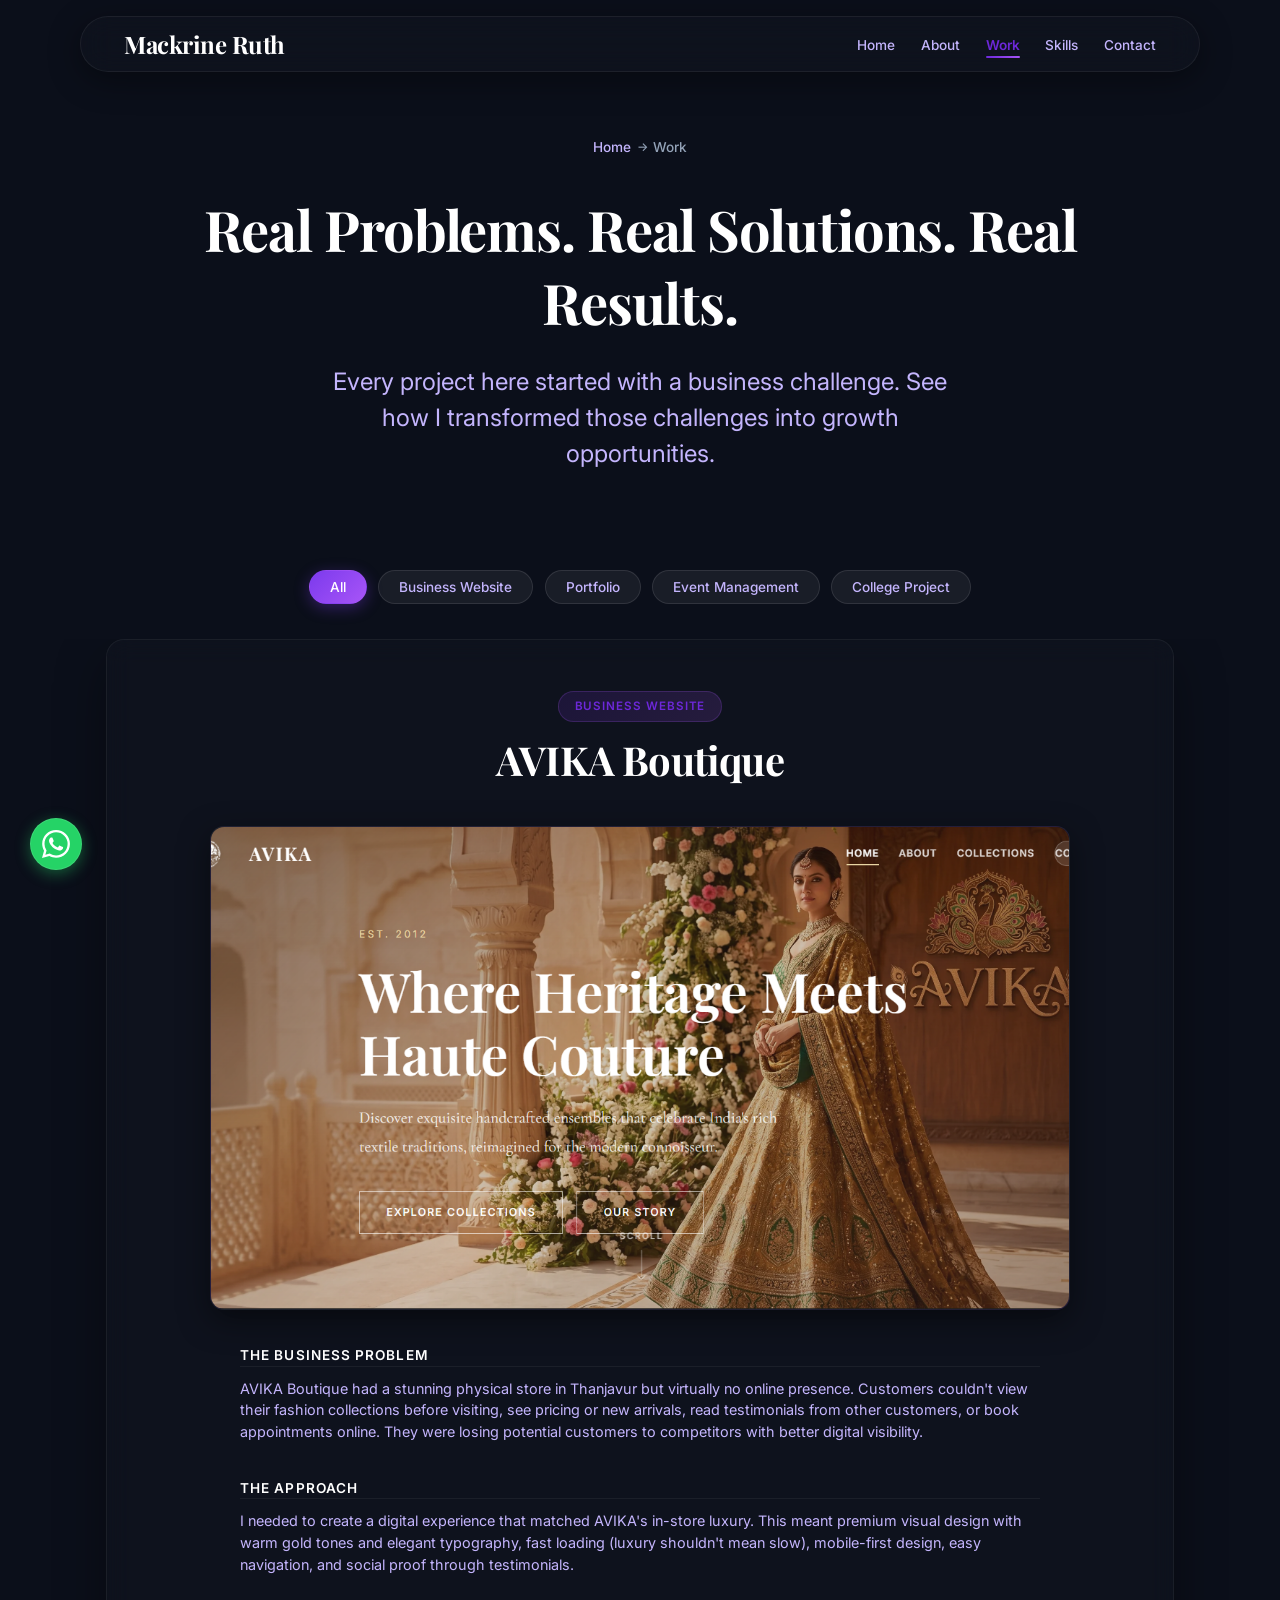
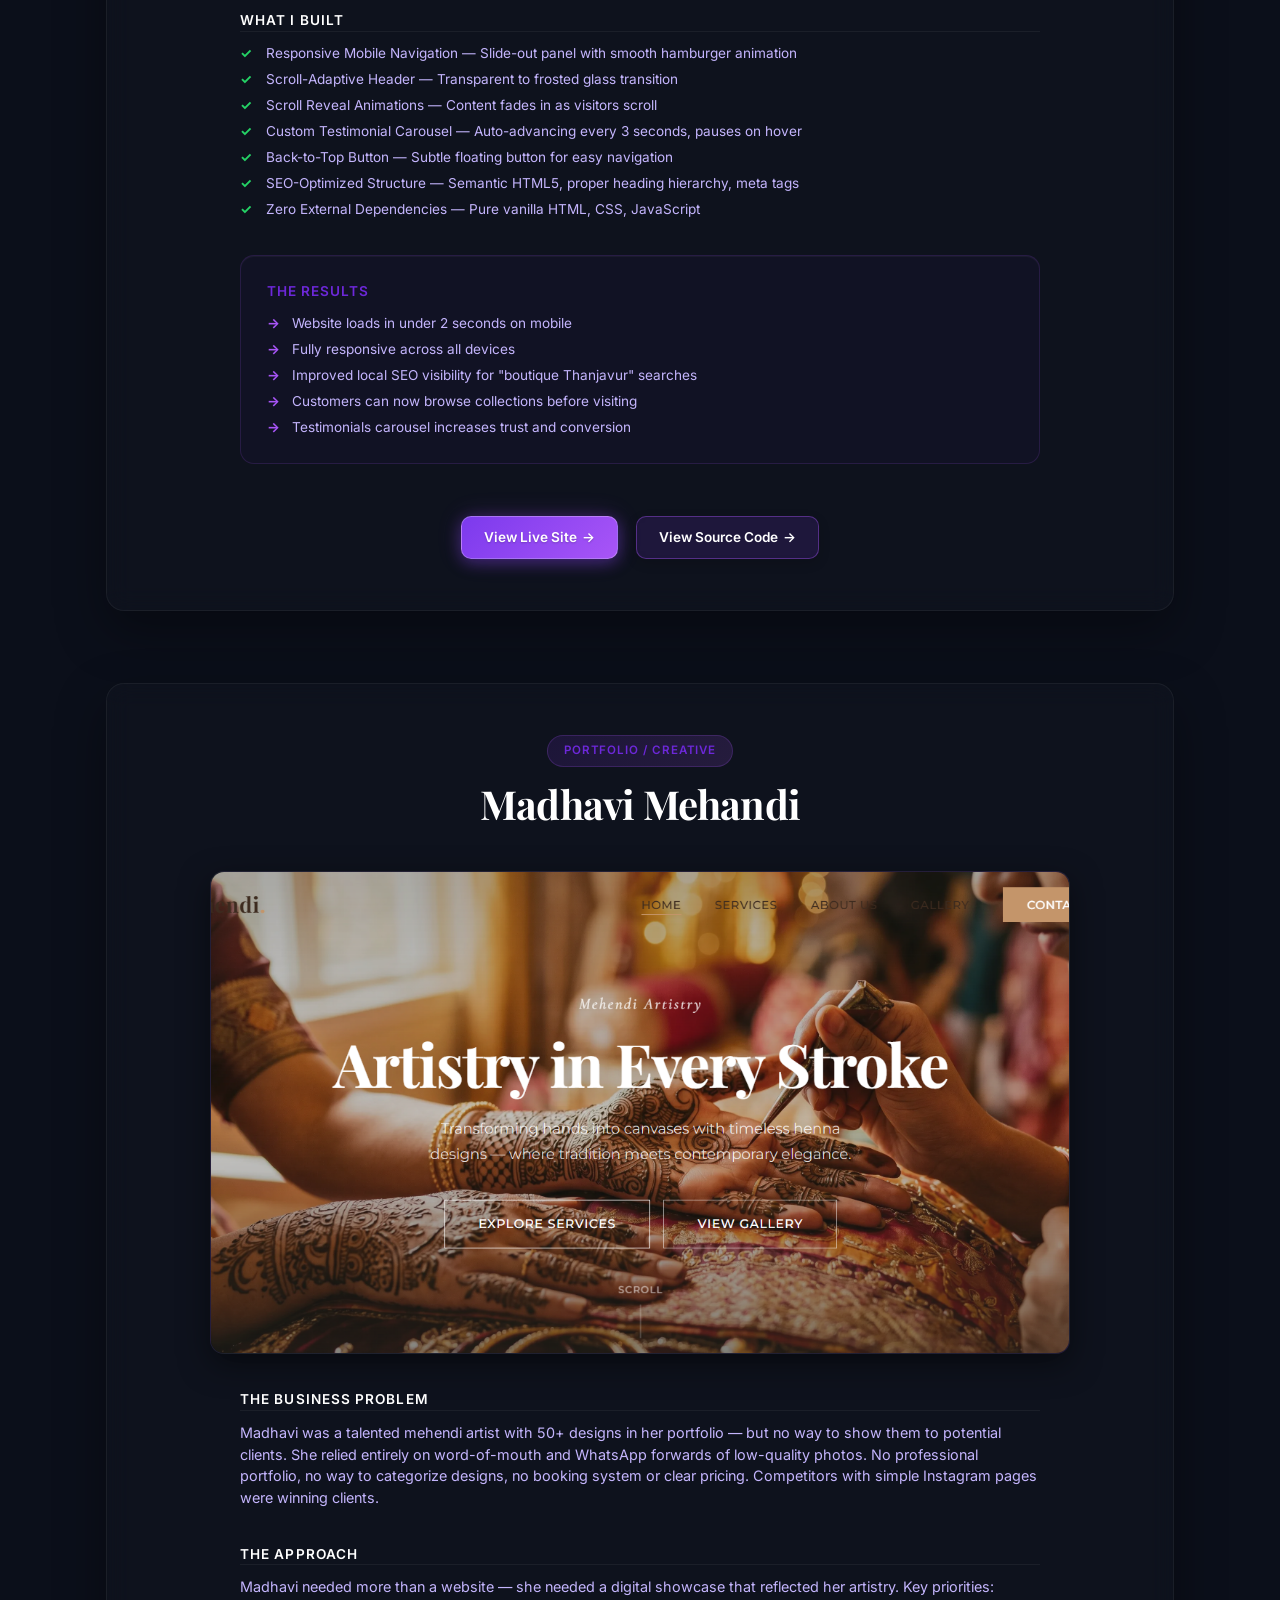
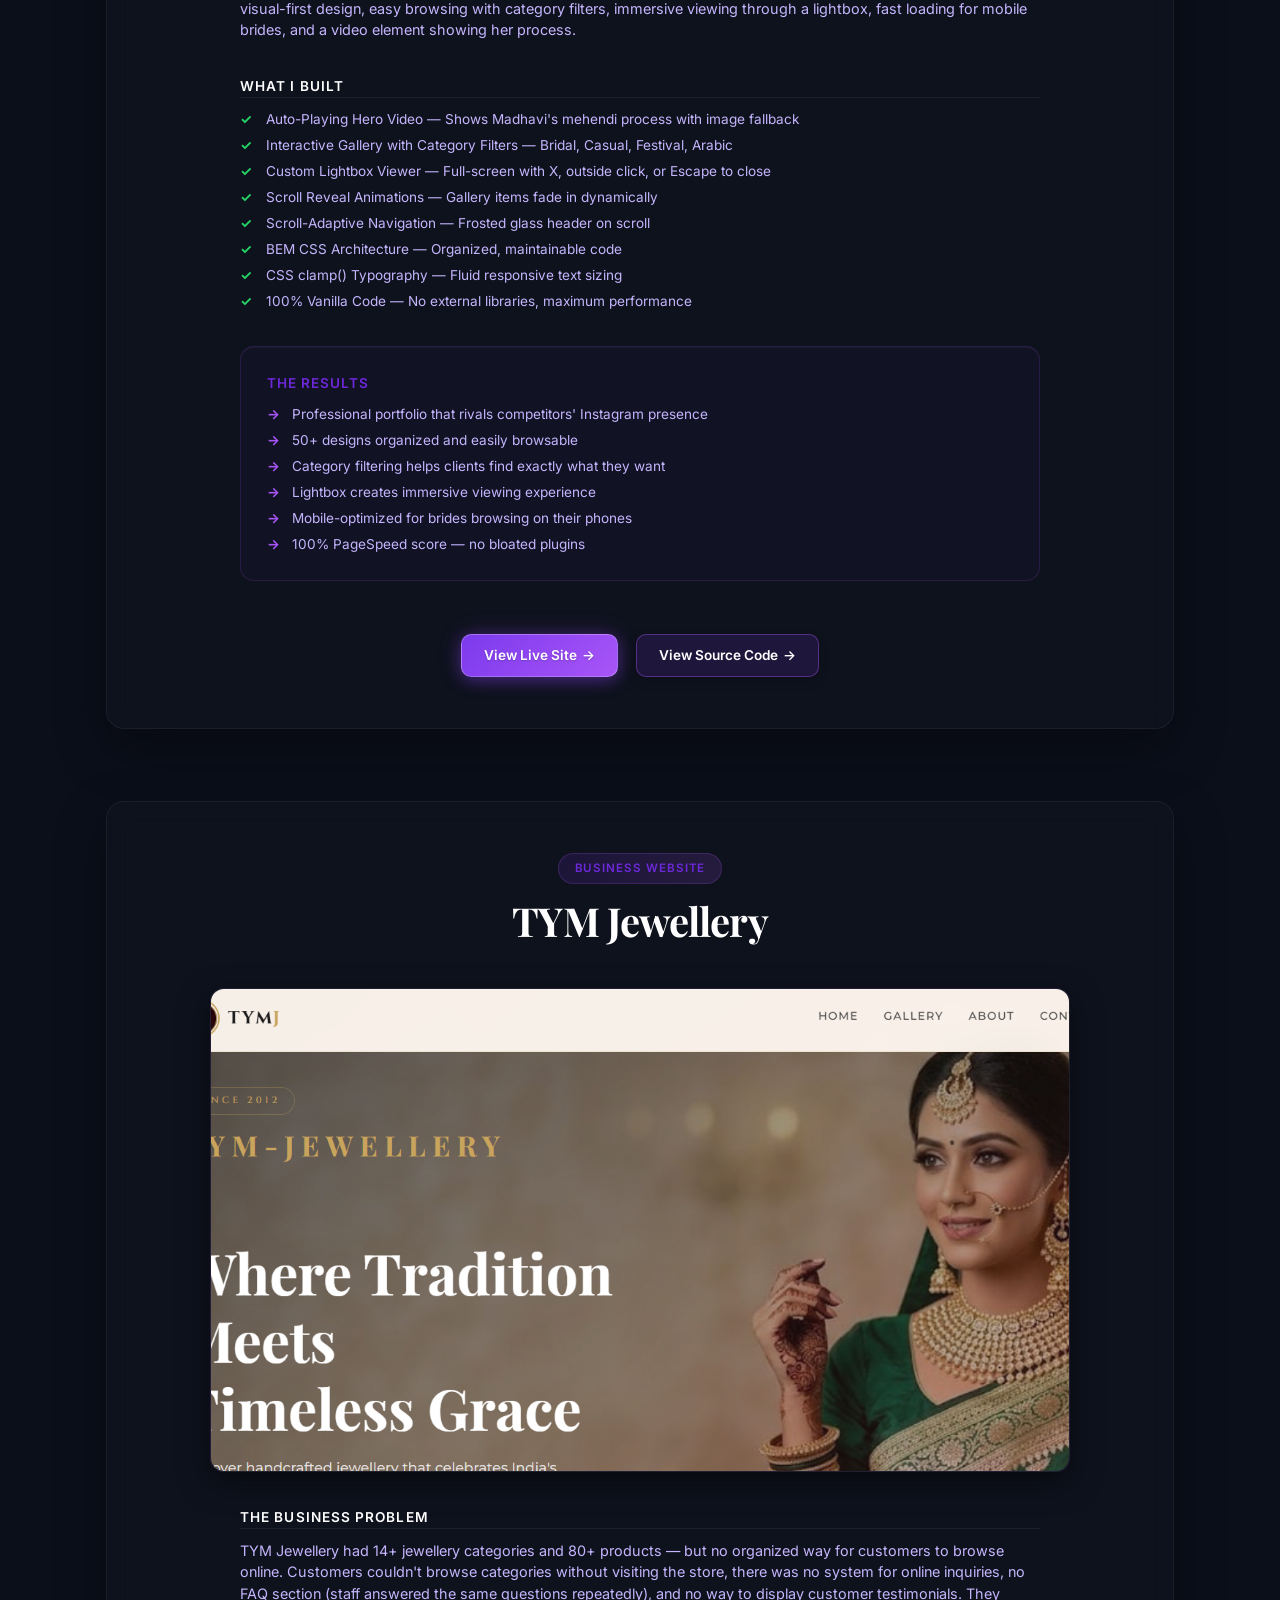
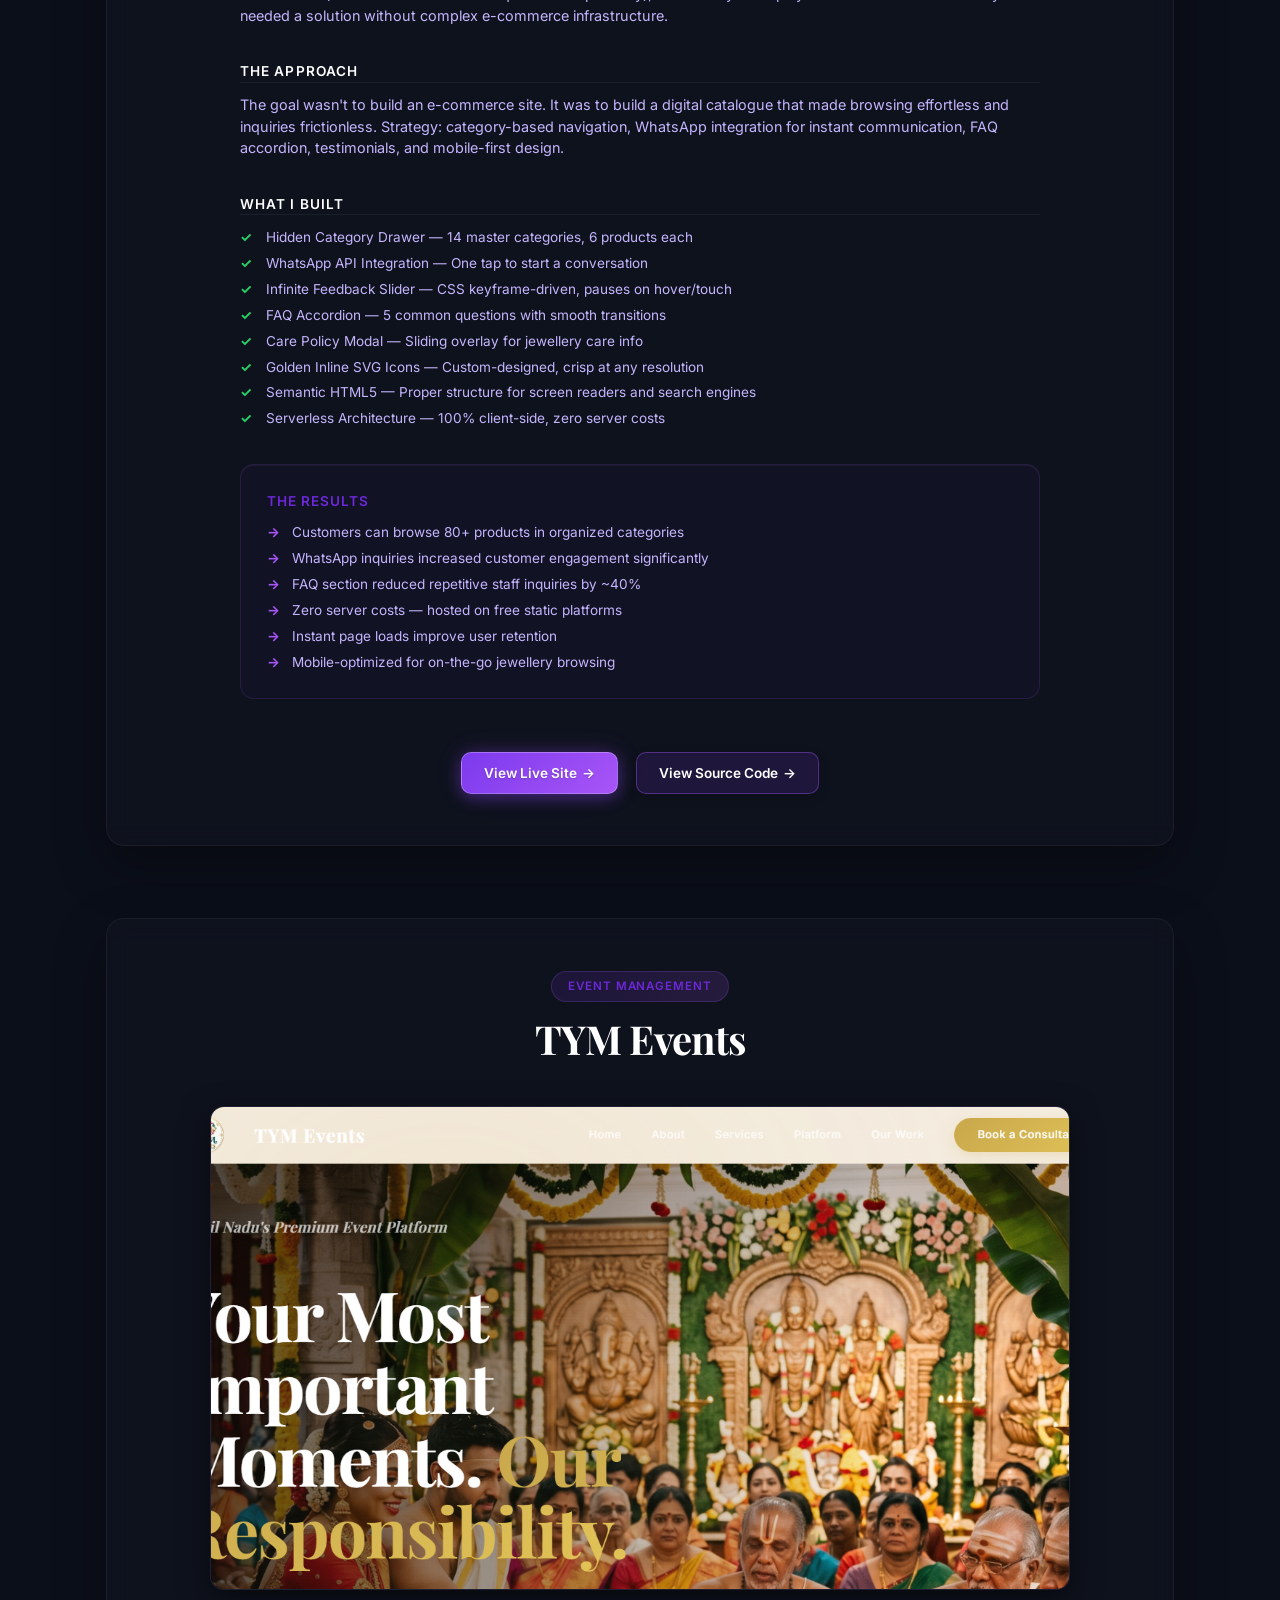
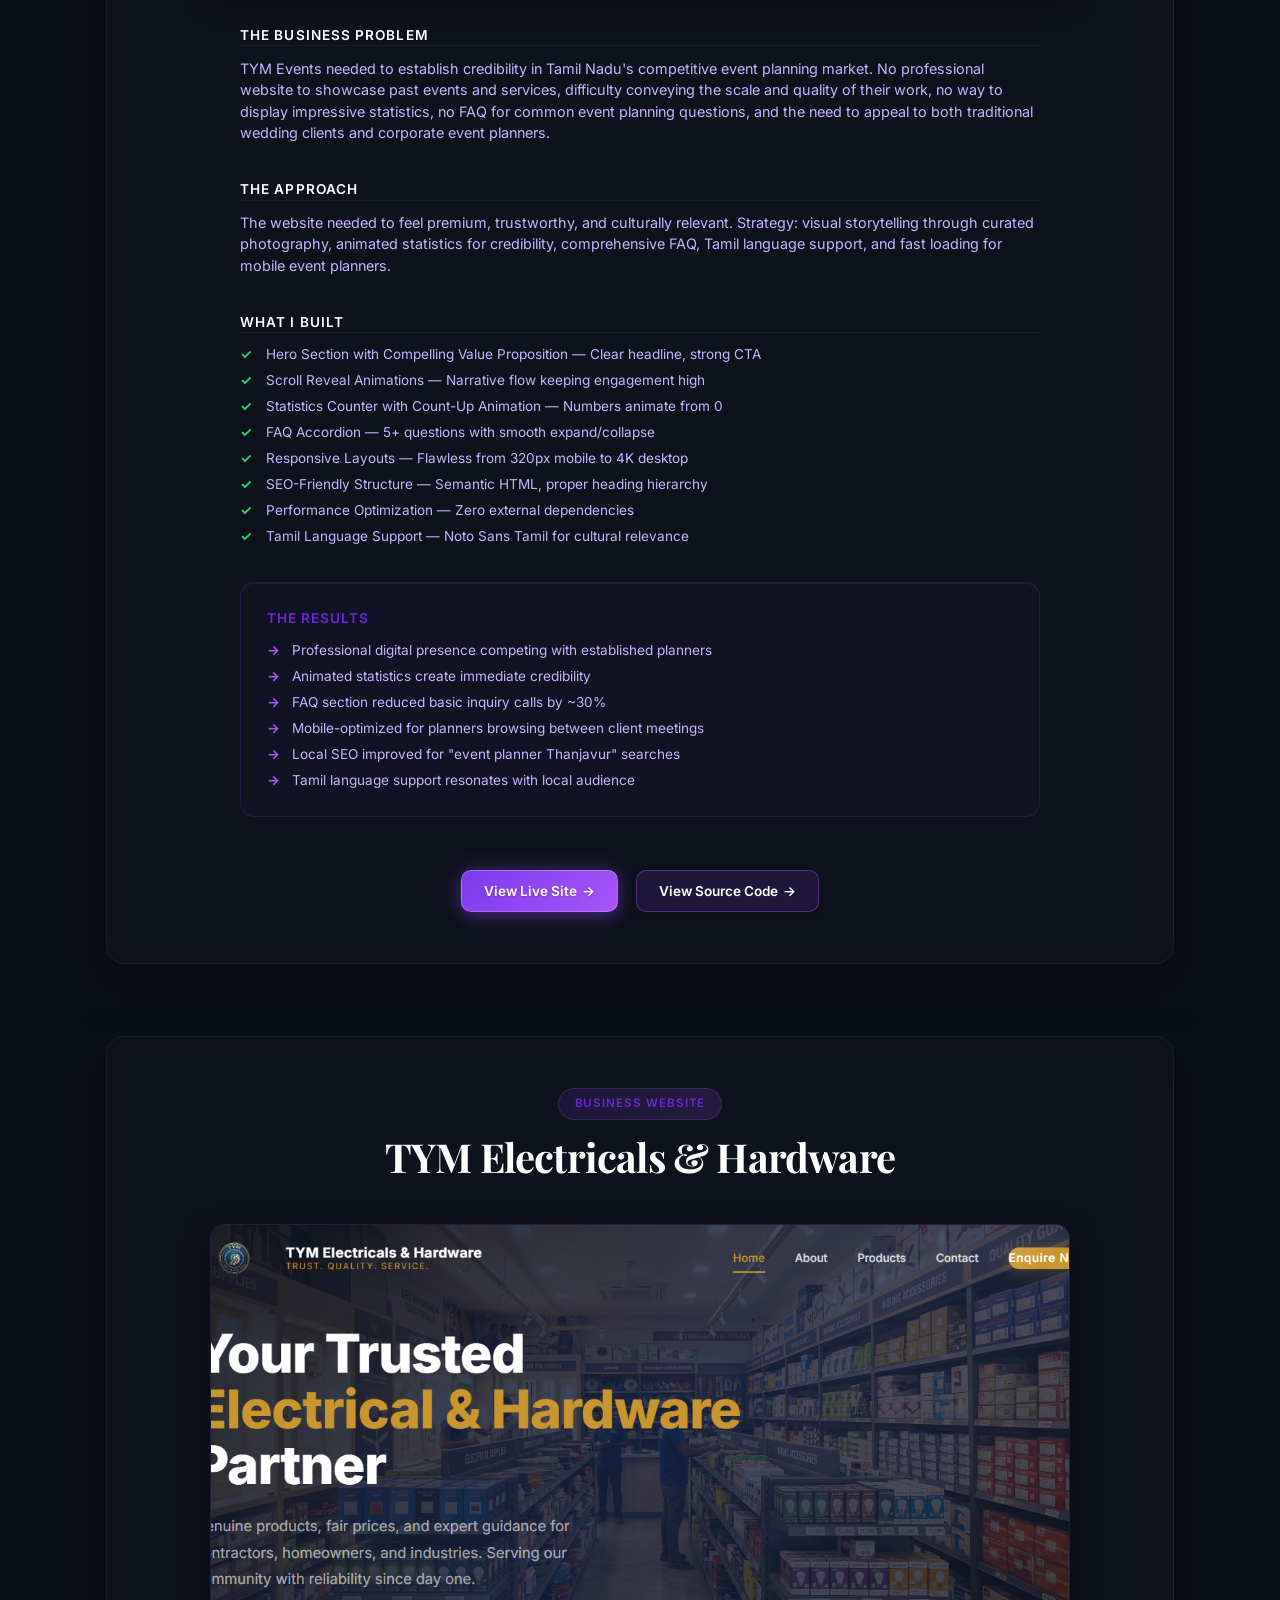
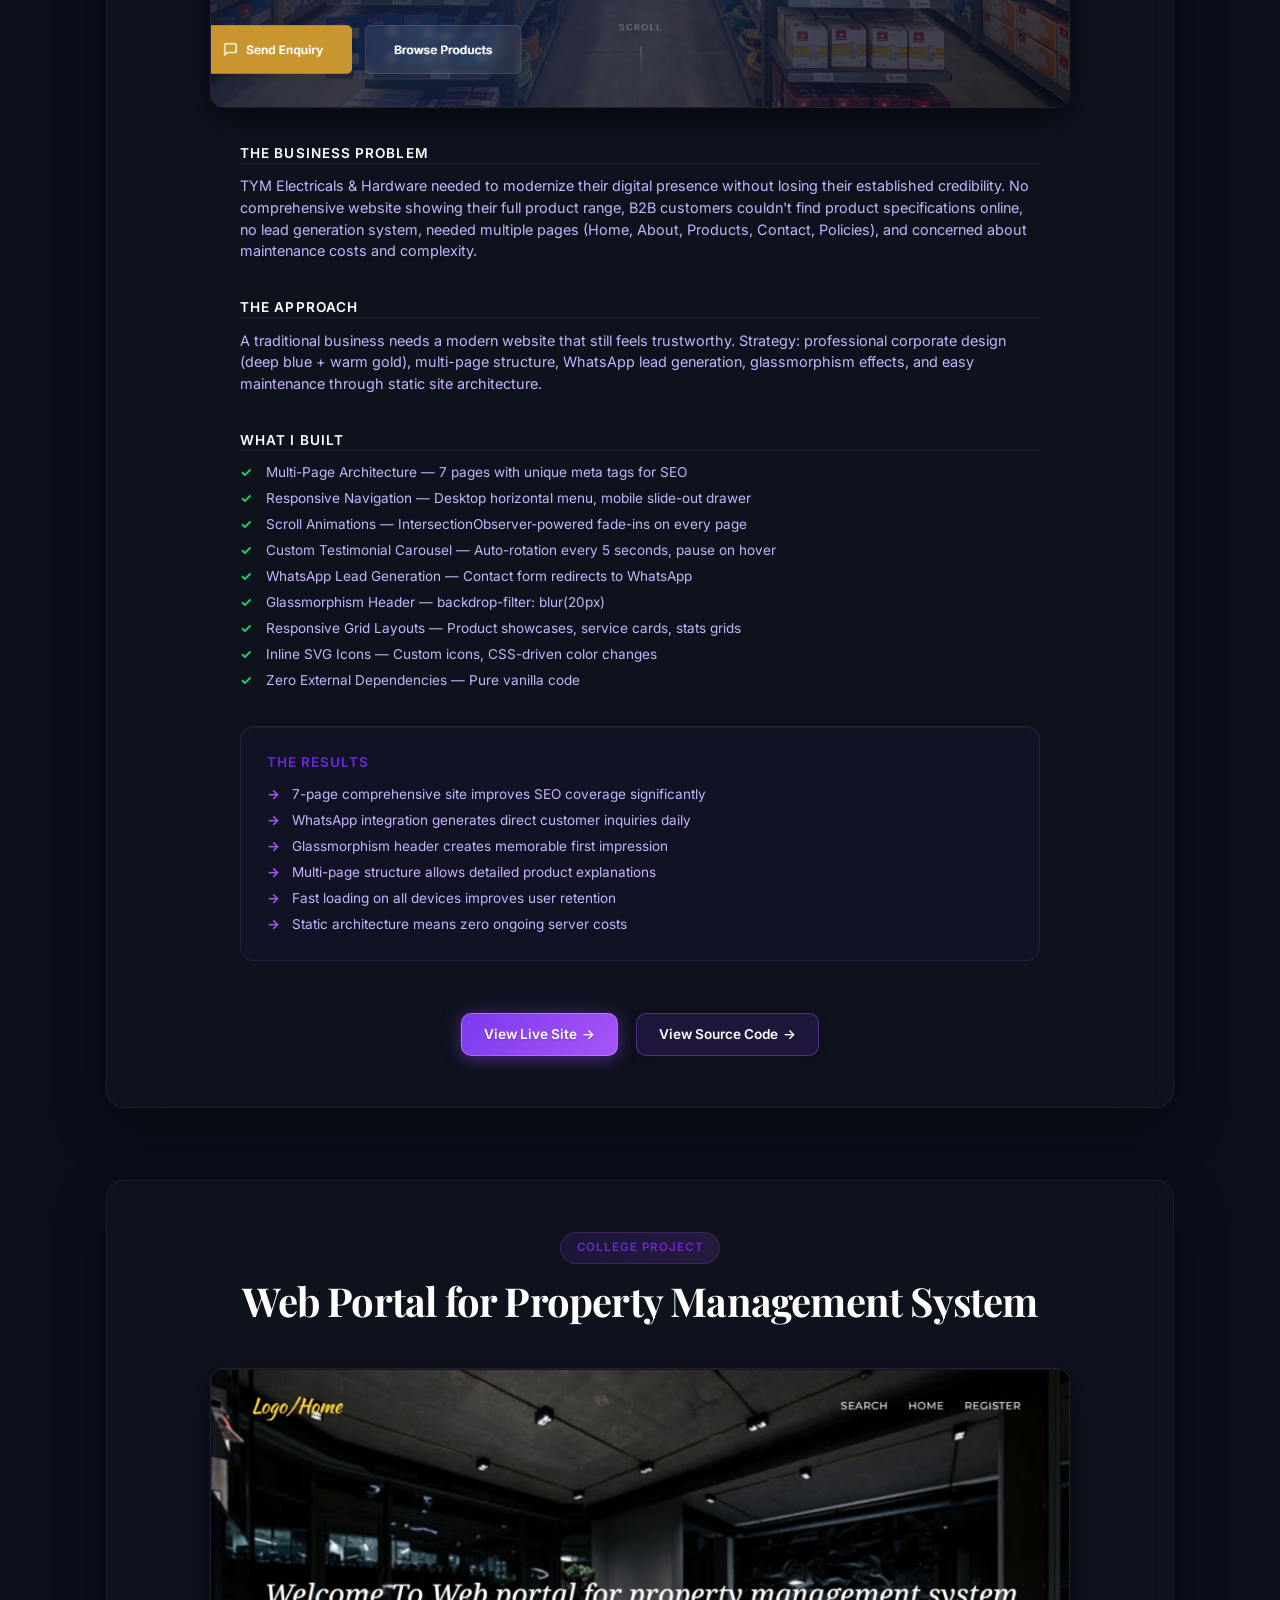
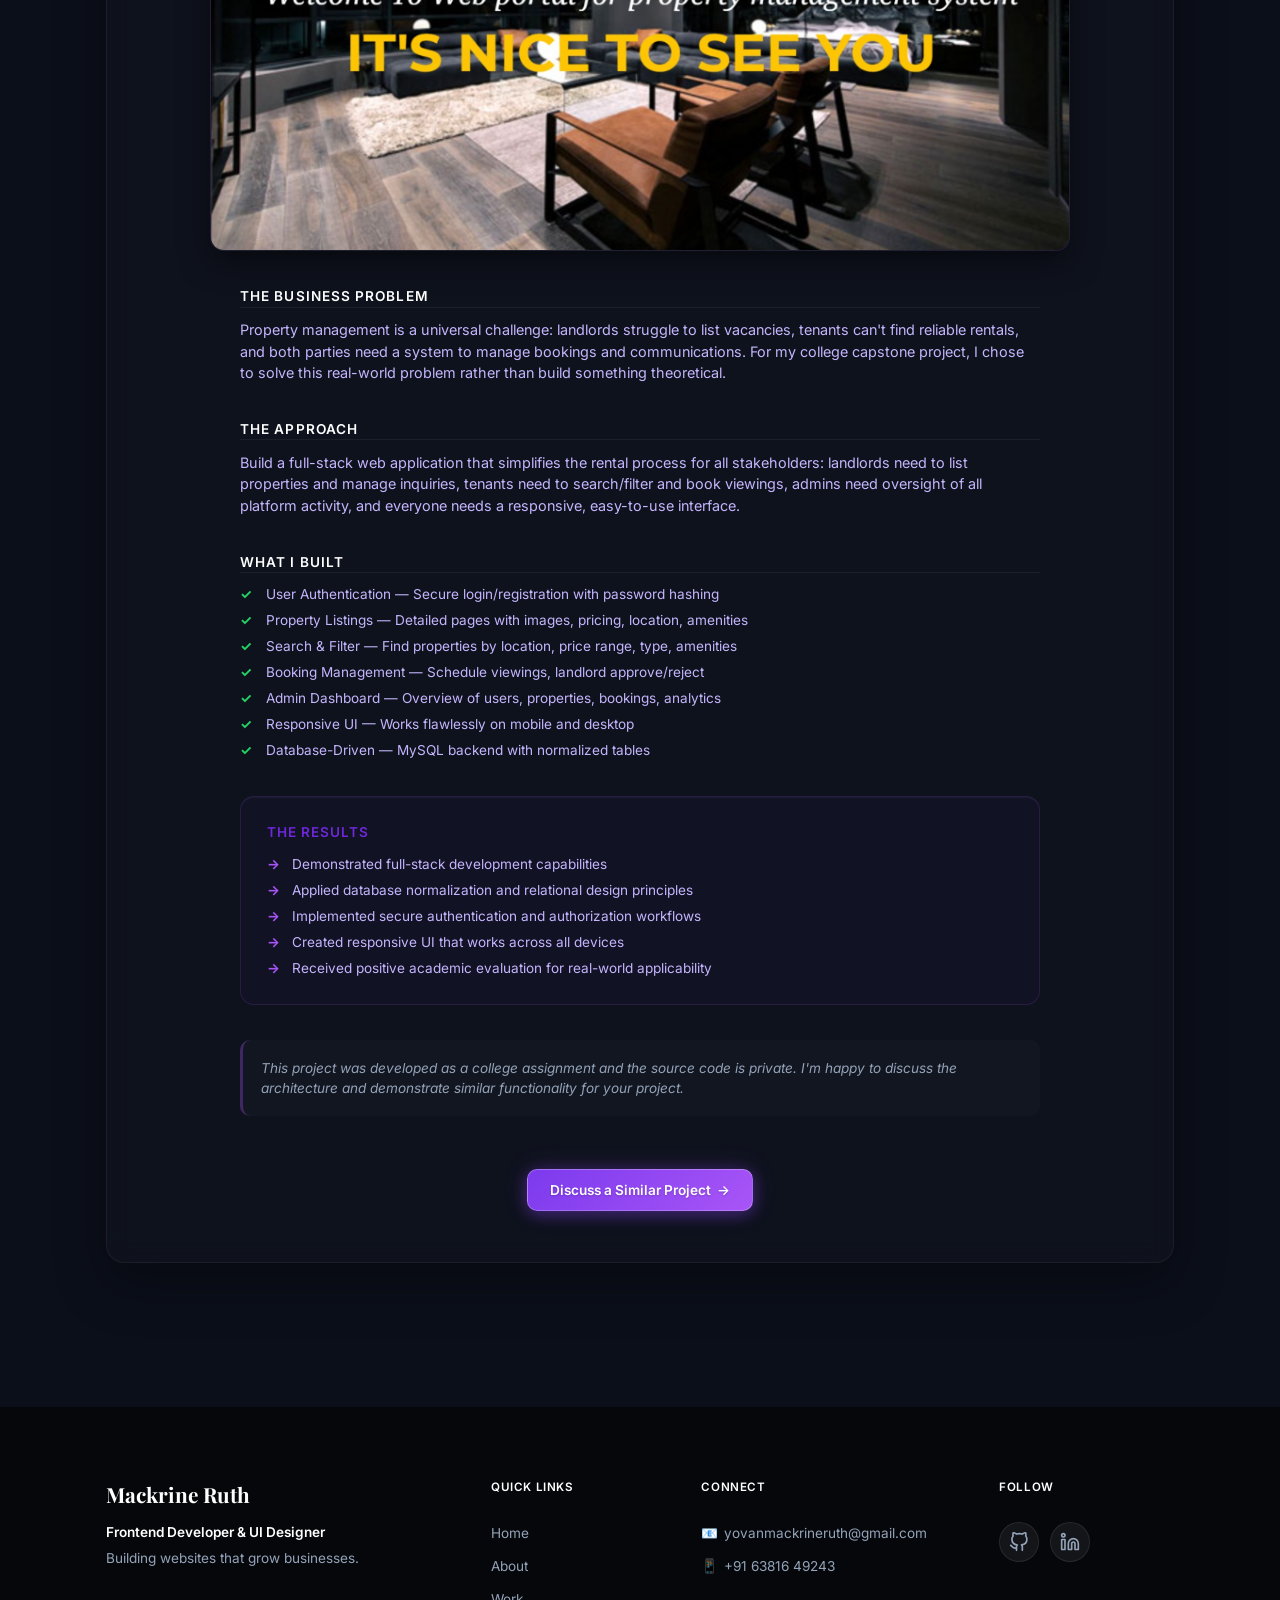
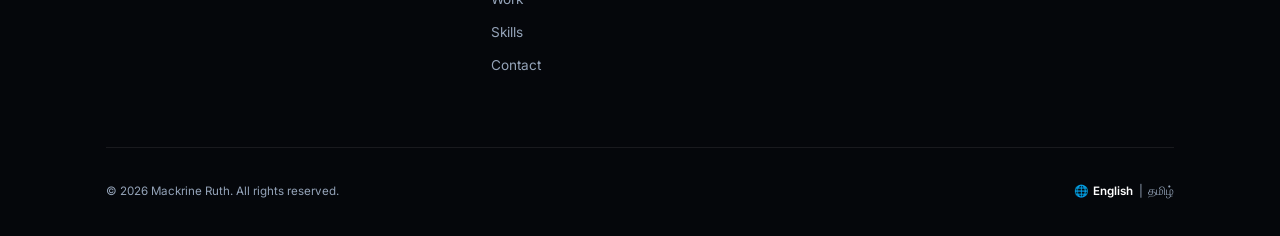
==== commit 8d5a82f5: "project section" ====
--- a/work.html
+++ b/work.html
@@ -147,392 +147,398 @@
 
                 <!-- Case Study 1: AVIKA Boutique -->
                 <article class="case-study" id="avika" data-category="business">
-                    <div class="case-study-grid">
-                        <div class="case-study-image">
-                            <img src="assets/images/boutique-home.png"
-                                alt="AVIKA Boutique website showcasing luxury fashion collections with elegant responsive design"
-                                width="800" height="450" loading="lazy">
-                        </div>
-                        <div class="case-study-content">
-                            <span class="case-category">Business Website</span>
-                            <h3 class="case-title">AVIKA Boutique</h3>
-
-                            <div class="case-block">
-                                <h4 class="case-block-title">The Business Problem</h4>
-                                <p>AVIKA Boutique had a stunning physical store in Thanjavur but virtually no online
-                                    presence. Customers couldn't view their fashion collections before visiting, see
-                                    pricing or new arrivals, read testimonials from other customers, or book
-                                    appointments online. They were losing potential customers to competitors with better
-                                    digital visibility.</p>
-                            </div>
-
-                            <div class="case-block">
-                                <h4 class="case-block-title">The Approach</h4>
-                                <p>I needed to create a digital experience that matched AVIKA's in-store luxury. This
-                                    meant premium visual design with warm gold tones and elegant typography, fast
-                                    loading (luxury shouldn't mean slow), mobile-first design, easy navigation, and
-                                    social proof through testimonials.</p>
-                            </div>
-
-                            <div class="case-block">
-                                <h4 class="case-block-title">What I Built</h4>
-                                <ul class="case-features">
-                                    <li>Responsive Mobile Navigation — Slide-out panel with smooth hamburger animation
-                                    </li>
-                                    <li>Scroll-Adaptive Header — Transparent to frosted glass transition</li>
-                                    <li>Scroll Reveal Animations — Content fades in as visitors scroll</li>
-                                    <li>Custom Testimonial Carousel — Auto-advancing every 3 seconds, pauses on hover
-                                    </li>
-                                    <li>Back-to-Top Button — Subtle floating button for easy navigation</li>
-                                    <li>SEO-Optimized Structure — Semantic HTML5, proper heading hierarchy, meta tags
-                                    </li>
-                                    <li>Zero External Dependencies — Pure vanilla HTML, CSS, JavaScript</li>
-                                </ul>
-                            </div>
-
-                            <div class="case-block case-results">
-                                <h4 class="case-block-title">The Results</h4>
-                                <ul class="case-results-list">
-                                    <li>Website loads in under 2 seconds on mobile</li>
-                                    <li>Fully responsive across all devices</li>
-                                    <li>Improved local SEO visibility for "boutique Thanjavur" searches</li>
-                                    <li>Customers can now browse collections before visiting</li>
-                                    <li>Testimonials carousel increases trust and conversion</li>
-                                </ul>
-                            </div>
-
-                            <div class="case-actions">
-                                <a href="#" class="btn btn-primary">View Live Site <span aria-hidden="true">→</span></a>
-                                <a href="#" class="btn btn-secondary">View Source Code <span
-                                        aria-hidden="true">→</span></a>
-                            </div>
+                    <div class="case-study-header">
+                        <span class="case-category">Business Website</span>
+                        <h3 class="case-title">AVIKA Boutique</h3>
+                    </div>
+
+                    <div class="case-study-image">
+                        <img src="assets/images/boutique-home.png"
+                            alt="AVIKA Boutique website showcasing luxury fashion collections with elegant responsive design"
+                            width="800" height="450" loading="lazy">
+                    </div>
+
+                    <div class="case-study-content">
+                        <div class="case-block">
+                            <h4 class="case-block-title">The Business Problem</h4>
+                            <p>AVIKA Boutique had a stunning physical store in Thanjavur but virtually no online
+                                presence. Customers couldn't view their fashion collections before visiting, see
+                                pricing or new arrivals, read testimonials from other customers, or book
+                                appointments online. They were losing potential customers to competitors with better
+                                digital visibility.</p>
+                        </div>
+
+                        <div class="case-block">
+                            <h4 class="case-block-title">The Approach</h4>
+                            <p>I needed to create a digital experience that matched AVIKA's in-store luxury. This
+                                meant premium visual design with warm gold tones and elegant typography, fast
+                                loading (luxury shouldn't mean slow), mobile-first design, easy navigation, and
+                                social proof through testimonials.</p>
+                        </div>
+
+                        <div class="case-block">
+                            <h4 class="case-block-title">What I Built</h4>
+                            <ul class="case-features">
+                                <li>Responsive Mobile Navigation — Slide-out panel with smooth hamburger animation
+                                </li>
+                                <li>Scroll-Adaptive Header — Transparent to frosted glass transition</li>
+                                <li>Scroll Reveal Animations — Content fades in as visitors scroll</li>
+                                <li>Custom Testimonial Carousel — Auto-advancing every 3 seconds, pauses on hover
+                                </li>
+                                <li>Back-to-Top Button — Subtle floating button for easy navigation</li>
+                                <li>SEO-Optimized Structure — Semantic HTML5, proper heading hierarchy, meta tags
+                                </li>
+                                <li>Zero External Dependencies — Pure vanilla HTML, CSS, JavaScript</li>
+                            </ul>
+                        </div>
+
+                        <div class="case-block case-results">
+                            <h4 class="case-block-title">The Results</h4>
+                            <ul class="case-results-list">
+                                <li>Website loads in under 2 seconds on mobile</li>
+                                <li>Fully responsive across all devices</li>
+                                <li>Improved local SEO visibility for "boutique Thanjavur" searches</li>
+                                <li>Customers can now browse collections before visiting</li>
+                                <li>Testimonials carousel increases trust and conversion</li>
+                            </ul>
+                        </div>
+
+                        <div class="case-actions">
+                            <a href="#" class="btn btn-primary">View Live Site <span aria-hidden="true">→</span></a>
+                            <a href="#" class="btn btn-secondary">View Source Code <span
+                                    aria-hidden="true">→</span></a>
                         </div>
                     </div>
                 </article>
 
                 <!-- Case Study 2: Madhavi Mehandi -->
                 <article class="case-study" id="madhavi" data-category="portfolio">
-                    <div class="case-study-grid case-study-grid--reverse">
-                        <div class="case-study-image">
-                            <img src="assets/images/mehendi-home.png"
-                                alt="Madhavi Mehandi portfolio displaying intricate bridal mehendi designs with interactive gallery"
-                                width="800" height="450" loading="lazy">
-                        </div>
-                        <div class="case-study-content">
-                            <span class="case-category">Portfolio / Creative</span>
-                            <h3 class="case-title">Madhavi Mehandi</h3>
-
-                            <div class="case-block">
-                                <h4 class="case-block-title">The Business Problem</h4>
-                                <p>Madhavi was a talented mehendi artist with 50+ designs in her portfolio — but no way
-                                    to show them to potential clients. She relied entirely on word-of-mouth and WhatsApp
-                                    forwards of low-quality photos. No professional portfolio, no way to categorize
-                                    designs, no booking system or clear pricing. Competitors with simple Instagram pages
-                                    were winning clients.</p>
-                            </div>
-
-                            <div class="case-block">
-                                <h4 class="case-block-title">The Approach</h4>
-                                <p>Madhavi needed more than a website — she needed a digital showcase that reflected her
-                                    artistry. Key priorities: visual-first design, easy browsing with category filters,
-                                    immersive viewing through a lightbox, fast loading for mobile brides, and a video
-                                    element showing her process.</p>
-                            </div>
-
-                            <div class="case-block">
-                                <h4 class="case-block-title">What I Built</h4>
-                                <ul class="case-features">
-                                    <li>Auto-Playing Hero Video — Shows Madhavi's mehendi process with image fallback
-                                    </li>
-                                    <li>Interactive Gallery with Category Filters — Bridal, Casual, Festival, Arabic
-                                    </li>
-                                    <li>Custom Lightbox Viewer — Full-screen with X, outside click, or Escape to close
-                                    </li>
-                                    <li>Scroll Reveal Animations — Gallery items fade in dynamically</li>
-                                    <li>Scroll-Adaptive Navigation — Frosted glass header on scroll</li>
-                                    <li>BEM CSS Architecture — Organized, maintainable code</li>
-                                    <li>CSS clamp() Typography — Fluid responsive text sizing</li>
-                                    <li>100% Vanilla Code — No external libraries, maximum performance</li>
-                                </ul>
-                            </div>
-
-                            <div class="case-block case-results">
-                                <h4 class="case-block-title">The Results</h4>
-                                <ul class="case-results-list">
-                                    <li>Professional portfolio that rivals competitors' Instagram presence</li>
-                                    <li>50+ designs organized and easily browsable</li>
-                                    <li>Category filtering helps clients find exactly what they want</li>
-                                    <li>Lightbox creates immersive viewing experience</li>
-                                    <li>Mobile-optimized for brides browsing on their phones</li>
-                                    <li>100% PageSpeed score — no bloated plugins</li>
-                                </ul>
-                            </div>
-
-                            <div class="case-actions">
-                                <a href="#" class="btn btn-primary">View Live Site <span aria-hidden="true">→</span></a>
-                                <a href="#" class="btn btn-secondary">View Source Code <span
-                                        aria-hidden="true">→</span></a>
-                            </div>
+                    <div class="case-study-header">
+                        <span class="case-category">Portfolio / Creative</span>
+                        <h3 class="case-title">Madhavi Mehandi</h3>
+                    </div>
+
+                    <div class="case-study-image">
+                        <img src="assets/images/mehendi-home.png"
+                            alt="Madhavi Mehandi portfolio displaying intricate bridal mehendi designs with interactive gallery"
+                            width="800" height="450" loading="lazy">
+                    </div>
+
+                    <div class="case-study-content">
+                        <div class="case-block">
+                            <h4 class="case-block-title">The Business Problem</h4>
+                            <p>Madhavi was a talented mehendi artist with 50+ designs in her portfolio — but no way
+                                to show them to potential clients. She relied entirely on word-of-mouth and WhatsApp
+                                forwards of low-quality photos. No professional portfolio, no way to categorize
+                                designs, no booking system or clear pricing. Competitors with simple Instagram pages
+                                were winning clients.</p>
+                        </div>
+
+                        <div class="case-block">
+                            <h4 class="case-block-title">The Approach</h4>
+                            <p>Madhavi needed more than a website — she needed a digital showcase that reflected her
+                                artistry. Key priorities: visual-first design, easy browsing with category filters,
+                                immersive viewing through a lightbox, fast loading for mobile brides, and a video
+                                element showing her process.</p>
+                        </div>
+
+                        <div class="case-block">
+                            <h4 class="case-block-title">What I Built</h4>
+                            <ul class="case-features">
+                                <li>Auto-Playing Hero Video — Shows Madhavi's mehendi process with image fallback
+                                </li>
+                                <li>Interactive Gallery with Category Filters — Bridal, Casual, Festival, Arabic
+                                </li>
+                                <li>Custom Lightbox Viewer — Full-screen with X, outside click, or Escape to close
+                                </li>
+                                <li>Scroll Reveal Animations — Gallery items fade in dynamically</li>
+                                <li>Scroll-Adaptive Navigation — Frosted glass header on scroll</li>
+                                <li>BEM CSS Architecture — Organized, maintainable code</li>
+                                <li>CSS clamp() Typography — Fluid responsive text sizing</li>
+                                <li>100% Vanilla Code — No external libraries, maximum performance</li>
+                            </ul>
+                        </div>
+
+                        <div class="case-block case-results">
+                            <h4 class="case-block-title">The Results</h4>
+                            <ul class="case-results-list">
+                                <li>Professional portfolio that rivals competitors' Instagram presence</li>
+                                <li>50+ designs organized and easily browsable</li>
+                                <li>Category filtering helps clients find exactly what they want</li>
+                                <li>Lightbox creates immersive viewing experience</li>
+                                <li>Mobile-optimized for brides browsing on their phones</li>
+                                <li>100% PageSpeed score — no bloated plugins</li>
+                            </ul>
+                        </div>
+
+                        <div class="case-actions">
+                            <a href="#" class="btn btn-primary">View Live Site <span aria-hidden="true">→</span></a>
+                            <a href="#" class="btn btn-secondary">View Source Code <span
+                                    aria-hidden="true">→</span></a>
                         </div>
                     </div>
                 </article>
 
                 <!-- Case Study 3: TYM Jewellery -->
                 <article class="case-study" id="tym-jewellery" data-category="business">
-                    <div class="case-study-grid">
-                        <div class="case-study-image">
-                            <img src="assets/images/jewel-home.png"
-                                alt="TYM Jewellery website showing organized gold collections with WhatsApp inquiry integration"
-                                width="800" height="450" loading="lazy">
-                        </div>
-                        <div class="case-study-content">
-                            <span class="case-category">Business Website</span>
-                            <h3 class="case-title">TYM Jewellery</h3>
-
-                            <div class="case-block">
-                                <h4 class="case-block-title">The Business Problem</h4>
-                                <p>TYM Jewellery had 14+ jewellery categories and 80+ products — but no organized way
-                                    for customers to browse online. Customers couldn't browse categories without
-                                    visiting the store, there was no system for online inquiries, no FAQ section (staff
-                                    answered the same questions repeatedly), and no way to display customer
-                                    testimonials. They needed a solution without complex e-commerce infrastructure.</p>
-                            </div>
-
-                            <div class="case-block">
-                                <h4 class="case-block-title">The Approach</h4>
-                                <p>The goal wasn't to build an e-commerce site. It was to build a digital catalogue that
-                                    made browsing effortless and inquiries frictionless. Strategy: category-based
-                                    navigation, WhatsApp integration for instant communication, FAQ accordion,
-                                    testimonials, and mobile-first design.</p>
-                            </div>
-
-                            <div class="case-block">
-                                <h4 class="case-block-title">What I Built</h4>
-                                <ul class="case-features">
-                                    <li>Hidden Category Drawer — 14 master categories, 6 products each</li>
-                                    <li>WhatsApp API Integration — One tap to start a conversation</li>
-                                    <li>Infinite Feedback Slider — CSS keyframe-driven, pauses on hover/touch</li>
-                                    <li>FAQ Accordion — 5 common questions with smooth transitions</li>
-                                    <li>Care Policy Modal — Sliding overlay for jewellery care info</li>
-                                    <li>Golden Inline SVG Icons — Custom-designed, crisp at any resolution</li>
-                                    <li>Semantic HTML5 — Proper structure for screen readers and search engines</li>
-                                    <li>Serverless Architecture — 100% client-side, zero server costs</li>
-                                </ul>
-                            </div>
-
-                            <div class="case-block case-results">
-                                <h4 class="case-block-title">The Results</h4>
-                                <ul class="case-results-list">
-                                    <li>Customers can browse 80+ products in organized categories</li>
-                                    <li>WhatsApp inquiries increased customer engagement significantly</li>
-                                    <li>FAQ section reduced repetitive staff inquiries by ~40%</li>
-                                    <li>Zero server costs — hosted on free static platforms</li>
-                                    <li>Instant page loads improve user retention</li>
-                                    <li>Mobile-optimized for on-the-go jewellery browsing</li>
-                                </ul>
-                            </div>
-
-                            <div class="case-actions">
-                                <a href="#" class="btn btn-primary">View Live Site <span aria-hidden="true">→</span></a>
-                                <a href="#" class="btn btn-secondary">View Source Code <span
-                                        aria-hidden="true">→</span></a>
-                            </div>
+                    <div class="case-study-header">
+                        <span class="case-category">Business Website</span>
+                        <h3 class="case-title">TYM Jewellery</h3>
+                    </div>
+
+                    <div class="case-study-image">
+                        <img src="assets/images/jewel-home.png"
+                            alt="TYM Jewellery website showing organized gold collections with WhatsApp inquiry integration"
+                            width="800" height="450" loading="lazy">
+                    </div>
+
+                    <div class="case-study-content">
+                        <div class="case-block">
+                            <h4 class="case-block-title">The Business Problem</h4>
+                            <p>TYM Jewellery had 14+ jewellery categories and 80+ products — but no organized way
+                                for customers to browse online. Customers couldn't browse categories without
+                                visiting the store, there was no system for online inquiries, no FAQ section (staff
+                                answered the same questions repeatedly), and no way to display customer
+                                testimonials. They needed a solution without complex e-commerce infrastructure.</p>
+                        </div>
+
+                        <div class="case-block">
+                            <h4 class="case-block-title">The Approach</h4>
+                            <p>The goal wasn't to build an e-commerce site. It was to build a digital catalogue that
+                                made browsing effortless and inquiries frictionless. Strategy: category-based
+                                navigation, WhatsApp integration for instant communication, FAQ accordion,
+                                testimonials, and mobile-first design.</p>
+                        </div>
+
+                        <div class="case-block">
+                            <h4 class="case-block-title">What I Built</h4>
+                            <ul class="case-features">
+                                <li>Hidden Category Drawer — 14 master categories, 6 products each</li>
+                                <li>WhatsApp API Integration — One tap to start a conversation</li>
+                                <li>Infinite Feedback Slider — CSS keyframe-driven, pauses on hover/touch</li>
+                                <li>FAQ Accordion — 5 common questions with smooth transitions</li>
+                                <li>Care Policy Modal — Sliding overlay for jewellery care info</li>
+                                <li>Golden Inline SVG Icons — Custom-designed, crisp at any resolution</li>
+                                <li>Semantic HTML5 — Proper structure for screen readers and search engines</li>
+                                <li>Serverless Architecture — 100% client-side, zero server costs</li>
+                            </ul>
+                        </div>
+
+                        <div class="case-block case-results">
+                            <h4 class="case-block-title">The Results</h4>
+                            <ul class="case-results-list">
+                                <li>Customers can browse 80+ products in organized categories</li>
+                                <li>WhatsApp inquiries increased customer engagement significantly</li>
+                                <li>FAQ section reduced repetitive staff inquiries by ~40%</li>
+                                <li>Zero server costs — hosted on free static platforms</li>
+                                <li>Instant page loads improve user retention</li>
+                                <li>Mobile-optimized for on-the-go jewellery browsing</li>
+                            </ul>
+                        </div>
+
+                        <div class="case-actions">
+                            <a href="#" class="btn btn-primary">View Live Site <span aria-hidden="true">→</span></a>
+                            <a href="#" class="btn btn-secondary">View Source Code <span
+                                    aria-hidden="true">→</span></a>
                         </div>
                     </div>
                 </article>
 
                 <!-- Case Study 4: TYM Events -->
                 <article class="case-study" id="tym-events" data-category="event">
-                    <div class="case-study-grid case-study-grid--reverse">
-                        <div class="case-study-image">
-                            <img src="assets/images/events-home.png"
-                                alt="TYM Events website showcasing Tamil Nadu wedding and corporate event planning services"
-                                width="800" height="450" loading="lazy">
-                        </div>
-                        <div class="case-study-content">
-                            <span class="case-category">Event Management</span>
-                            <h3 class="case-title">TYM Events</h3>
-
-                            <div class="case-block">
-                                <h4 class="case-block-title">The Business Problem</h4>
-                                <p>TYM Events needed to establish credibility in Tamil Nadu's competitive event planning
-                                    market. No professional website to showcase past events and services, difficulty
-                                    conveying the scale and quality of their work, no way to display impressive
-                                    statistics, no FAQ for common event planning questions, and the need to appeal to
-                                    both traditional wedding clients and corporate event planners.</p>
-                            </div>
-
-                            <div class="case-block">
-                                <h4 class="case-block-title">The Approach</h4>
-                                <p>The website needed to feel premium, trustworthy, and culturally relevant. Strategy:
-                                    visual storytelling through curated photography, animated statistics for
-                                    credibility, comprehensive FAQ, Tamil language support, and fast loading for mobile
-                                    event planners.</p>
-                            </div>
-
-                            <div class="case-block">
-                                <h4 class="case-block-title">What I Built</h4>
-                                <ul class="case-features">
-                                    <li>Hero Section with Compelling Value Proposition — Clear headline, strong CTA</li>
-                                    <li>Scroll Reveal Animations — Narrative flow keeping engagement high</li>
-                                    <li>Statistics Counter with Count-Up Animation — Numbers animate from 0</li>
-                                    <li>FAQ Accordion — 5+ questions with smooth expand/collapse</li>
-                                    <li>Responsive Layouts — Flawless from 320px mobile to 4K desktop</li>
-                                    <li>SEO-Friendly Structure — Semantic HTML, proper heading hierarchy</li>
-                                    <li>Performance Optimization — Zero external dependencies</li>
-                                    <li>Tamil Language Support — Noto Sans Tamil for cultural relevance</li>
-                                </ul>
-                            </div>
-
-                            <div class="case-block case-results">
-                                <h4 class="case-block-title">The Results</h4>
-                                <ul class="case-results-list">
-                                    <li>Professional digital presence competing with established planners</li>
-                                    <li>Animated statistics create immediate credibility</li>
-                                    <li>FAQ section reduced basic inquiry calls by ~30%</li>
-                                    <li>Mobile-optimized for planners browsing between client meetings</li>
-                                    <li>Local SEO improved for "event planner Thanjavur" searches</li>
-                                    <li>Tamil language support resonates with local audience</li>
-                                </ul>
-                            </div>
-
-                            <div class="case-actions">
-                                <a href="#" class="btn btn-primary">View Live Site <span aria-hidden="true">→</span></a>
-                                <a href="#" class="btn btn-secondary">View Source Code <span
-                                        aria-hidden="true">→</span></a>
-                            </div>
+                    <div class="case-study-header">
+                        <span class="case-category">Event Management</span>
+                        <h3 class="case-title">TYM Events</h3>
+                    </div>
+
+                    <div class="case-study-image">
+                        <img src="assets/images/events-home.png"
+                            alt="TYM Events website showcasing Tamil Nadu wedding and corporate event planning services"
+                            width="800" height="450" loading="lazy">
+                    </div>
+
+                    <div class="case-study-content">
+                        <div class="case-block">
+                            <h4 class="case-block-title">The Business Problem</h4>
+                            <p>TYM Events needed to establish credibility in Tamil Nadu's competitive event planning
+                                market. No professional website to showcase past events and services, difficulty
+                                conveying the scale and quality of their work, no way to display impressive
+                                statistics, no FAQ for common event planning questions, and the need to appeal to
+                                both traditional wedding clients and corporate event planners.</p>
+                        </div>
+
+                        <div class="case-block">
+                            <h4 class="case-block-title">The Approach</h4>
+                            <p>The website needed to feel premium, trustworthy, and culturally relevant. Strategy:
+                                visual storytelling through curated photography, animated statistics for
+                                credibility, comprehensive FAQ, Tamil language support, and fast loading for mobile
+                                event planners.</p>
+                        </div>
+
+                        <div class="case-block">
+                            <h4 class="case-block-title">What I Built</h4>
+                            <ul class="case-features">
+                                <li>Hero Section with Compelling Value Proposition — Clear headline, strong CTA</li>
+                                <li>Scroll Reveal Animations — Narrative flow keeping engagement high</li>
+                                <li>Statistics Counter with Count-Up Animation — Numbers animate from 0</li>
+                                <li>FAQ Accordion — 5+ questions with smooth expand/collapse</li>
+                                <li>Responsive Layouts — Flawless from 320px mobile to 4K desktop</li>
+                                <li>SEO-Friendly Structure — Semantic HTML, proper heading hierarchy</li>
+                                <li>Performance Optimization — Zero external dependencies</li>
+                                <li>Tamil Language Support — Noto Sans Tamil for cultural relevance</li>
+                            </ul>
+                        </div>
+
+                        <div class="case-block case-results">
+                            <h4 class="case-block-title">The Results</h4>
+                            <ul class="case-results-list">
+                                <li>Professional digital presence competing with established planners</li>
+                                <li>Animated statistics create immediate credibility</li>
+                                <li>FAQ section reduced basic inquiry calls by ~30%</li>
+                                <li>Mobile-optimized for planners browsing between client meetings</li>
+                                <li>Local SEO improved for "event planner Thanjavur" searches</li>
+                                <li>Tamil language support resonates with local audience</li>
+                            </ul>
+                        </div>
+
+                        <div class="case-actions">
+                            <a href="#" class="btn btn-primary">View Live Site <span aria-hidden="true">→</span></a>
+                            <a href="#" class="btn btn-secondary">View Source Code <span
+                                    aria-hidden="true">→</span></a>
                         </div>
                     </div>
                 </article>
 
                 <!-- Case Study 5: TYM Electricals & Hardware -->
                 <article class="case-study" id="tym-electricals" data-category="business">
-                    <div class="case-study-grid">
-                        <div class="case-study-image">
-                            <img src="assets/images/hardware-home.png"
-                                alt="TYM Electricals & Hardware multi-page website with product catalog and WhatsApp lead generation"
-                                width="800" height="450" loading="lazy">
-                        </div>
-                        <div class="case-study-content">
-                            <span class="case-category">Business Website</span>
-                            <h3 class="case-title">TYM Electricals & Hardware</h3>
-
-                            <div class="case-block">
-                                <h4 class="case-block-title">The Business Problem</h4>
-                                <p>TYM Electricals & Hardware needed to modernize their digital presence without losing
-                                    their established credibility. No comprehensive website showing their full product
-                                    range, B2B customers couldn't find product specifications online, no lead generation
-                                    system, needed multiple pages (Home, About, Products, Contact, Policies), and
-                                    concerned about maintenance costs and complexity.</p>
-                            </div>
-
-                            <div class="case-block">
-                                <h4 class="case-block-title">The Approach</h4>
-                                <p>A traditional business needs a modern website that still feels trustworthy. Strategy:
-                                    professional corporate design (deep blue + warm gold), multi-page structure,
-                                    WhatsApp lead generation, glassmorphism effects, and easy maintenance through static
-                                    site architecture.</p>
-                            </div>
-
-                            <div class="case-block">
-                                <h4 class="case-block-title">What I Built</h4>
-                                <ul class="case-features">
-                                    <li>Multi-Page Architecture — 7 pages with unique meta tags for SEO</li>
-                                    <li>Responsive Navigation — Desktop horizontal menu, mobile slide-out drawer</li>
-                                    <li>Scroll Animations — IntersectionObserver-powered fade-ins on every page</li>
-                                    <li>Custom Testimonial Carousel — Auto-rotation every 5 seconds, pause on hover</li>
-                                    <li>WhatsApp Lead Generation — Contact form redirects to WhatsApp</li>
-                                    <li>Glassmorphism Header — backdrop-filter: blur(20px)</li>
-                                    <li>Responsive Grid Layouts — Product showcases, service cards, stats grids</li>
-                                    <li>Inline SVG Icons — Custom icons, CSS-driven color changes</li>
-                                    <li>Zero External Dependencies — Pure vanilla code</li>
-                                </ul>
-                            </div>
-
-                            <div class="case-block case-results">
-                                <h4 class="case-block-title">The Results</h4>
-                                <ul class="case-results-list">
-                                    <li>7-page comprehensive site improves SEO coverage significantly</li>
-                                    <li>WhatsApp integration generates direct customer inquiries daily</li>
-                                    <li>Glassmorphism header creates memorable first impression</li>
-                                    <li>Multi-page structure allows detailed product explanations</li>
-                                    <li>Fast loading on all devices improves user retention</li>
-                                    <li>Static architecture means zero ongoing server costs</li>
-                                </ul>
-                            </div>
-
-                            <div class="case-actions">
-                                <a href="#" class="btn btn-primary">View Live Site <span aria-hidden="true">→</span></a>
-                                <a href="#" class="btn btn-secondary">View Source Code <span
-                                        aria-hidden="true">→</span></a>
-                            </div>
+                    <div class="case-study-header">
+                        <span class="case-category">Business Website</span>
+                        <h3 class="case-title">TYM Electricals & Hardware</h3>
+                    </div>
+
+                    <div class="case-study-image">
+                        <img src="assets/images/hardware-home.png"
+                            alt="TYM Electricals & Hardware multi-page website with product catalog and WhatsApp lead generation"
+                            width="800" height="450" loading="lazy">
+                    </div>
+
+                    <div class="case-study-content">
+                        <div class="case-block">
+                            <h4 class="case-block-title">The Business Problem</h4>
+                            <p>TYM Electricals & Hardware needed to modernize their digital presence without losing
+                                their established credibility. No comprehensive website showing their full product
+                                range, B2B customers couldn't find product specifications online, no lead generation
+                                system, needed multiple pages (Home, About, Products, Contact, Policies), and
+                                concerned about maintenance costs and complexity.</p>
+                        </div>
+
+                        <div class="case-block">
+                            <h4 class="case-block-title">The Approach</h4>
+                            <p>A traditional business needs a modern website that still feels trustworthy. Strategy:
+                                professional corporate design (deep blue + warm gold), multi-page structure,
+                                WhatsApp lead generation, glassmorphism effects, and easy maintenance through static
+                                site architecture.</p>
+                        </div>
+
+                        <div class="case-block">
+                            <h4 class="case-block-title">What I Built</h4>
+                            <ul class="case-features">
+                                <li>Multi-Page Architecture — 7 pages with unique meta tags for SEO</li>
+                                <li>Responsive Navigation — Desktop horizontal menu, mobile slide-out drawer</li>
+                                <li>Scroll Animations — IntersectionObserver-powered fade-ins on every page</li>
+                                <li>Custom Testimonial Carousel — Auto-rotation every 5 seconds, pause on hover</li>
+                                <li>WhatsApp Lead Generation — Contact form redirects to WhatsApp</li>
+                                <li>Glassmorphism Header — backdrop-filter: blur(20px)</li>
+                                <li>Responsive Grid Layouts — Product showcases, service cards, stats grids</li>
+                                <li>Inline SVG Icons — Custom icons, CSS-driven color changes</li>
+                                <li>Zero External Dependencies — Pure vanilla code</li>
+                            </ul>
+                        </div>
+
+                        <div class="case-block case-results">
+                            <h4 class="case-block-title">The Results</h4>
+                            <ul class="case-results-list">
+                                <li>7-page comprehensive site improves SEO coverage significantly</li>
+                                <li>WhatsApp integration generates direct customer inquiries daily</li>
+                                <li>Glassmorphism header creates memorable first impression</li>
+                                <li>Multi-page structure allows detailed product explanations</li>
+                                <li>Fast loading on all devices improves user retention</li>
+                                <li>Static architecture means zero ongoing server costs</li>
+                            </ul>
+                        </div>
+
+                        <div class="case-actions">
+                            <a href="#" class="btn btn-primary">View Live Site <span aria-hidden="true">→</span></a>
+                            <a href="#" class="btn btn-secondary">View Source Code <span
+                                    aria-hidden="true">→</span></a>
                         </div>
                     </div>
                 </article>
 
-                <!-- Case Study 6: Property Management System -->
+                <!-- Case Study 6: Property Management System capstone -->
                 <article class="case-study" id="property-management" data-category="college">
-                    <div class="case-study-grid case-study-grid--reverse">
-                        <div class="case-study-image">
-                            <img src="assets/images/webportal-home.png"
-                                alt="Property Management System web portal with user authentication and admin dashboard"
-                                width="800" height="450" loading="lazy">
-                        </div>
-                        <div class="case-study-content">
-                            <span class="case-category">College Project</span>
-                            <h3 class="case-title">Web Portal for Property Management System</h3>
-
-                            <div class="case-block">
-                                <h4 class="case-block-title">The Business Problem</h4>
-                                <p>Property management is a universal challenge: landlords struggle to list vacancies,
-                                    tenants can't find reliable rentals, and both parties need a system to manage
-                                    bookings and communications. For my college capstone project, I chose to solve this
-                                    real-world problem rather than build something theoretical.</p>
-                            </div>
-
-                            <div class="case-block">
-                                <h4 class="case-block-title">The Approach</h4>
-                                <p>Build a full-stack web application that simplifies the rental process for all
-                                    stakeholders: landlords need to list properties and manage inquiries, tenants need
-                                    to search/filter and book viewings, admins need oversight of all platform activity,
-                                    and everyone needs a responsive, easy-to-use interface.</p>
-                            </div>
-
-                            <div class="case-block">
-                                <h4 class="case-block-title">What I Built</h4>
-                                <ul class="case-features">
-                                    <li>User Authentication — Secure login/registration with password hashing</li>
-                                    <li>Property Listings — Detailed pages with images, pricing, location, amenities
-                                    </li>
-                                    <li>Search & Filter — Find properties by location, price range, type, amenities</li>
-                                    <li>Booking Management — Schedule viewings, landlord approve/reject</li>
-                                    <li>Admin Dashboard — Overview of users, properties, bookings, analytics</li>
-                                    <li>Responsive UI — Works flawlessly on mobile and desktop</li>
-                                    <li>Database-Driven — MySQL backend with normalized tables</li>
-                                </ul>
-                            </div>
-
-                            <div class="case-block case-results">
-                                <h4 class="case-block-title">The Results</h4>
-                                <ul class="case-results-list">
-                                    <li>Demonstrated full-stack development capabilities</li>
-                                    <li>Applied database normalization and relational design principles</li>
-                                    <li>Implemented secure authentication and authorization workflows</li>
-                                    <li>Created responsive UI that works across all devices</li>
-                                    <li>Received positive academic evaluation for real-world applicability</li>
-                                </ul>
-                            </div>
-
-                            <div class="case-note">
-                                <p>This project was developed as a college assignment and the source code is private.
-                                    I'm happy to discuss the architecture and demonstrate similar functionality for your
-                                    project.</p>
-                            </div>
-
-                            <div class="case-actions">
-                                <a href="contact.html" class="btn btn-primary">Discuss a Similar Project <span
-                                        aria-hidden="true">→</span></a>
-                            </div>
+                    <div class="case-study-header">
+                        <span class="case-category">College Project</span>
+                        <h3 class="case-title">Web Portal for Property Management System</h3>
+                    </div>
+
+                    <div class="case-study-image">
+                        <img src="assets/images/webportal-home.png"
+                            alt="Property Management System web portal with user authentication and admin dashboard"
+                            width="800" height="450" loading="lazy">
+                    </div>
+
+                    <div class="case-study-content">
+                        <div class="case-block">
+                            <h4 class="case-block-title">The Business Problem</h4>
+                            <p>Property management is a universal challenge: landlords struggle to list vacancies,
+                                tenants can't find reliable rentals, and both parties need a system to manage
+                                bookings and communications. For my college capstone project, I chose to solve this
+                                real-world problem rather than build something theoretical.</p>
+                        </div>
+
+                        <div class="case-block">
+                            <h4 class="case-block-title">The Approach</h4>
+                            <p>Build a full-stack web application that simplifies the rental process for all
+                                stakeholders: landlords need to list properties and manage inquiries, tenants need
+                                to search/filter and book viewings, admins need oversight of all platform activity,
+                                and everyone needs a responsive, easy-to-use interface.</p>
+                        </div>
+
+                        <div class="case-block">
+                            <h4 class="case-block-title">What I Built</h4>
+                            <ul class="case-features">
+                                <li>User Authentication — Secure login/registration with password hashing</li>
+                                <li>Property Listings — Detailed pages with images, pricing, location, amenities
+                                </li>
+                                <li>Search & Filter — Find properties by location, price range, type, amenities</li>
+                                <li>Booking Management — Schedule viewings, landlord approve/reject</li>
+                                <li>Admin Dashboard — Overview of users, properties, bookings, analytics</li>
+                                <li>Responsive UI — Works flawlessly on mobile and desktop</li>
+                                <li>Database-Driven — MySQL backend with normalized tables</li>
+                            </ul>
+                        </div>
+
+                        <div class="case-block case-results">
+                            <h4 class="case-block-title">The Results</h4>
+                            <ul class="case-results-list">
+                                <li>Demonstrated full-stack development capabilities</li>
+                                <li>Applied database normalization and relational design principles</li>
+                                <li>Implemented secure authentication and authorization workflows</li>
+                                <li>Created responsive UI that works across all devices</li>
+                                <li>Received positive academic evaluation for real-world applicability</li>
+                            </ul>
+                        </div>
+
+                        <div class="case-note">
+                            <p>This project was developed as a college assignment and the source code is private.
+                                I'm happy to discuss the architecture and demonstrate similar functionality for your
+                                project.</p>
+                        </div>
+
+                        <div class="case-actions">
+                            <a href="contact.html" class="btn btn-primary">Discuss a Similar Project <span
+                                    aria-hidden="true">→</span></a>
                         </div>
                     </div>
                 </article>
--- a/css/style.css
+++ b/css/style.css
@@ -835,17 +835,19 @@
     align-items: center;
     gap: var(--space-xs);
     font-size: var(--text-small);
-    font-weight: 500;
-    color: var(--color-text-muted);
-    padding: var(--space-xs) var(--space-md);
-    background: rgba(255, 255, 255, 0.6);
-    border: 1px solid var(--color-border);
+    font-weight: 600;
+    color: #FFFFFF !important;
+    padding: 6px 14px;
+    background: rgba(255, 255, 255, 0.04) !important;
+    border: 1px solid rgba(255, 255, 255, 0.1) !important;
     border-radius: var(--radius-full);
-    backdrop-filter: blur(8px);
+    backdrop-filter: blur(12px);
+    -webkit-backdrop-filter: blur(12px);
+    box-shadow: 0 4px 12px rgba(0, 0, 0, 0.25);
 }
 
 .badge-icon {
-    color: var(--color-accent-end);
+    color: #25D366 !important;
     font-weight: 700;
 }
 
@@ -3089,52 +3091,85 @@
 
 .case-study {
     margin-bottom: var(--space-3xl);
-    padding-bottom: var(--space-3xl);
-    border-bottom: 1px solid var(--color-border);
-}
-
-.case-study:last-child {
-    margin-bottom: 0;
-    padding-bottom: 0;
-    border-bottom: none;
-}
-
-.case-study-grid {
-    display: grid;
-    grid-template-columns: 1fr;
+    padding: var(--space-2xl) !important;
+    background: rgba(255, 255, 255, 0.015) !important;
+    backdrop-filter: blur(12px) !important;
+    -webkit-backdrop-filter: blur(12px) !important;
+    border: 1px solid rgba(255, 255, 255, 0.05) !important;
+    border-radius: var(--radius-xl) !important;
+    box-shadow: 0 20px 50px rgba(0, 0, 0, 0.35) !important;
+    transition: transform var(--transition-base), border-color var(--transition-base), box-shadow var(--transition-base) !important;
+    display: flex;
+    flex-direction: column;
     gap: var(--space-xl);
-    align-items: start;
-}
-
-@media (min-width: 992px) {
-    .case-study-grid {
-        grid-template-columns: 1fr 1fr;
-        gap: var(--space-3xl);
-        align-items: center;
-    }
-
-    .case-study-grid--reverse {
-        direction: rtl;
-    }
-
-    .case-study-grid--reverse>* {
-        direction: ltr;
-    }
-}
-
-/* Case Study Image */
+}
+
+@media (max-width: 767px) {
+    .case-study {
+        padding: var(--space-lg) !important;
+        margin-bottom: var(--space-2xl) !important;
+        border-radius: var(--radius-lg) !important;
+        gap: var(--space-lg);
+    }
+}
+
+.case-study:hover {
+    transform: translateY(-4px) !important;
+    border-color: rgba(168, 85, 247, 0.25) !important;
+    box-shadow: 0 30px 60px rgba(109, 40, 217, 0.15) !important;
+}
+
+/* Case Study Header */
+.case-study-header {
+    display: flex;
+    flex-direction: column;
+    align-items: center;
+    text-align: center;
+    gap: var(--space-xs);
+    margin-bottom: var(--space-xs);
+}
+
+.case-category {
+    display: inline-block;
+    font-family: var(--font-body);
+    font-size: var(--text-caption);
+    font-weight: 600;
+    text-transform: uppercase;
+    letter-spacing: 0.08em;
+    color: var(--color-primary-start);
+    background: linear-gradient(135deg, rgba(109, 40, 217, 0.15), rgba(168, 85, 247, 0.15));
+    border: 1px solid rgba(168, 85, 247, 0.2);
+    padding: 6px 16px;
+    border-radius: var(--radius-full);
+}
+
+.case-title {
+    font-family: var(--font-display);
+    font-size: clamp(1.75rem, 4vw, 2.5rem);
+    font-weight: 700;
+    line-height: var(--leading-tight);
+    color: var(--color-text-primary);
+    letter-spacing: -0.02em;
+    margin-top: var(--space-xs);
+}
+
+/* Case Study Image - Centered and Heroic */
 .case-study-image {
     position: relative;
     border-radius: var(--radius-lg);
     overflow: hidden;
-    box-shadow: var(--shadow-sm);
+    border: 1px solid rgba(255, 255, 255, 0.08) !important;
+    box-shadow: 0 16px 40px rgba(0, 0, 0, 0.5) !important;
     background: linear-gradient(135deg, var(--color-bg), var(--color-bg-alt));
+    max-width: 860px;
+    width: 100%;
+    margin: 0 auto;
+    aspect-ratio: 16 / 9;
 }
 
 .case-study-image img {
     width: 100%;
-    height: auto;
-    aspect-ratio: 16 / 9;
+    height: 100%;
     object-fit: cover;
     display: block;
     transition: transform var(--transition-slow);
@@ -3144,41 +3179,27 @@
     transform: scale(1.02);
 }
 
-/* Case Study Content */
+/* Case Study Content Wrapper */
 .case-study-content {
     display: flex;
     flex-direction: column;
-    gap: var(--space-lg);
-}
-
-.case-category {
-    display: inline-block;
-    font-family: var(--font-body);
-    font-size: var(--text-caption);
-    font-weight: 600;
-    text-transform: uppercase;
-    letter-spacing: 0.05em;
-    color: var(--color-primary-start);
-    background: linear-gradient(135deg, rgba(79, 70, 229, 0.1), rgba(6, 182, 212, 0.1));
-    padding: 4px 12px;
-    border-radius: var(--radius-full);
-    align-self: flex-start;
-}
-
-.case-title {
-    font-family: var(--font-display);
-    font-size: clamp(1.5rem, 3vw, 2rem);
-    font-weight: 700;
-    line-height: var(--leading-tight);
-    color: var(--color-text-primary);
-    letter-spacing: -0.02em;
+    gap: var(--space-xl);
+    max-width: 800px;
+    width: 100%;
+    margin: 0 auto;
+}
+
+@media (max-width: 767px) {
+    .case-study-content {
+        gap: var(--space-lg);
+    }
 }
 
 /* Case Block */
 .case-block {
     display: flex;
     flex-direction: column;
-    gap: var(--space-sm);
+    gap: var(--space-xs);
 }
 
 .case-block-title {
@@ -3186,8 +3207,11 @@
     font-size: var(--text-small);
     font-weight: 600;
     text-transform: uppercase;
-    letter-spacing: 0.05em;
+    letter-spacing: 0.08em;
     color: var(--color-text-primary);
+    border-bottom: 1px solid rgba(255, 255, 255, 0.05);
+    padding-bottom: var(--space-2xs);
+    margin-bottom: var(--space-xs);
 }
 
 .case-block p {
@@ -3197,8 +3221,8 @@
     color: var(--color-text-secondary);
 }
 
-/* Features List */
-.case-features {
+/* Features List & Results List */
+.case-features, .case-results-list {
     list-style: none;
     padding: 0;
     margin: 0;
@@ -3207,12 +3231,12 @@
     gap: var(--space-xs);
 }
 
-.case-features li {
+.case-features li, .case-results-list li {
     font-family: var(--font-body);
     font-size: var(--text-small);
     line-height: var(--leading-normal);
     color: var(--color-text-secondary);
-    padding-left: var(--space-md);
+    padding-left: var(--space-lg);
     position: relative;
 }
 
@@ -3224,36 +3248,6 @@
     font-weight: 700;
 }
 
-/* Results Block */
-.case-results {
-    background: linear-gradient(135deg, rgba(79, 70, 229, 0.05), rgba(6, 182, 212, 0.05));
-    border: 1px solid rgba(79, 70, 229, 0.1);
-    border-radius: var(--radius-lg);
-    padding: var(--space-lg);
-}
-
-.case-results .case-block-title {
-    color: var(--color-primary-start);
-}
-
-.case-results-list {
-    list-style: none;
-    padding: 0;
-    margin: 0;
-    display: flex;
-    flex-direction: column;
-    gap: var(--space-xs);
-}
-
-.case-results-list li {
-    font-family: var(--font-body);
-    font-size: var(--text-small);
-    line-height: var(--leading-normal);
-    color: var(--color-text-secondary);
-    padding-left: var(--space-md);
-    position: relative;
-}
-
 .case-results-list li::before {
     content: '→';
     position: absolute;
@@ -3262,7 +3256,23 @@
     font-weight: 700;
 }
 
-/* Case Note (for private projects) */
+/* Results Block - Premium Glass Sub-Panel */
+.case-results {
+    background: rgba(109, 40, 217, 0.04) !important;
+    border: 1px solid rgba(168, 85, 247, 0.15) !important;
+    border-radius: var(--radius-lg) !important;
+    padding: var(--space-lg) !important;
+    box-shadow: inset 0 1px 1px rgba(255, 255, 255, 0.05) !important;
+}
+
+.case-results .case-block-title {
+    color: var(--color-primary-start);
+    border-bottom: none;
+    padding-bottom: 0;
+    margin-bottom: var(--space-xs);
+}
+
+/* Case Note (for private college projects) */
 .case-note {
     font-family: var(--font-body);
     font-size: var(--text-small);
@@ -3270,17 +3280,30 @@
     color: var(--color-text-muted);
     font-style: italic;
     padding: var(--space-md);
-    background: var(--color-bg);
+    background: rgba(255, 255, 255, 0.02);
     border-radius: var(--radius-md);
-    border-left: 3px solid var(--color-border);
-}
-
-/* Case Actions */
+    border-left: 3px solid rgba(168, 85, 247, 0.3);
+}
+
+/* Case Actions - Centered CTAs at bottom */
 .case-actions {
     display: flex;
+    justify-content: center;
+    align-items: center;
     flex-wrap: wrap;
     gap: var(--space-md);
-    margin-top: var(--space-sm);
+    margin-top: var(--space-md);
+    width: 100%;
+}
+
+@media (max-width: 576px) {
+    .case-actions {
+        flex-direction: column;
+        align-items: stretch;
+    }
+    .case-actions a {
+        text-align: center;
+    }
 }
 
 /* Filter visibility */
@@ -4644,20 +4667,88 @@
 }
 
 /* Tighter glass buttons and cards styling system */
+/* Tighter glass buttons and cards styling system */
 .btn {
-    border: 1px solid rgba(255, 255, 255, 0.08) !important;
     backdrop-filter: blur(8px) !important;
     -webkit-backdrop-filter: blur(8px) !important;
 }
 
+.btn-primary {
+    background: linear-gradient(135deg, #7C3AED, #A855F7) !important;
+    color: #FFFFFF !important;
+    border: 1px solid rgba(255, 255, 255, 0.25) !important;
+    box-shadow: 0 4px 15px rgba(124, 58, 237, 0.35), 0 0 25px rgba(168, 85, 247, 0.2) !important;
+    text-shadow: 0 1px 2px rgba(0, 0, 0, 0.2) !important;
+}
+
+.btn-primary:hover {
+    background: linear-gradient(135deg, #8B5CF6, #B975FF) !important;
+    box-shadow: 0 4px 20px rgba(168, 85, 247, 0.55), 0 0 35px rgba(196, 181, 253, 0.4) !important;
+    border-color: rgba(255, 255, 255, 0.45) !important;
+    transform: translateY(-2px) !important;
+}
+
 .btn-secondary {
-    background: rgba(255, 255, 255, 0.02) !important;
-    border: 1px solid rgba(255, 255, 255, 0.06) !important;
+    background: rgba(109, 40, 217, 0.15) !important;
+    color: #FFFFFF !important;
+    border: 1px solid rgba(168, 85, 247, 0.4) !important;
+    box-shadow: 0 4px 12px rgba(0, 0, 0, 0.15) !important;
 }
 
 .btn-secondary:hover {
+    background: rgba(168, 85, 247, 0.25) !important;
+    border-color: #C4B5FD !important;
+    color: #FFFFFF !important;
+    transform: translateY(-2px) !important;
+    box-shadow: 0 4px 15px rgba(168, 85, 247, 0.3) !important;
+}
+
+.btn-light {
+    background: #FFFFFF !important;
+    color: #0B0F1A !important;
+    box-shadow: 0 4px 14px rgba(0, 0, 0, 0.25) !important;
+    border: 1px solid #FFFFFF !important;
+}
+
+.btn-light:hover {
+    background: #F3E8FF !important;
+    color: #0B0F1A !important;
+    transform: translateY(-2px) !important;
+    box-shadow: 0 6px 20px rgba(168, 85, 247, 0.3) !important;
+    border-color: #F3E8FF !important;
+}
+
+.btn-ghost {
     background: rgba(255, 255, 255, 0.05) !important;
-    border-color: rgba(168, 85, 247, 0.25) !important;
+    color: #FFFFFF !important;
+    border: 2px solid rgba(255, 255, 255, 0.6) !important;
+}
+
+.btn-ghost:hover {
+    background: rgba(255, 255, 255, 0.15) !important;
+    border-color: #FFFFFF !important;
+    color: #FFFFFF !important;
+    transform: translateY(-2px) !important;
+}
+
+.filter-btn {
+    background: rgba(255, 255, 255, 0.06) !important;
+    color: #C4B5FD !important;
+    border: 1px solid rgba(255, 255, 255, 0.1) !important;
+}
+
+.filter-btn:hover,
+.filter-btn:focus {
+    background: rgba(168, 85, 247, 0.15) !important;
+    border-color: rgba(168, 85, 247, 0.4) !important;
+    color: #FFFFFF !important;
+}
+
+.filter-btn.active {
+    background: linear-gradient(135deg, #7C3AED, #A855F7) !important;
+    color: #FFFFFF !important;
+    border-color: transparent !important;
+    box-shadow: 0 4px 15px rgba(124, 58, 237, 0.35) !important;
 }
 
 .whatsapp-float {
